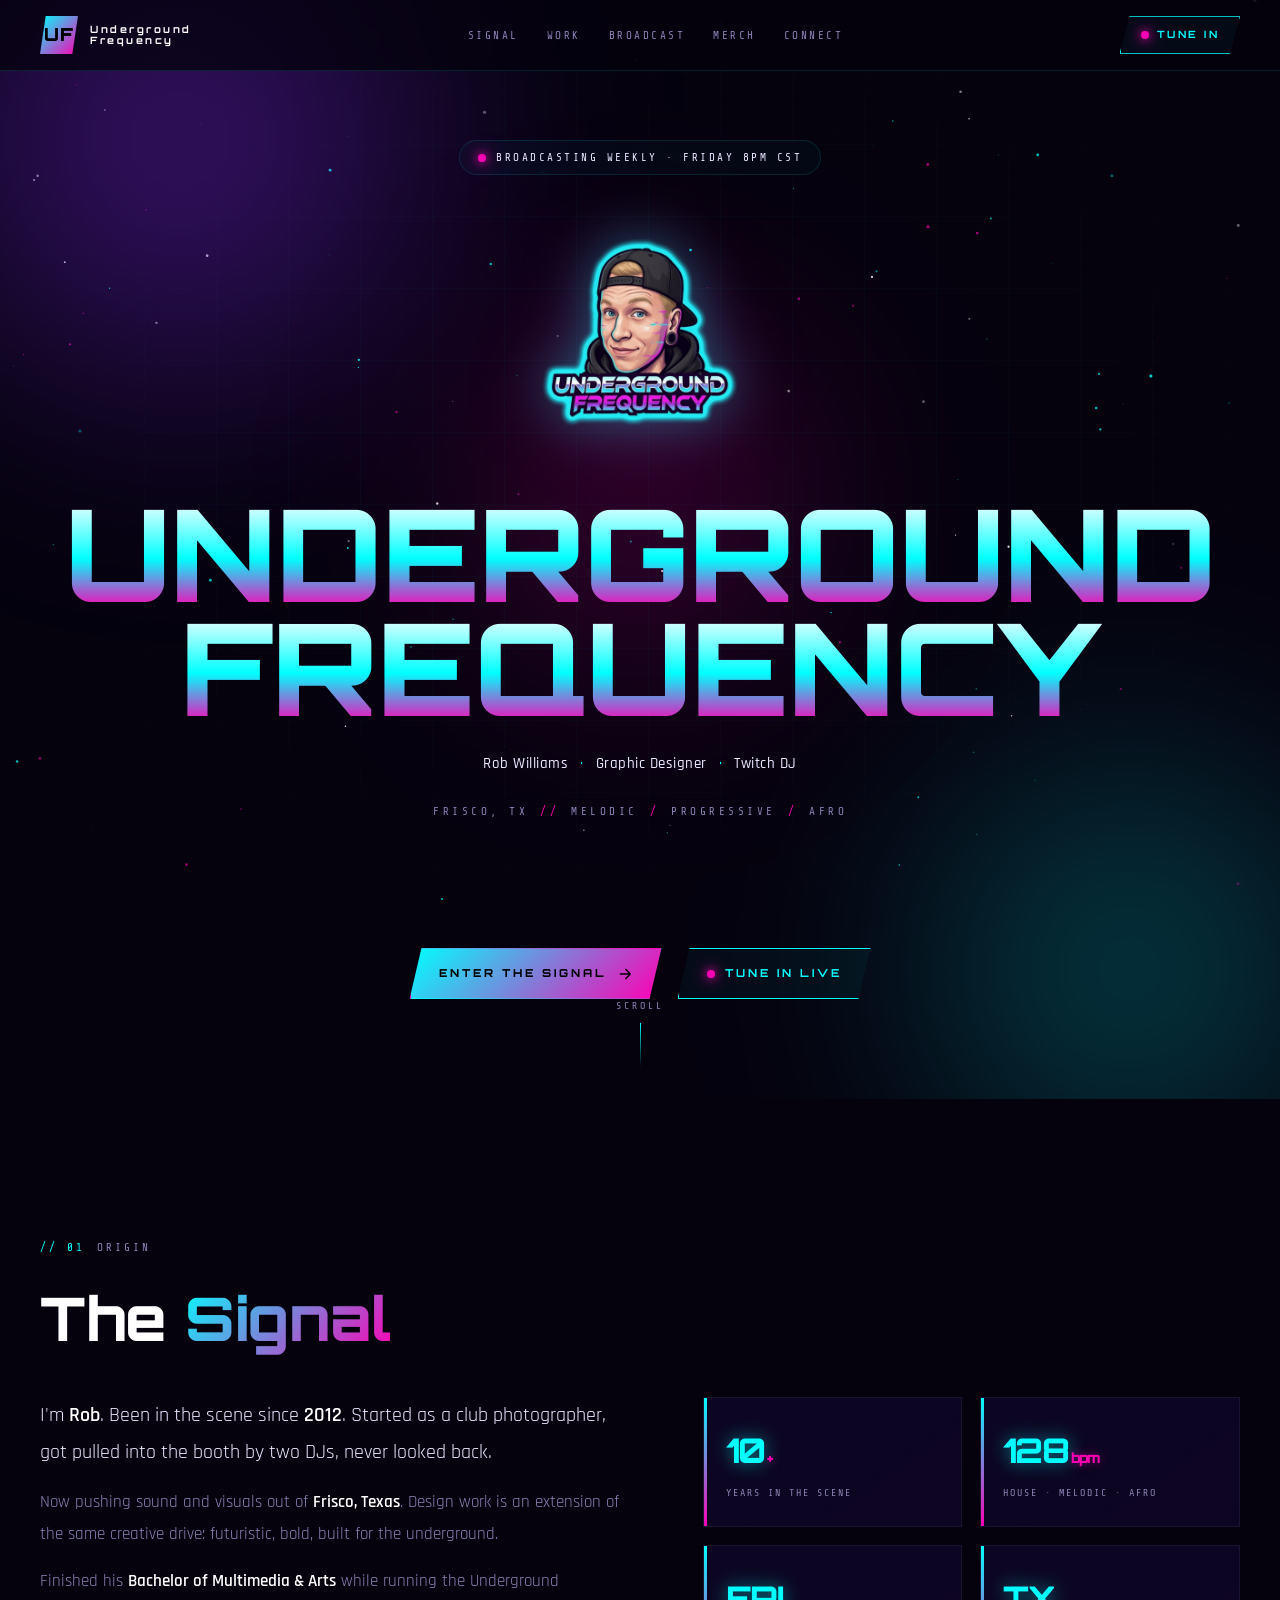
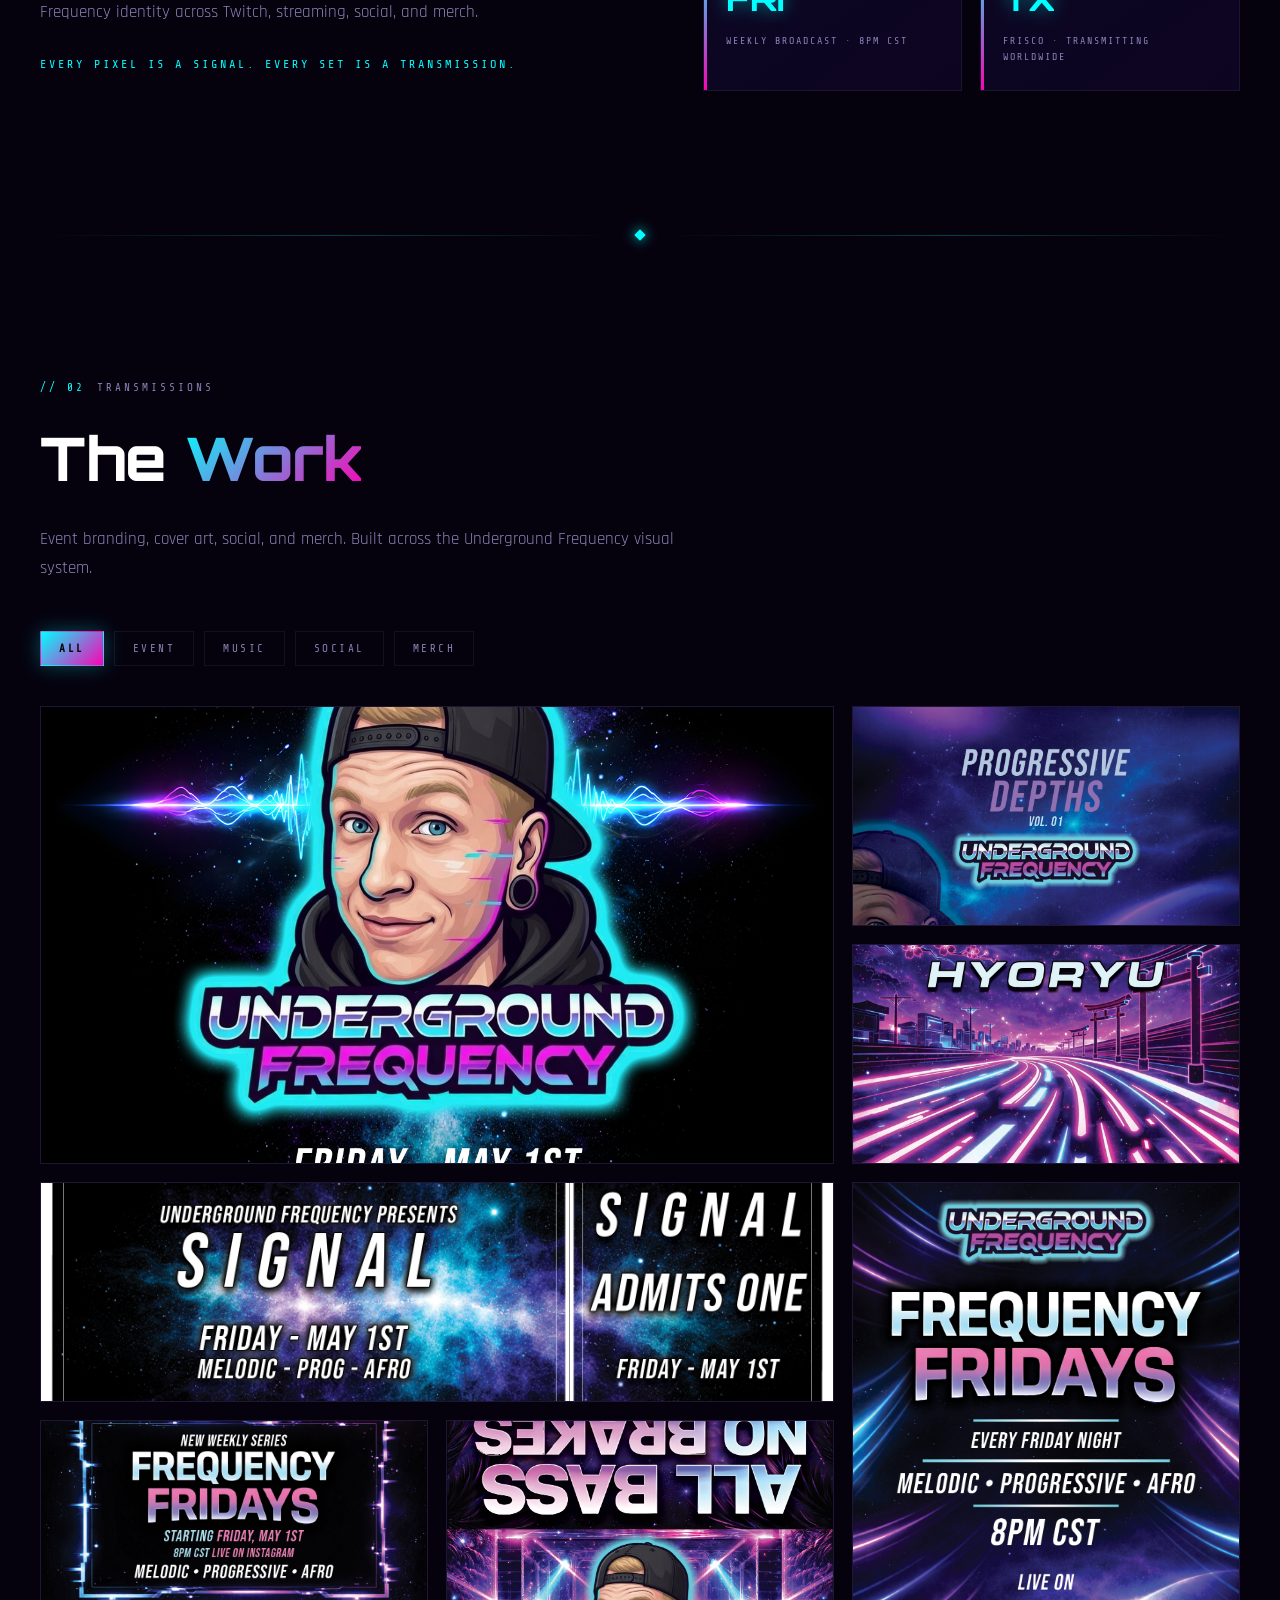
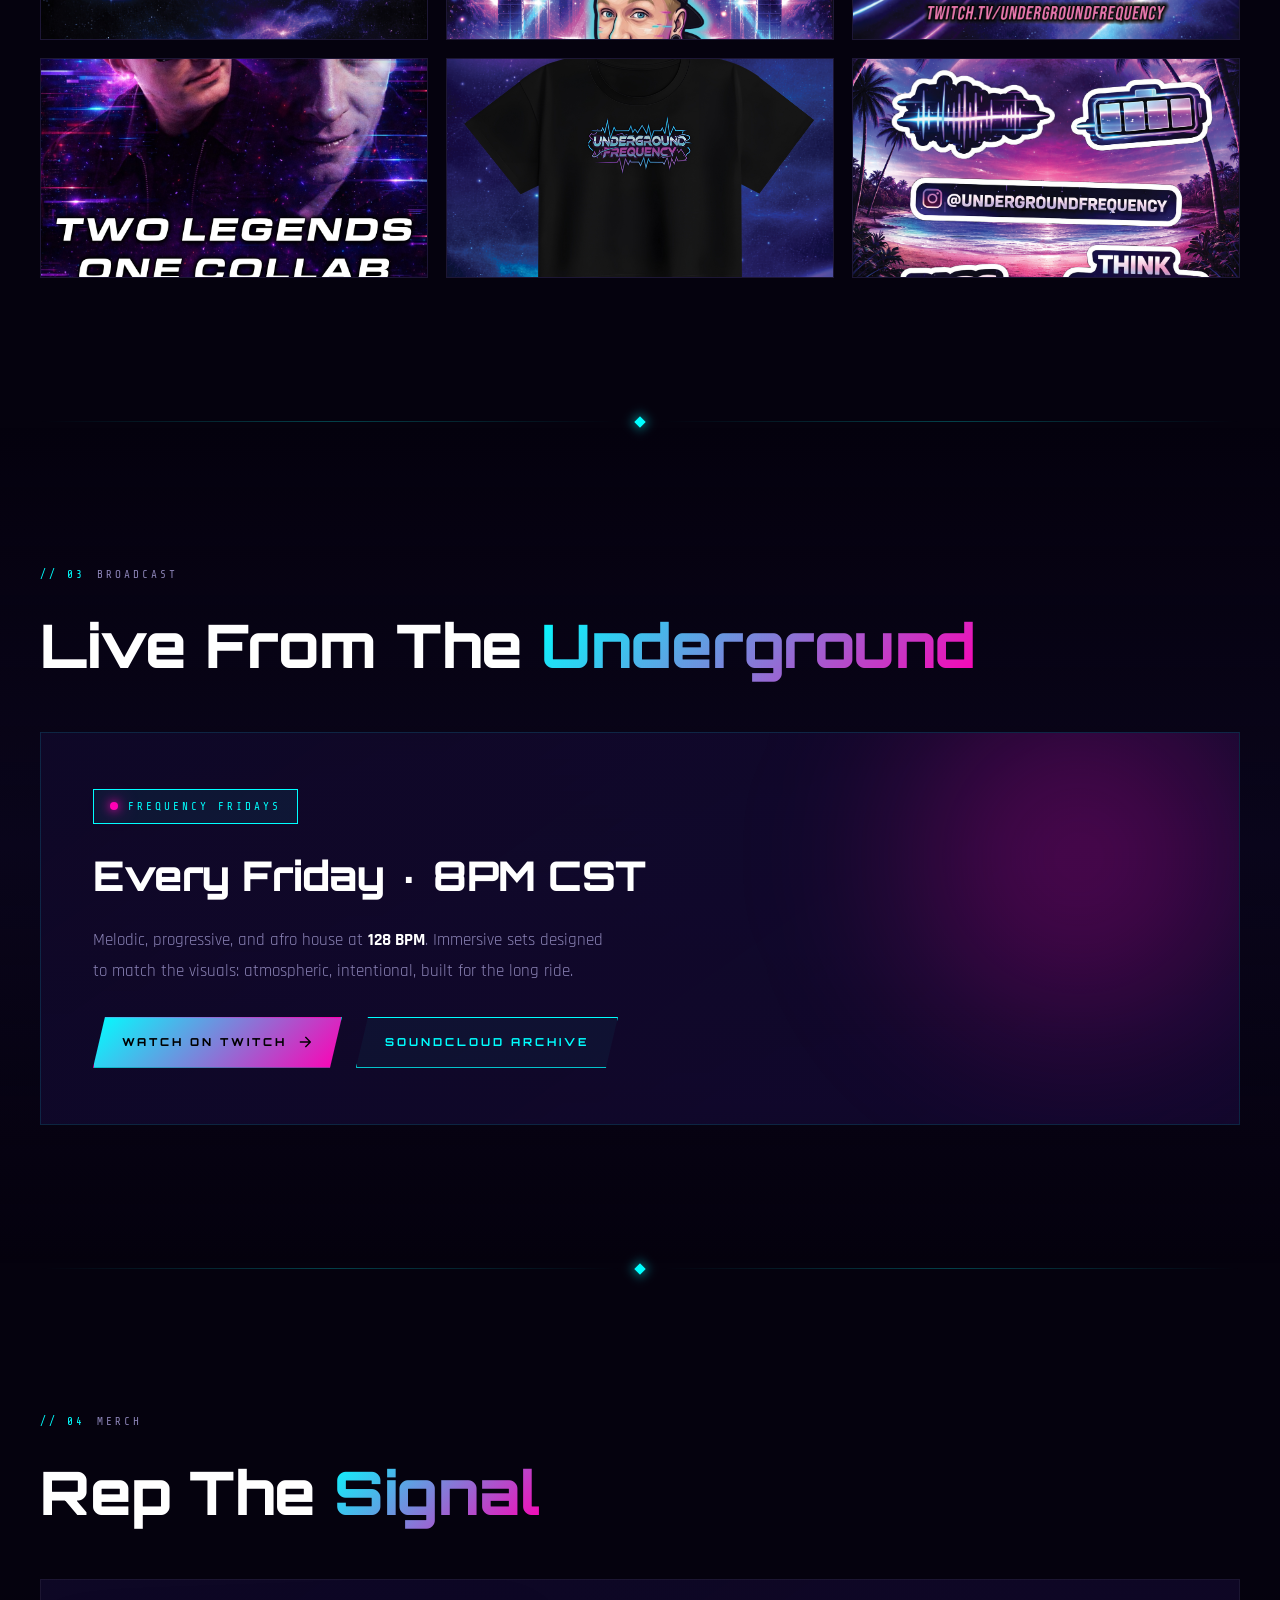
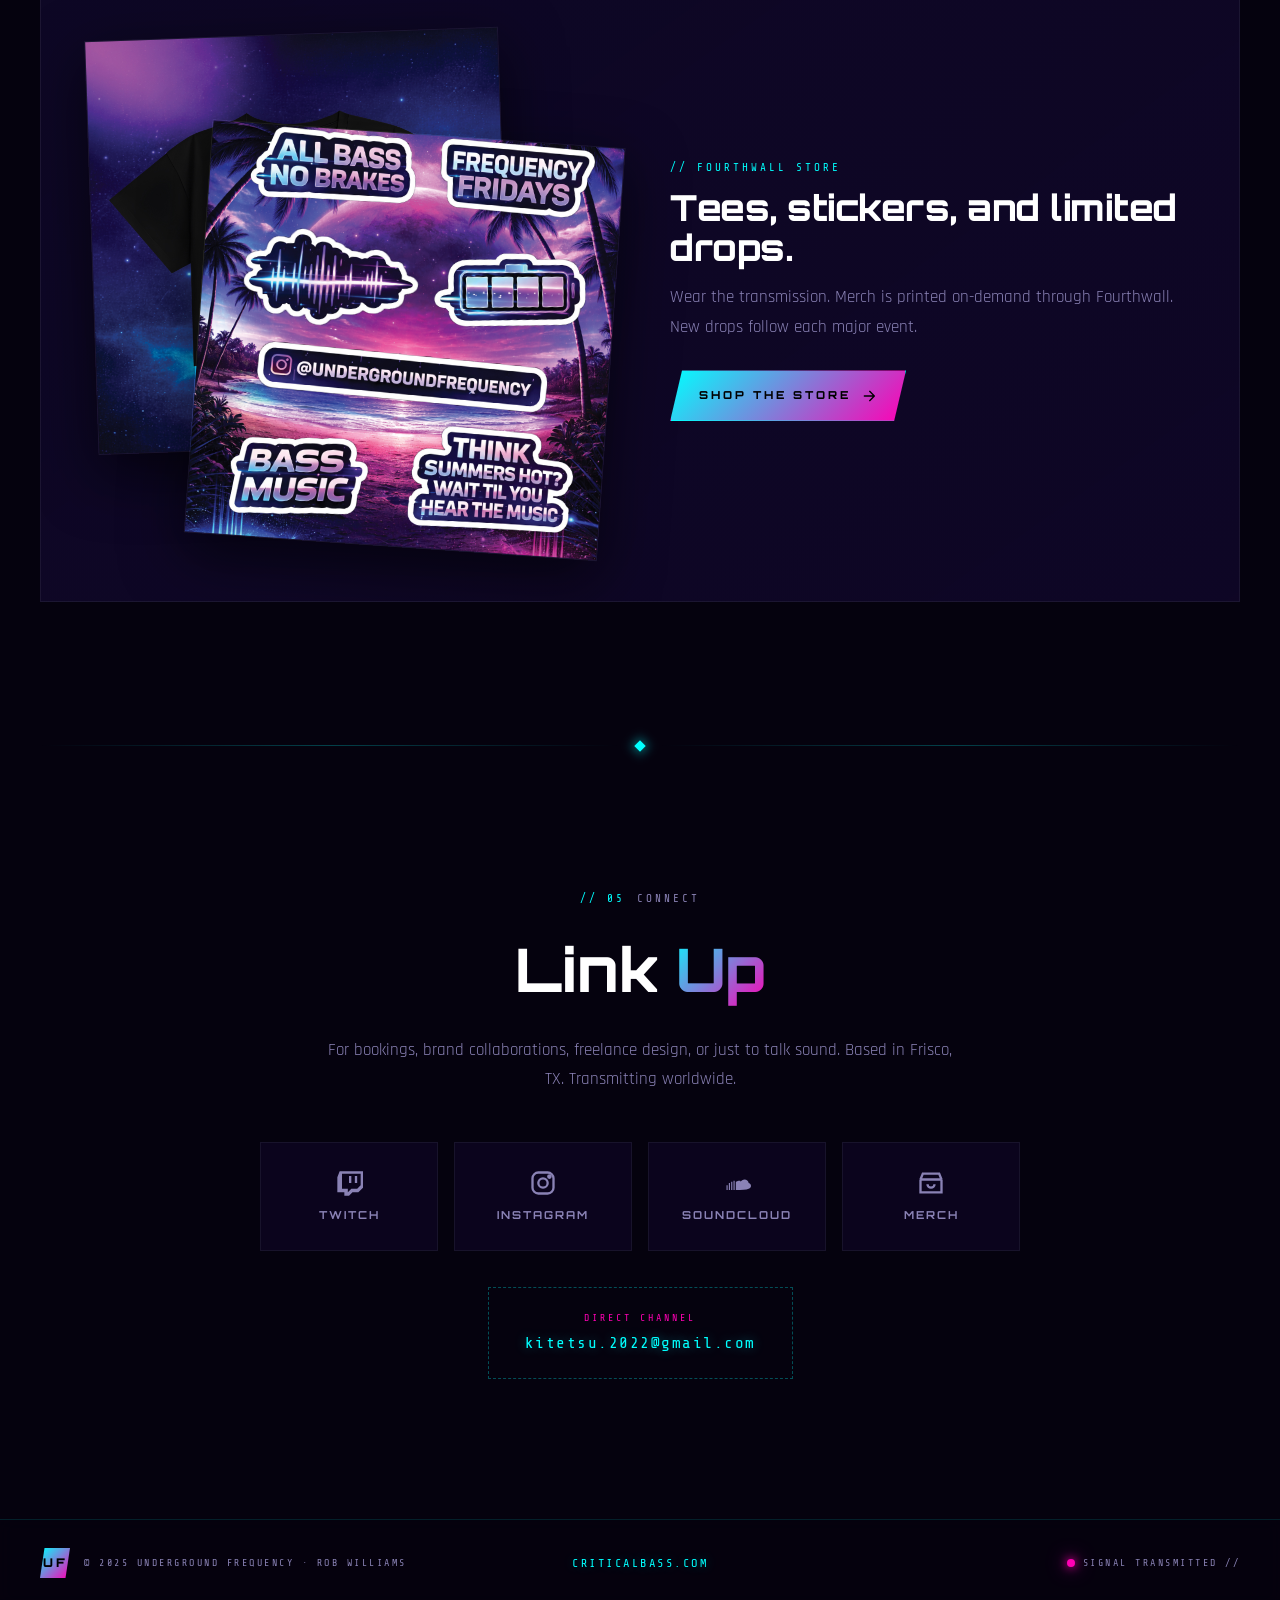
==== index.html @ 50546e19 "Initial Underground Frequency Landing Page" ====
<!DOCTYPE html>
<html lang="en">
<head>
<meta charset="UTF-8">
<meta name="viewport" content="width=device-width,initial-scale=1.0">
<meta name="theme-color" content="#05020e">
<title>Underground Frequency · Rob Williams · Graphic Designer · Twitch DJ</title>
<meta name="description" content="Underground Frequency. Graphic design and Twitch DJ sets from Rob Williams. Melodic, progressive, and afro house out of Frisco, TX. Tune in live, shop merch, see the work.">
<meta property="og:title" content="Underground Frequency · Rob Williams">
<meta property="og:description" content="Graphic designer and Twitch DJ. Melodic · Progressive · Afro. Frisco, TX.">
<meta property="og:type" content="website">
<meta property="og:url" content="https://criticalbass.com">
<meta property="og:image" content="event_flyer.jpg">
<meta name="twitter:card" content="summary_large_image">
<link rel="icon" type="image/png" href="cyber_logo.png">
<link rel="preconnect" href="https://fonts.googleapis.com">
<link rel="preconnect" href="https://fonts.gstatic.com" crossorigin>
<link href="https://fonts.googleapis.com/css2?family=Orbitron:wght@500;700;800;900&family=Rajdhani:wght@300;400;500;600;700&family=Share+Tech+Mono&display=swap" rel="stylesheet">
<link rel="stylesheet" href="styles.css">
</head>
<body>

<canvas id="starfield" aria-hidden="true"></canvas>
<div class="grid-overlay" aria-hidden="true"></div>
<div class="scanlines" aria-hidden="true"></div>
<div class="scroll-progress" id="scroll-progress" aria-hidden="true"></div>

<nav id="nav">
  <a href="#top" class="nav-brand">
    <span class="nav-logo-mark">UF</span>
    <span class="nav-logo-text">Underground<br>Frequency</span>
  </a>
  <ul class="nav-links">
    <li><a href="#signal">Signal</a></li>
    <li><a href="#work">Work</a></li>
    <li><a href="#broadcast">Broadcast</a></li>
    <li><a href="#merch">Merch</a></li>
    <li><a href="#connect">Connect</a></li>
  </ul>
  <a href="https://twitch.tv/undergroundfrequency" target="_blank" rel="noopener" class="nav-cta">
    <span class="live-dot"></span>Tune In
  </a>
</nav>

<header class="hero" id="top">
  <div class="nebula nebula-1" aria-hidden="true"></div>
  <div class="nebula nebula-2" aria-hidden="true"></div>
  <div class="nebula nebula-3" aria-hidden="true"></div>

  <div class="hero-inner">
    <div class="status-pill" data-reveal>
      <span class="live-dot"></span>
      <span>Broadcasting weekly · Friday 8PM CST</span>
    </div>

    <img src="cyber_logo.png" alt="Underground Frequency logo" class="hero-logo" data-reveal>

    <h1 class="hero-title" data-reveal>
      <span class="glitch" data-text="UNDERGROUND">UNDERGROUND</span>
      <span class="glitch" data-text="FREQUENCY">FREQUENCY</span>
    </h1>

    <p class="hero-meta" data-reveal>
      <span>Rob Williams</span>
      <span class="dot">·</span>
      <span>Graphic Designer</span>
      <span class="dot">·</span>
      <span>Twitch DJ</span>
    </p>

    <p class="hero-tags" data-reveal>
      <span>FRISCO, TX</span>
      <span class="sep">//</span>
      <span>MELODIC</span>
      <span class="sep">/</span>
      <span>PROGRESSIVE</span>
      <span class="sep">/</span>
      <span>AFRO</span>
    </p>

    <div class="waveform" aria-hidden="true">
      <span></span><span></span><span></span><span></span><span></span>
      <span></span><span></span><span></span><span></span><span></span>
      <span></span><span></span><span></span><span></span><span></span>
      <span></span><span></span><span></span><span></span><span></span>
      <span></span><span></span><span></span><span></span><span></span>
    </div>

    <div class="hero-ctas" data-reveal>
      <a href="#work" class="btn btn-primary">
        <span>Enter the Signal</span>
        <svg viewBox="0 0 24 24" fill="none"><path d="M5 12h14M13 5l7 7-7 7" stroke="currentColor" stroke-width="2" stroke-linecap="round" stroke-linejoin="round"/></svg>
      </a>
      <a href="https://twitch.tv/undergroundfrequency" target="_blank" rel="noopener" class="btn btn-ghost">
        <span class="live-dot"></span>
        <span>Tune In Live</span>
      </a>
    </div>
  </div>

  <div class="scroll-hint" aria-hidden="true">
    <span>SCROLL</span>
    <div class="scroll-line"></div>
  </div>
</header>

<section class="section" id="signal">
  <div class="wrap">
    <div class="section-head" data-reveal>
      <span class="section-number">// 01</span>
      <span class="section-label">Origin</span>
    </div>
    <h2 class="section-title" data-reveal>The <span class="grad">Signal</span></h2>
    <div class="signal-grid">
      <div class="signal-copy" data-reveal>
        <p class="lead">I'm <strong>Rob</strong>. Been in the scene since <strong>2012</strong>. Started as a club photographer, got pulled into the booth by two DJs, never looked back.</p>
        <p>Now pushing sound and visuals out of <strong>Frisco, Texas</strong>. Design work is an extension of the same creative drive: futuristic, bold, built for the underground.</p>
        <p>Finished his <strong>Bachelor of Multimedia &amp; Arts</strong> while running the Underground Frequency identity across Twitch, streaming, social, and merch.</p>
        <p class="whisper">Every pixel is a signal. Every set is a transmission.</p>
      </div>
      <div class="stats" data-reveal>
        <div class="stat">
          <span class="stat-num">10<small>+</small></span>
          <span class="stat-lbl">Years in the scene</span>
        </div>
        <div class="stat">
          <span class="stat-num">128<small>bpm</small></span>
          <span class="stat-lbl">House · Melodic · Afro</span>
        </div>
        <div class="stat">
          <span class="stat-num">FRI</span>
          <span class="stat-lbl">Weekly broadcast · 8PM CST</span>
        </div>
        <div class="stat">
          <span class="stat-num">TX</span>
          <span class="stat-lbl">Frisco · transmitting worldwide</span>
        </div>
      </div>
    </div>
  </div>
</section>

<div class="divider" aria-hidden="true"><span></span><i></i><span></span></div>

<section class="section" id="work">
  <div class="wrap">
    <div class="section-head" data-reveal>
      <span class="section-number">// 02</span>
      <span class="section-label">Transmissions</span>
    </div>
    <h2 class="section-title" data-reveal>The <span class="grad">Work</span></h2>
    <p class="section-sub" data-reveal>Event branding, cover art, social, and merch. Built across the Underground Frequency visual system.</p>

    <div class="filters" data-reveal>
      <button class="filter active" data-filter="all">All</button>
      <button class="filter" data-filter="event">Event</button>
      <button class="filter" data-filter="music">Music</button>
      <button class="filter" data-filter="social">Social</button>
      <button class="filter" data-filter="merch">Merch</button>
    </div>

    <div class="gallery">
      <figure class="tile tile-lg" data-cat="event" data-reveal>
        <img src="event_flyer.jpg" alt="SIGNAL event flyer" loading="lazy">
        <figcaption>
          <span class="tile-cat">Event Branding</span>
          <span class="tile-title">SIGNAL · Flyer</span>
          <span class="tile-meta">Flagship event · Print / Digital</span>
        </figcaption>
      </figure>

      <figure class="tile" data-cat="music" data-reveal>
        <img src="mix_artwork.jpg" alt="Progressive Depths Vol. 01 mix artwork" loading="lazy">
        <figcaption>
          <span class="tile-cat">Music Artwork</span>
          <span class="tile-title">Progressive Depths Vol. 01</span>
          <span class="tile-meta">Mix series cover</span>
        </figcaption>
      </figure>

      <figure class="tile" data-cat="music" data-reveal>
        <img src="digital_release.jpg" alt="HYORYU digital release cover" loading="lazy">
        <figcaption>
          <span class="tile-cat">Music Artwork</span>
          <span class="tile-title">HYORYU</span>
          <span class="tile-meta">Digital release</span>
        </figcaption>
      </figure>

      <figure class="tile tile-wide" data-cat="event" data-reveal>
        <img src="event_ticket.jpg" alt="SIGNAL event ticket" loading="lazy">
        <figcaption>
          <span class="tile-cat">Event Branding</span>
          <span class="tile-title">SIGNAL · Ticket</span>
          <span class="tile-meta">Print collateral</span>
        </figcaption>
      </figure>

      <figure class="tile tile-tall" data-cat="event" data-reveal>
        <img src="set_poster.jpg" alt="Frequency Fridays set poster" loading="lazy">
        <figcaption>
          <span class="tile-cat">Event Branding</span>
          <span class="tile-title">Frequency Fridays</span>
          <span class="tile-meta">Recurring series poster</span>
        </figcaption>
      </figure>

      <figure class="tile" data-cat="social" data-reveal>
        <img src="instagram_template.jpg" alt="Instagram post template" loading="lazy">
        <figcaption>
          <span class="tile-cat">Social</span>
          <span class="tile-title">Instagram Template</span>
          <span class="tile-meta">Post system</span>
        </figcaption>
      </figure>

      <figure class="tile" data-cat="event" data-reveal>
        <img src="promotional_postcard.jpg" alt="All Bass No Brakes promotional postcard" loading="lazy">
        <figcaption>
          <span class="tile-cat">Event Branding</span>
          <span class="tile-title">All Bass No Brakes</span>
          <span class="tile-meta">Promotional postcard</span>
        </figcaption>
      </figure>

      <figure class="tile" data-cat="event" data-reveal>
        <img src="guest_collab.jpg" alt="Infiltrate808 x Underground Frequency collab poster" loading="lazy">
        <figcaption>
          <span class="tile-cat">Event Branding</span>
          <span class="tile-title">Infiltrate808 × UF</span>
          <span class="tile-meta">Collab poster</span>
        </figcaption>
      </figure>

      <figure class="tile" data-cat="merch" data-reveal>
        <img src="tshirt.jpg" alt="Underground Frequency crop tee" loading="lazy">
        <figcaption>
          <span class="tile-cat">Merch</span>
          <span class="tile-title">UF Crop Tee</span>
          <span class="tile-meta">Apparel</span>
        </figcaption>
      </figure>

      <figure class="tile" data-cat="merch" data-reveal>
        <img src="sticker_sheet.jpg" alt="Underground Frequency sticker sheet" loading="lazy">
        <figcaption>
          <span class="tile-cat">Merch</span>
          <span class="tile-title">Sticker Sheet</span>
          <span class="tile-meta">Branded merchandise</span>
        </figcaption>
      </figure>
    </div>
  </div>
</section>

<div class="divider" aria-hidden="true"><span></span><i></i><span></span></div>

<section class="section broadcast-section" id="broadcast">
  <div class="wrap">
    <div class="section-head" data-reveal>
      <span class="section-number">// 03</span>
      <span class="section-label">Broadcast</span>
    </div>
    <h2 class="section-title" data-reveal>Live From The <span class="grad">Underground</span></h2>

    <div class="broadcast-card" data-reveal>
      <div class="broadcast-glow" aria-hidden="true"></div>
      <div class="broadcast-content">
        <div class="broadcast-status">
          <span class="live-dot"></span>
          <span>FREQUENCY FRIDAYS</span>
        </div>
        <h3 class="broadcast-title">Every Friday · 8PM CST</h3>
        <p class="broadcast-copy">Melodic, progressive, and afro house at <strong>128 BPM</strong>. Immersive sets designed to match the visuals: atmospheric, intentional, built for the long ride.</p>
        <div class="broadcast-ctas">
          <a href="https://twitch.tv/undergroundfrequency" target="_blank" rel="noopener" class="btn btn-primary">
            <span>Watch on Twitch</span>
            <svg viewBox="0 0 24 24" fill="none"><path d="M5 12h14M13 5l7 7-7 7" stroke="currentColor" stroke-width="2" stroke-linecap="round" stroke-linejoin="round"/></svg>
          </a>
          <a href="https://soundcloud.com/undergroundfrequency" target="_blank" rel="noopener" class="btn btn-ghost">
            <span>SoundCloud Archive</span>
          </a>
        </div>
      </div>
      <div class="broadcast-eq" aria-hidden="true">
        <span></span><span></span><span></span><span></span><span></span>
        <span></span><span></span><span></span><span></span><span></span>
        <span></span><span></span><span></span><span></span><span></span>
        <span></span><span></span><span></span><span></span><span></span>
      </div>
    </div>
  </div>
</section>

<div class="divider" aria-hidden="true"><span></span><i></i><span></span></div>

<section class="section" id="merch">
  <div class="wrap">
    <div class="section-head" data-reveal>
      <span class="section-number">// 04</span>
      <span class="section-label">Merch</span>
    </div>
    <h2 class="section-title" data-reveal>Rep The <span class="grad">Signal</span></h2>

    <div class="merch-card" data-reveal>
      <div class="merch-visual">
        <img src="tshirt.jpg" alt="Underground Frequency merch" loading="lazy">
        <img src="sticker_sheet.jpg" alt="Underground Frequency stickers" loading="lazy" class="merch-visual-2">
      </div>
      <div class="merch-copy">
        <span class="section-label">// Fourthwall Store</span>
        <h3>Tees, stickers, and limited drops.</h3>
        <p>Wear the transmission. Merch is printed on-demand through Fourthwall. New drops follow each major event.</p>
        <a href="https://undergroundfrequency-shop.fourthwall.com" target="_blank" rel="noopener" class="btn btn-primary">
          <span>Shop The Store</span>
          <svg viewBox="0 0 24 24" fill="none"><path d="M5 12h14M13 5l7 7-7 7" stroke="currentColor" stroke-width="2" stroke-linecap="round" stroke-linejoin="round"/></svg>
        </a>
      </div>
    </div>
  </div>
</section>

<div class="divider" aria-hidden="true"><span></span><i></i><span></span></div>

<section class="section" id="connect">
  <div class="wrap connect-inner">
    <div class="section-head center" data-reveal>
      <span class="section-number">// 05</span>
      <span class="section-label">Connect</span>
    </div>
    <h2 class="section-title center" data-reveal>Link <span class="grad">Up</span></h2>
    <p class="section-sub center" data-reveal>For bookings, brand collaborations, freelance design, or just to talk sound. Based in Frisco, TX. Transmitting worldwide.</p>

    <div class="socials" data-reveal>
      <a href="https://twitch.tv/undergroundfrequency" target="_blank" rel="noopener" class="social" aria-label="Twitch">
        <svg viewBox="0 0 24 24" fill="currentColor" aria-hidden="true"><path d="M4 2l-2 5v13h6v3h4l3-3h5l4-4V2H4zm18 12l-3 3h-5l-3 3v-3H6V4h16v10zm-5-8h2v6h-2V6zm-5 0h2v6h-2V6z"/></svg>
        <span>Twitch</span>
      </a>
      <a href="https://instagram.com/undergroundfrequencyofficial" target="_blank" rel="noopener" class="social" aria-label="Instagram">
        <svg viewBox="0 0 24 24" fill="none" stroke="currentColor" stroke-width="2" aria-hidden="true"><rect x="3" y="3" width="18" height="18" rx="5"/><circle cx="12" cy="12" r="4"/><circle cx="17.5" cy="6.5" r="1" fill="currentColor"/></svg>
        <span>Instagram</span>
      </a>
      <a href="https://soundcloud.com/undergroundfrequency" target="_blank" rel="noopener" class="social" aria-label="SoundCloud">
        <svg viewBox="0 0 24 24" fill="currentColor" aria-hidden="true"><path d="M3 14v4h1v-4H3zm2-2v6h1v-6H5zm2-1v7h1v-7H7zm2-1v8h1v-8H9zm2 1v7c5 0 9 0 11-1 1.5-.6 2-1.6 2-2.5s-.5-1.9-2-2.5c-.2-1.9-1.8-3-3.5-3-1.5 0-2.8.8-3.5 2v-.5c0-.5-.4-.5-.9-.5-1 0-2 .5-3.1 1z"/></svg>
        <span>SoundCloud</span>
      </a>
      <a href="https://undergroundfrequency-shop.fourthwall.com" target="_blank" rel="noopener" class="social" aria-label="Merch">
        <svg viewBox="0 0 24 24" fill="none" stroke="currentColor" stroke-width="2" aria-hidden="true"><path d="M3 9l2-5h14l2 5M3 9v11h18V9M3 9h18M9 13a3 3 0 006 0"/></svg>
        <span>Merch</span>
      </a>
    </div>

    <a href="mailto:kitetsu.2022@gmail.com" class="email-link" data-reveal>
      <span class="email-label">DIRECT CHANNEL</span>
      <span class="email-addr">kitetsu.2022@gmail.com</span>
    </a>
  </div>
</section>

<footer>
  <div class="footer-inner">
    <div class="footer-left">
      <span class="footer-mark">UF</span>
      <span>© 2025 Underground Frequency · Rob Williams</span>
    </div>
    <div class="footer-center">criticalbass.com</div>
    <div class="footer-right">
      <span class="live-dot"></span>
      <span>SIGNAL TRANSMITTED //</span>
    </div>
  </div>
</footer>

<div class="lightbox" id="lightbox" role="dialog" aria-modal="true" aria-label="Image viewer">
  <button class="lightbox-close" id="lightbox-close" aria-label="Close">
    <svg viewBox="0 0 24 24" fill="none" stroke="currentColor" stroke-width="2"><path d="M6 6l12 12M18 6L6 18"/></svg>
  </button>
  <div class="lightbox-frame">
    <img id="lightbox-img" src="" alt="">
    <div class="lightbox-caption" id="lightbox-caption"></div>
  </div>
</div>

<script src="script.js"></script>
</body>
</html>
---- styles.css ----
/* =========================================================
   UNDERGROUND FREQUENCY · criticalbass.com
   Palette and type per brand style guide
   ========================================================= */

:root {
  --bg: #05020e;
  --bg-2: #0b0620;
  --surface: #0f0828;
  --surface-2: #150a35;
  --cyan: #00ffff;
  --magenta: #ff00b4;
  --purple: #8a2bff;
  --violet: #a98bff;
  --white: #ffffff;
  --text: #e9e6ff;
  --muted: #8a82b5;
  --dim: #5b5480;
  --border: rgba(0, 255, 255, 0.12);
  --border-soft: rgba(255, 255, 255, 0.06);
  --grad: linear-gradient(135deg, var(--cyan) 0%, var(--magenta) 100%);
  --grad-soft: linear-gradient(135deg, rgba(0, 255, 255, 0.35), rgba(255, 0, 180, 0.35));
  --glow-cyan: 0 0 24px rgba(0, 255, 255, 0.45);
  --glow-magenta: 0 0 24px rgba(255, 0, 180, 0.45);
  --shadow-lift: 0 20px 60px rgba(0, 0, 0, 0.6), 0 0 30px rgba(0, 255, 255, 0.08);
  --ease: cubic-bezier(0.22, 1, 0.36, 1);
}

* { margin: 0; padding: 0; box-sizing: border-box; }
html { scroll-behavior: smooth; }
body {
  background: var(--bg);
  color: var(--text);
  font-family: 'Rajdhani', system-ui, sans-serif;
  font-weight: 400;
  overflow-x: hidden;
  line-height: 1.55;
  -webkit-font-smoothing: antialiased;
}
a { color: inherit; text-decoration: none; }
img { display: block; max-width: 100%; }
button { font-family: inherit; cursor: pointer; }

/* ---------- Background FX ---------- */

#starfield {
  position: fixed; inset: 0;
  width: 100%; height: 100%;
  z-index: 0;
  pointer-events: none;
}
.grid-overlay {
  position: fixed; inset: 0;
  pointer-events: none; z-index: 1;
  background-image:
    linear-gradient(rgba(0, 255, 255, 0.035) 1px, transparent 1px),
    linear-gradient(90deg, rgba(0, 255, 255, 0.035) 1px, transparent 1px);
  background-size: 72px 72px;
  mask-image: radial-gradient(ellipse at center, rgba(0,0,0,0.9) 30%, transparent 85%);
  -webkit-mask-image: radial-gradient(ellipse at center, rgba(0,0,0,0.9) 30%, transparent 85%);
}
.scanlines {
  position: fixed; inset: 0;
  pointer-events: none; z-index: 2;
  background-image: repeating-linear-gradient(
    0deg,
    rgba(255, 255, 255, 0.012) 0 1px,
    transparent 1px 3px
  );
  mix-blend-mode: overlay;
  opacity: 0.6;
}
.scroll-progress {
  position: fixed; top: 0; left: 0;
  width: 0%; height: 2px;
  background: var(--grad);
  box-shadow: var(--glow-cyan);
  z-index: 200;
  transition: width 0.1s linear;
}

/* ---------- Nav ---------- */

nav {
  position: fixed; top: 0; left: 0; right: 0;
  z-index: 100;
  display: flex; justify-content: space-between; align-items: center;
  padding: 16px 40px;
  background: rgba(5, 2, 14, 0.75);
  backdrop-filter: blur(16px);
  -webkit-backdrop-filter: blur(16px);
  border-bottom: 1px solid var(--border);
  transition: background 0.3s, border-color 0.3s, padding 0.3s;
}
nav.scrolled {
  padding: 10px 40px;
  background: rgba(5, 2, 14, 0.92);
  border-bottom-color: rgba(0, 255, 255, 0.2);
}
.nav-brand {
  display: flex; align-items: center; gap: 12px;
}
.nav-logo-mark {
  font-family: 'Orbitron', monospace;
  font-size: 18px;
  font-weight: 900;
  letter-spacing: 1px;
  width: 38px; height: 38px;
  display: grid; place-items: center;
  background: var(--grad);
  color: #000;
  clip-path: polygon(15% 0, 100% 0, 85% 100%, 0 100%);
}
.nav-logo-text {
  font-family: 'Orbitron', monospace;
  font-size: 10px;
  font-weight: 700;
  letter-spacing: 2.5px;
  line-height: 1.15;
  color: var(--white);
}
.nav-links {
  display: flex; gap: 28px; list-style: none;
}
.nav-links a {
  font-family: 'Share Tech Mono', monospace;
  font-size: 11px;
  letter-spacing: 2.5px;
  color: var(--muted);
  text-transform: uppercase;
  position: relative;
  padding: 4px 0;
  transition: color 0.25s var(--ease);
}
.nav-links a::after {
  content: '';
  position: absolute; left: 0; bottom: -2px;
  width: 0; height: 1px;
  background: var(--grad);
  transition: width 0.3s var(--ease);
}
.nav-links a:hover { color: var(--cyan); }
.nav-links a:hover::after { width: 100%; }

.nav-cta {
  display: inline-flex; align-items: center; gap: 8px;
  font-family: 'Orbitron', monospace;
  font-size: 10px;
  font-weight: 700;
  letter-spacing: 2.5px;
  text-transform: uppercase;
  color: var(--cyan);
  padding: 10px 20px;
  border: 1px solid var(--cyan);
  background: rgba(0, 255, 255, 0.04);
  clip-path: polygon(10px 0, 100% 0, calc(100% - 10px) 100%, 0 100%);
  transition: background 0.25s, box-shadow 0.25s, transform 0.25s;
}
.nav-cta:hover {
  background: rgba(0, 255, 255, 0.14);
  box-shadow: var(--glow-cyan);
  transform: translateY(-1px);
}

.live-dot {
  width: 8px; height: 8px; border-radius: 50%;
  background: var(--magenta);
  box-shadow: 0 0 10px var(--magenta), 0 0 20px var(--magenta);
  animation: livePulse 1.6s ease-in-out infinite;
  display: inline-block;
  flex-shrink: 0;
}
@keyframes livePulse {
  0%, 100% { opacity: 1; transform: scale(1); }
  50% { opacity: 0.45; transform: scale(0.85); }
}

/* ---------- Hero ---------- */

.hero {
  min-height: 100vh;
  position: relative;
  z-index: 3;
  display: flex; align-items: center; justify-content: center;
  padding: 140px 40px 100px;
  overflow: hidden;
}
.nebula {
  position: absolute;
  border-radius: 50%;
  filter: blur(100px);
  pointer-events: none;
  z-index: -1;
}
.nebula-1 {
  width: 720px; height: 720px;
  background: radial-gradient(circle, rgba(138, 43, 255, 0.45), transparent 70%);
  top: -220px; left: -180px;
  animation: drift 14s ease-in-out infinite;
}
.nebula-2 {
  width: 620px; height: 620px;
  background: radial-gradient(circle, rgba(0, 255, 255, 0.28), transparent 70%);
  bottom: -180px; right: -160px;
  animation: drift 18s ease-in-out infinite reverse;
}
.nebula-3 {
  width: 500px; height: 500px;
  background: radial-gradient(circle, rgba(255, 0, 180, 0.28), transparent 70%);
  top: 45%; left: 50%;
  transform: translate(-50%, -50%);
  animation: pulse 10s ease-in-out infinite;
}
@keyframes drift {
  0%, 100% { transform: translate(0, 0) scale(1); }
  50% { transform: translate(40px, -30px) scale(1.08); }
}
@keyframes pulse {
  0%, 100% { opacity: 0.6; transform: translate(-50%, -50%) scale(1); }
  50% { opacity: 1; transform: translate(-50%, -50%) scale(1.15); }
}

.hero-inner {
  max-width: 960px; margin: 0 auto;
  text-align: center;
  position: relative;
  display: flex; flex-direction: column; align-items: center;
  gap: 28px;
}
.status-pill {
  display: inline-flex; align-items: center; gap: 10px;
  font-family: 'Share Tech Mono', monospace;
  font-size: 11px;
  letter-spacing: 2.5px;
  text-transform: uppercase;
  color: var(--text);
  padding: 8px 18px;
  border: 1px solid var(--border);
  background: rgba(0, 255, 255, 0.03);
  border-radius: 100px;
  backdrop-filter: blur(8px);
}
.hero-logo {
  width: clamp(140px, 18vw, 200px);
  height: auto;
  filter: drop-shadow(0 0 28px rgba(0, 255, 255, 0.35)) drop-shadow(0 0 40px rgba(255, 0, 180, 0.18));
  animation: floatY 6s ease-in-out infinite;
}
@keyframes floatY {
  0%, 100% { transform: translateY(0); }
  50% { transform: translateY(-10px); }
}

.hero-title {
  font-family: 'Orbitron', monospace;
  font-weight: 900;
  font-size: clamp(44px, 10vw, 130px);
  line-height: 0.88;
  letter-spacing: -1px;
  display: flex; flex-direction: column; gap: 2px;
}
.hero-title .glitch {
  background: linear-gradient(180deg, #ffffff 0%, var(--cyan) 55%, var(--magenta) 100%);
  -webkit-background-clip: text;
  background-clip: text;
  -webkit-text-fill-color: transparent;
  color: transparent;
  position: relative;
  display: inline-block;
}
.hero-title .glitch::before,
.hero-title .glitch::after {
  content: attr(data-text);
  position: absolute;
  inset: 0;
  background: inherit;
  -webkit-background-clip: text;
  background-clip: text;
  -webkit-text-fill-color: transparent;
  color: transparent;
  pointer-events: none;
  opacity: 0;
}
.hero-title .glitch:hover::before {
  opacity: 0.6;
  transform: translate(-3px, 0);
  filter: hue-rotate(30deg);
  animation: glitchA 0.7s steps(3) infinite;
}
.hero-title .glitch:hover::after {
  opacity: 0.6;
  transform: translate(3px, 0);
  filter: hue-rotate(-30deg);
  animation: glitchB 0.7s steps(3) infinite;
}
@keyframes glitchA {
  0%, 100% { clip-path: inset(0 0 80% 0); }
  50% { clip-path: inset(40% 0 20% 0); }
}
@keyframes glitchB {
  0%, 100% { clip-path: inset(80% 0 0 0); }
  50% { clip-path: inset(20% 0 40% 0); }
}

.hero-meta {
  display: flex; flex-wrap: wrap; justify-content: center;
  gap: 12px;
  font-size: 15px;
  color: var(--text);
  font-weight: 500;
  letter-spacing: 0.5px;
}
.hero-meta .dot { color: var(--cyan); }

.hero-tags {
  display: flex; flex-wrap: wrap; justify-content: center;
  gap: 12px;
  font-family: 'Share Tech Mono', monospace;
  font-size: 11px;
  letter-spacing: 3.5px;
  color: var(--muted);
}
.hero-tags .sep { color: var(--magenta); }

.waveform {
  display: flex; gap: 4px; align-items: center;
  height: 52px;
  margin: 6px 0;
}
.waveform span {
  display: block;
  width: 3px;
  background: var(--grad);
  border-radius: 2px;
  box-shadow: 0 0 8px rgba(0, 255, 255, 0.5);
  animation: wave 1.2s ease-in-out infinite;
}
.waveform span:nth-child(1)  { animation-delay: 0.00s; }
.waveform span:nth-child(2)  { animation-delay: 0.08s; }
.waveform span:nth-child(3)  { animation-delay: 0.16s; }
.waveform span:nth-child(4)  { animation-delay: 0.24s; }
.waveform span:nth-child(5)  { animation-delay: 0.32s; }
.waveform span:nth-child(6)  { animation-delay: 0.40s; }
.waveform span:nth-child(7)  { animation-delay: 0.48s; }
.waveform span:nth-child(8)  { animation-delay: 0.56s; }
.waveform span:nth-child(9)  { animation-delay: 0.64s; }
.waveform span:nth-child(10) { animation-delay: 0.72s; }
.waveform span:nth-child(11) { animation-delay: 0.80s; }
.waveform span:nth-child(12) { animation-delay: 0.88s; }
.waveform span:nth-child(13) { animation-delay: 0.96s; }
.waveform span:nth-child(14) { animation-delay: 1.04s; }
.waveform span:nth-child(15) { animation-delay: 1.12s; }
.waveform span:nth-child(16) { animation-delay: 1.20s; }
.waveform span:nth-child(17) { animation-delay: 1.28s; }
.waveform span:nth-child(18) { animation-delay: 1.36s; }
.waveform span:nth-child(19) { animation-delay: 1.44s; }
.waveform span:nth-child(20) { animation-delay: 1.52s; }
.waveform span:nth-child(21) { animation-delay: 1.60s; }
.waveform span:nth-child(22) { animation-delay: 1.68s; }
.waveform span:nth-child(23) { animation-delay: 1.76s; }
.waveform span:nth-child(24) { animation-delay: 1.84s; }
.waveform span:nth-child(25) { animation-delay: 1.92s; }
@keyframes wave {
  0%, 100% { height: 12%; }
  50% { height: 100%; }
}

.hero-ctas {
  display: flex; gap: 16px; flex-wrap: wrap; justify-content: center;
  margin-top: 8px;
}
.btn {
  display: inline-flex; align-items: center; gap: 10px;
  font-family: 'Orbitron', monospace;
  font-size: 11px;
  font-weight: 700;
  letter-spacing: 3px;
  text-transform: uppercase;
  padding: 16px 28px;
  border: 1px solid transparent;
  transition: transform 0.25s var(--ease), box-shadow 0.25s var(--ease), background 0.25s, color 0.25s;
  position: relative;
  clip-path: polygon(12px 0, 100% 0, calc(100% - 12px) 100%, 0 100%);
}
.btn svg { width: 16px; height: 16px; }
.btn-primary {
  background: var(--grad);
  color: #000;
  font-weight: 800;
}
.btn-primary:hover {
  transform: translateY(-3px);
  box-shadow: 0 16px 42px rgba(0, 255, 255, 0.35), 0 0 0 1px rgba(255, 0, 180, 0.3);
}
.btn-ghost {
  background: rgba(0, 255, 255, 0.04);
  border-color: var(--cyan);
  color: var(--cyan);
}
.btn-ghost:hover {
  background: rgba(0, 255, 255, 0.12);
  transform: translateY(-3px);
  box-shadow: var(--glow-cyan);
}

.scroll-hint {
  position: absolute; bottom: 32px; left: 50%;
  transform: translateX(-50%);
  display: flex; flex-direction: column; align-items: center; gap: 10px;
}
.scroll-hint span {
  font-family: 'Share Tech Mono', monospace;
  font-size: 10px;
  letter-spacing: 3px;
  color: var(--muted);
}
.scroll-hint .scroll-line {
  width: 1px; height: 44px;
  background: linear-gradient(180deg, var(--cyan), transparent);
  animation: pulseLine 2s ease-in-out infinite;
}
@keyframes pulseLine {
  0%, 100% { opacity: 0.3; }
  50% { opacity: 1; }
}

/* ---------- Section primitives ---------- */

.section {
  position: relative;
  z-index: 3;
  padding: 140px 40px;
}
.wrap {
  max-width: 1280px;
  margin: 0 auto;
  width: 100%;
}
.section-head {
  display: flex; align-items: center; gap: 12px;
  margin-bottom: 16px;
}
.section-head.center { justify-content: center; }
.section-number, .section-label {
  font-family: 'Share Tech Mono', monospace;
  font-size: 11px;
  letter-spacing: 3px;
  text-transform: uppercase;
}
.section-number { color: var(--cyan); }
.section-label { color: var(--muted); }
.section-title {
  font-family: 'Orbitron', monospace;
  font-size: clamp(32px, 5vw, 60px);
  font-weight: 800;
  color: var(--white);
  margin-bottom: 20px;
  letter-spacing: -0.5px;
}
.section-title.center { text-align: center; }
.section-title .grad {
  background: var(--grad);
  -webkit-background-clip: text;
  background-clip: text;
  -webkit-text-fill-color: transparent;
}
.section-sub {
  font-size: 17px;
  color: var(--muted);
  max-width: 640px;
  margin-bottom: 48px;
  line-height: 1.7;
}
.section-sub.center { margin-left: auto; margin-right: auto; text-align: center; }

.divider {
  position: relative;
  z-index: 3;
  display: flex; align-items: center; gap: 16px;
  max-width: 1280px;
  margin: 0 auto;
  padding: 0 40px;
}
.divider span {
  flex: 1; height: 1px;
  background: linear-gradient(90deg, transparent, rgba(0, 255, 255, 0.25), transparent);
}
.divider i {
  display: block; width: 8px; height: 8px;
  background: var(--cyan);
  transform: rotate(45deg);
  box-shadow: 0 0 12px var(--cyan);
}

/* ---------- Signal (About) ---------- */

.signal-grid {
  display: grid; grid-template-columns: 1.1fr 1fr;
  gap: 72px; align-items: center;
  margin-top: 32px;
}
.signal-copy p {
  font-size: 17px; line-height: 1.85;
  color: var(--muted);
  margin-bottom: 16px;
}
.signal-copy p.lead {
  font-size: 20px;
  color: var(--text);
}
.signal-copy p strong { color: var(--white); font-weight: 600; }
.signal-copy .whisper {
  font-family: 'Share Tech Mono', monospace;
  font-size: 12px;
  letter-spacing: 3px;
  color: var(--cyan);
  text-transform: uppercase;
  margin-top: 24px;
}
.stats {
  display: grid; grid-template-columns: 1fr 1fr;
  gap: 18px;
}
.stat {
  background: linear-gradient(145deg, rgba(15, 8, 40, 0.8), rgba(21, 10, 53, 0.5));
  border: 1px solid var(--border-soft);
  padding: 26px 22px;
  position: relative;
  transition: transform 0.3s var(--ease), border-color 0.3s;
  overflow: hidden;
}
.stat::before {
  content: '';
  position: absolute; top: 0; left: 0;
  width: 3px; height: 100%;
  background: var(--grad);
}
.stat::after {
  content: '';
  position: absolute;
  top: -2px; right: -2px;
  width: 16px; height: 16px;
  border-top: 2px solid var(--cyan);
  border-right: 2px solid var(--cyan);
  opacity: 0;
  transition: opacity 0.3s;
}
.stat:hover {
  transform: translateY(-4px);
  border-color: rgba(0, 255, 255, 0.3);
}
.stat:hover::after { opacity: 1; }
.stat-num {
  display: block;
  font-family: 'Orbitron', monospace;
  font-size: 34px;
  font-weight: 800;
  color: var(--cyan);
  text-shadow: 0 0 18px rgba(0, 255, 255, 0.5);
  margin-bottom: 8px;
  letter-spacing: -1px;
}
.stat-num small {
  font-size: 14px;
  color: var(--magenta);
  text-shadow: 0 0 10px rgba(255, 0, 180, 0.5);
  margin-left: 2px;
}
.stat-lbl {
  display: block;
  font-family: 'Share Tech Mono', monospace;
  font-size: 10px;
  letter-spacing: 2px;
  color: var(--muted);
  text-transform: uppercase;
}

/* ---------- Work / Gallery ---------- */

.filters {
  display: flex; flex-wrap: wrap; gap: 10px;
  margin-bottom: 40px;
}
.filter {
  font-family: 'Share Tech Mono', monospace;
  font-size: 11px;
  letter-spacing: 2.5px;
  text-transform: uppercase;
  padding: 10px 18px;
  background: transparent;
  color: var(--muted);
  border: 1px solid var(--border-soft);
  transition: color 0.25s, border-color 0.25s, background 0.25s, box-shadow 0.25s;
}
.filter:hover { color: var(--cyan); border-color: var(--cyan); }
.filter.active {
  color: #000;
  background: var(--grad);
  border-color: transparent;
  box-shadow: 0 0 20px rgba(0, 255, 255, 0.3);
  font-weight: 700;
}

.gallery {
  display: grid;
  grid-template-columns: repeat(6, 1fr);
  grid-auto-rows: 220px;
  gap: 18px;
}
.tile {
  position: relative;
  overflow: hidden;
  grid-column: span 2;
  grid-row: span 1;
  background: var(--surface);
  border: 1px solid var(--border-soft);
  cursor: pointer;
  transition: transform 0.45s var(--ease), border-color 0.35s, box-shadow 0.35s, opacity 0.35s;
}
.tile img {
  width: 100%; height: 100%;
  object-fit: cover;
  transition: transform 0.6s var(--ease), filter 0.35s;
}
.tile::before, .tile::after {
  content: '';
  position: absolute;
  width: 22px; height: 22px;
  opacity: 0;
  transition: opacity 0.3s;
  z-index: 3;
}
.tile::before {
  top: 10px; right: 10px;
  border-top: 2px solid var(--cyan);
  border-right: 2px solid var(--cyan);
}
.tile::after {
  bottom: 10px; left: 10px;
  border-bottom: 2px solid var(--magenta);
  border-left: 2px solid var(--magenta);
}
.tile:hover {
  transform: translateY(-6px);
  border-color: rgba(0, 255, 255, 0.35);
  box-shadow: var(--shadow-lift);
}
.tile:hover::before, .tile:hover::after { opacity: 1; }
.tile:hover img { transform: scale(1.06); }
.tile figcaption {
  position: absolute; left: 0; right: 0; bottom: 0;
  padding: 22px 18px 16px;
  background: linear-gradient(0deg, rgba(5, 2, 14, 0.96) 10%, rgba(5, 2, 14, 0.4) 70%, transparent);
  transform: translateY(30%);
  opacity: 0;
  transition: transform 0.35s var(--ease), opacity 0.35s;
  z-index: 2;
}
.tile:hover figcaption { transform: translateY(0); opacity: 1; }
.tile-cat {
  display: block;
  font-family: 'Share Tech Mono', monospace;
  font-size: 9px;
  letter-spacing: 3px;
  color: var(--cyan);
  text-transform: uppercase;
  margin-bottom: 6px;
}
.tile-title {
  display: block;
  font-family: 'Orbitron', monospace;
  font-size: 14px;
  font-weight: 700;
  color: var(--white);
  letter-spacing: 0.5px;
  margin-bottom: 3px;
}
.tile-meta {
  display: block;
  font-size: 11px;
  color: var(--muted);
  letter-spacing: 0.5px;
}
.tile-lg  { grid-column: span 4; grid-row: span 2; }
.tile-tall { grid-row: span 2; }
.tile-wide { grid-column: span 4; }

.tile.hidden {
  opacity: 0; pointer-events: none;
  transform: scale(0.92);
  display: none;
}

/* ---------- Broadcast ---------- */

.broadcast-section { background: linear-gradient(180deg, transparent, rgba(15, 8, 40, 0.5), transparent); }
.broadcast-card {
  position: relative;
  margin-top: 40px;
  padding: 56px 52px;
  background: linear-gradient(145deg, rgba(15, 8, 40, 0.95), rgba(21, 10, 53, 0.75));
  border: 1px solid var(--border);
  overflow: hidden;
  display: grid;
  grid-template-columns: 1fr auto;
  gap: 60px;
  align-items: center;
}
.broadcast-glow {
  position: absolute;
  top: -40%; right: -10%;
  width: 560px; height: 560px;
  background: radial-gradient(circle, rgba(255, 0, 180, 0.3), transparent 65%);
  filter: blur(60px);
  pointer-events: none;
}
.broadcast-content { position: relative; z-index: 2; }
.broadcast-status {
  display: inline-flex; align-items: center; gap: 10px;
  font-family: 'Share Tech Mono', monospace;
  font-size: 11px;
  letter-spacing: 3px;
  color: var(--cyan);
  text-transform: uppercase;
  padding: 8px 16px;
  border: 1px solid var(--cyan);
  background: rgba(0, 255, 255, 0.06);
  margin-bottom: 20px;
}
.broadcast-title {
  font-family: 'Orbitron', monospace;
  font-size: clamp(28px, 3.2vw, 44px);
  font-weight: 800;
  color: var(--white);
  margin-bottom: 18px;
  letter-spacing: -0.5px;
}
.broadcast-copy {
  font-size: 17px;
  color: var(--muted);
  line-height: 1.8;
  max-width: 520px;
  margin-bottom: 30px;
}
.broadcast-copy strong { color: var(--white); }
.broadcast-ctas {
  display: flex; gap: 14px; flex-wrap: wrap;
}
.broadcast-eq {
  display: flex; gap: 5px; align-items: flex-end;
  height: 160px;
  position: relative; z-index: 2;
}
.broadcast-eq span {
  display: block;
  width: 6px;
  background: var(--grad);
  border-radius: 3px;
  box-shadow: 0 0 10px rgba(0, 255, 255, 0.45);
  animation: eq 1.4s ease-in-out infinite;
}
.broadcast-eq span:nth-child(1)  { animation-delay: 0.00s; }
.broadcast-eq span:nth-child(2)  { animation-delay: 0.07s; }
.broadcast-eq span:nth-child(3)  { animation-delay: 0.14s; }
.broadcast-eq span:nth-child(4)  { animation-delay: 0.21s; }
.broadcast-eq span:nth-child(5)  { animation-delay: 0.28s; }
.broadcast-eq span:nth-child(6)  { animation-delay: 0.35s; }
.broadcast-eq span:nth-child(7)  { animation-delay: 0.42s; }
.broadcast-eq span:nth-child(8)  { animation-delay: 0.49s; }
.broadcast-eq span:nth-child(9)  { animation-delay: 0.56s; }
.broadcast-eq span:nth-child(10) { animation-delay: 0.63s; }
.broadcast-eq span:nth-child(11) { animation-delay: 0.70s; }
.broadcast-eq span:nth-child(12) { animation-delay: 0.77s; }
.broadcast-eq span:nth-child(13) { animation-delay: 0.84s; }
.broadcast-eq span:nth-child(14) { animation-delay: 0.91s; }
.broadcast-eq span:nth-child(15) { animation-delay: 0.98s; }
.broadcast-eq span:nth-child(16) { animation-delay: 1.05s; }
.broadcast-eq span:nth-child(17) { animation-delay: 1.12s; }
.broadcast-eq span:nth-child(18) { animation-delay: 1.19s; }
.broadcast-eq span:nth-child(19) { animation-delay: 1.26s; }
.broadcast-eq span:nth-child(20) { animation-delay: 1.33s; }
@keyframes eq {
  0%, 100% { height: 15%; }
  50% { height: 100%; }
}

/* ---------- Merch ---------- */

.merch-card {
  margin-top: 40px;
  display: grid; grid-template-columns: 1fr 1fr;
  gap: 60px; align-items: center;
  padding: 52px;
  background: linear-gradient(145deg, rgba(15, 8, 40, 0.9), rgba(21, 10, 53, 0.6));
  border: 1px solid var(--border-soft);
  position: relative; overflow: hidden;
}
.merch-visual {
  position: relative;
  aspect-ratio: 1/1;
  transform: rotate(-2deg);
}
.merch-visual img {
  position: absolute;
  width: 80%; height: 80%;
  object-fit: cover;
  top: 0; left: 0;
  border: 1px solid var(--border-soft);
  box-shadow: 0 20px 60px rgba(0, 0, 0, 0.6);
  transition: transform 0.4s var(--ease);
}
.merch-visual-2 {
  top: auto !important; left: auto !important;
  bottom: 0; right: 0;
  transform: rotate(6deg);
  z-index: 2;
}
.merch-card:hover .merch-visual img { transform: translate(-6px, -6px); }
.merch-card:hover .merch-visual-2 { transform: rotate(6deg) translate(6px, 6px) !important; }
.merch-copy .section-label { display: block; margin-bottom: 12px; color: var(--cyan); }
.merch-copy h3 {
  font-family: 'Orbitron', monospace;
  font-size: clamp(24px, 2.8vw, 36px);
  font-weight: 800;
  color: var(--white);
  line-height: 1.1;
  margin-bottom: 16px;
  letter-spacing: -0.5px;
}
.merch-copy p {
  font-size: 17px; color: var(--muted); line-height: 1.75;
  margin-bottom: 28px;
}

/* ---------- Connect ---------- */

.connect-inner { max-width: 760px; text-align: center; }
.socials {
  display: grid; grid-template-columns: repeat(4, 1fr);
  gap: 16px;
  margin: 44px 0 36px;
}
.social {
  display: flex; flex-direction: column; align-items: center; gap: 10px;
  padding: 26px 16px;
  background: rgba(15, 8, 40, 0.6);
  border: 1px solid var(--border-soft);
  transition: transform 0.3s var(--ease), border-color 0.3s, background 0.3s, box-shadow 0.3s;
  position: relative;
  overflow: hidden;
}
.social::before {
  content: '';
  position: absolute; top: 0; left: 0; right: 0;
  height: 2px;
  background: var(--grad);
  transform: scaleX(0);
  transition: transform 0.35s var(--ease);
}
.social svg {
  width: 28px; height: 28px;
  color: var(--muted);
  transition: color 0.3s, filter 0.3s;
}
.social span {
  font-family: 'Orbitron', monospace;
  font-size: 11px;
  font-weight: 700;
  letter-spacing: 2px;
  text-transform: uppercase;
  color: var(--muted);
  transition: color 0.3s;
}
.social:hover {
  transform: translateY(-4px);
  border-color: rgba(0, 255, 255, 0.35);
  background: rgba(0, 255, 255, 0.05);
  box-shadow: 0 12px 40px rgba(0, 0, 0, 0.4), 0 0 24px rgba(0, 255, 255, 0.15);
}
.social:hover::before { transform: scaleX(1); }
.social:hover svg { color: var(--cyan); filter: drop-shadow(0 0 8px rgba(0, 255, 255, 0.6)); }
.social:hover span { color: var(--white); }

.email-link {
  display: inline-flex; flex-direction: column; gap: 6px;
  padding: 22px 36px;
  border: 1px dashed rgba(0, 255, 255, 0.3);
  transition: border-color 0.3s, box-shadow 0.3s;
}
.email-link:hover {
  border-color: var(--cyan);
  box-shadow: 0 0 30px rgba(0, 255, 255, 0.18);
}
.email-label {
  font-family: 'Share Tech Mono', monospace;
  font-size: 10px;
  letter-spacing: 3px;
  color: var(--magenta);
  text-transform: uppercase;
}
.email-addr {
  font-family: 'Share Tech Mono', monospace;
  font-size: 16px;
  letter-spacing: 1.5px;
  color: var(--cyan);
  text-shadow: 0 0 12px rgba(0, 255, 255, 0.4);
}

/* ---------- Footer ---------- */

footer {
  position: relative;
  z-index: 3;
  border-top: 1px solid var(--border);
  padding: 28px 40px;
  background: rgba(5, 2, 14, 0.6);
  backdrop-filter: blur(8px);
}
.footer-inner {
  max-width: 1280px; margin: 0 auto;
  display: grid;
  grid-template-columns: 1fr auto 1fr;
  gap: 24px;
  align-items: center;
  font-family: 'Share Tech Mono', monospace;
  font-size: 10px;
  letter-spacing: 2.5px;
  color: var(--muted);
  text-transform: uppercase;
}
.footer-left { display: flex; align-items: center; gap: 14px; }
.footer-mark {
  width: 30px; height: 30px;
  display: grid; place-items: center;
  font-family: 'Orbitron', monospace;
  font-size: 12px; font-weight: 900;
  background: var(--grad);
  color: #000;
  clip-path: polygon(15% 0, 100% 0, 85% 100%, 0 100%);
}
.footer-center {
  color: var(--cyan);
  text-shadow: 0 0 12px rgba(0, 255, 255, 0.3);
  font-size: 12px;
}
.footer-right { text-align: right; display: flex; justify-content: flex-end; align-items: center; gap: 8px; }

/* ---------- Lightbox ---------- */

.lightbox {
  position: fixed; inset: 0;
  background: rgba(5, 2, 14, 0.96);
  backdrop-filter: blur(18px);
  z-index: 500;
  display: none;
  justify-content: center; align-items: center;
  padding: 40px;
  animation: lbIn 0.3s var(--ease);
}
.lightbox.open { display: flex; }
@keyframes lbIn {
  from { opacity: 0; }
  to { opacity: 1; }
}
.lightbox-frame {
  position: relative;
  max-width: 90vw; max-height: 90vh;
  display: flex; flex-direction: column; gap: 16px;
  align-items: center;
}
.lightbox img {
  max-width: 100%; max-height: 80vh;
  object-fit: contain;
  border: 1px solid rgba(0, 255, 255, 0.3);
  box-shadow: 0 0 80px rgba(0, 255, 255, 0.15), 0 20px 60px rgba(0, 0, 0, 0.8);
}
.lightbox-caption {
  font-family: 'Share Tech Mono', monospace;
  font-size: 12px;
  letter-spacing: 2px;
  color: var(--cyan);
  text-transform: uppercase;
  text-align: center;
}
.lightbox-close {
  position: absolute; top: 24px; right: 32px;
  width: 44px; height: 44px;
  background: transparent;
  border: 1px solid var(--cyan);
  color: var(--cyan);
  display: grid; place-items: center;
  transition: background 0.25s, box-shadow 0.25s, transform 0.25s;
}
.lightbox-close svg { width: 18px; height: 18px; }
.lightbox-close:hover {
  background: rgba(0, 255, 255, 0.1);
  box-shadow: var(--glow-cyan);
  transform: rotate(90deg);
}

/* ---------- Scroll reveal ---------- */

[data-reveal] {
  opacity: 0;
  transform: translateY(32px);
  transition: opacity 0.9s var(--ease), transform 0.9s var(--ease);
  transition-delay: var(--reveal-delay, 0s);
}
[data-reveal].revealed {
  opacity: 1;
  transform: translateY(0);
}

/* ---------- Responsive ---------- */

@media (max-width: 1100px) {
  .gallery { grid-template-columns: repeat(4, 1fr); }
  .tile-lg { grid-column: span 4; grid-row: span 2; }
  .tile-wide { grid-column: span 4; }
  .tile, .tile-tall { grid-column: span 2; }
}
@media (max-width: 980px) {
  nav { padding: 14px 24px; }
  nav.scrolled { padding: 10px 24px; }
  .nav-links { display: none; }
  .section { padding: 100px 24px; }
  .divider { padding: 0 24px; }
  .signal-grid { grid-template-columns: 1fr; gap: 48px; }
  .broadcast-card { grid-template-columns: 1fr; gap: 40px; padding: 40px 32px; }
  .broadcast-eq { height: 100px; }
  .merch-card { grid-template-columns: 1fr; padding: 36px 28px; gap: 40px; }
  .footer-inner { grid-template-columns: 1fr; gap: 12px; text-align: center; }
  .footer-left, .footer-right { justify-content: center; }
}
@media (max-width: 680px) {
  .hero { padding: 120px 20px 80px; }
  .section { padding: 80px 20px; }
  .divider { padding: 0 20px; }
  .gallery { grid-template-columns: 1fr 1fr; grid-auto-rows: 180px; gap: 12px; }
  .tile, .tile-lg, .tile-tall, .tile-wide { grid-column: span 2; grid-row: span 1; }
  .tile-lg { grid-row: span 2; }
  .stats { grid-template-columns: 1fr 1fr; }
  .socials { grid-template-columns: 1fr 1fr; }
  .hero-ctas { flex-direction: column; align-items: stretch; width: 100%; max-width: 320px; }
  .btn { justify-content: center; }
}

/* ---------- Reduced motion ---------- */

@media (prefers-reduced-motion: reduce) {
  *, *::before, *::after {
    animation-duration: 0.01ms !important;
    animation-iteration-count: 1 !important;
    transition-duration: 0.01ms !important;
    scroll-behavior: auto !important;
  }
  [data-reveal] { opacity: 1; transform: none; }
}
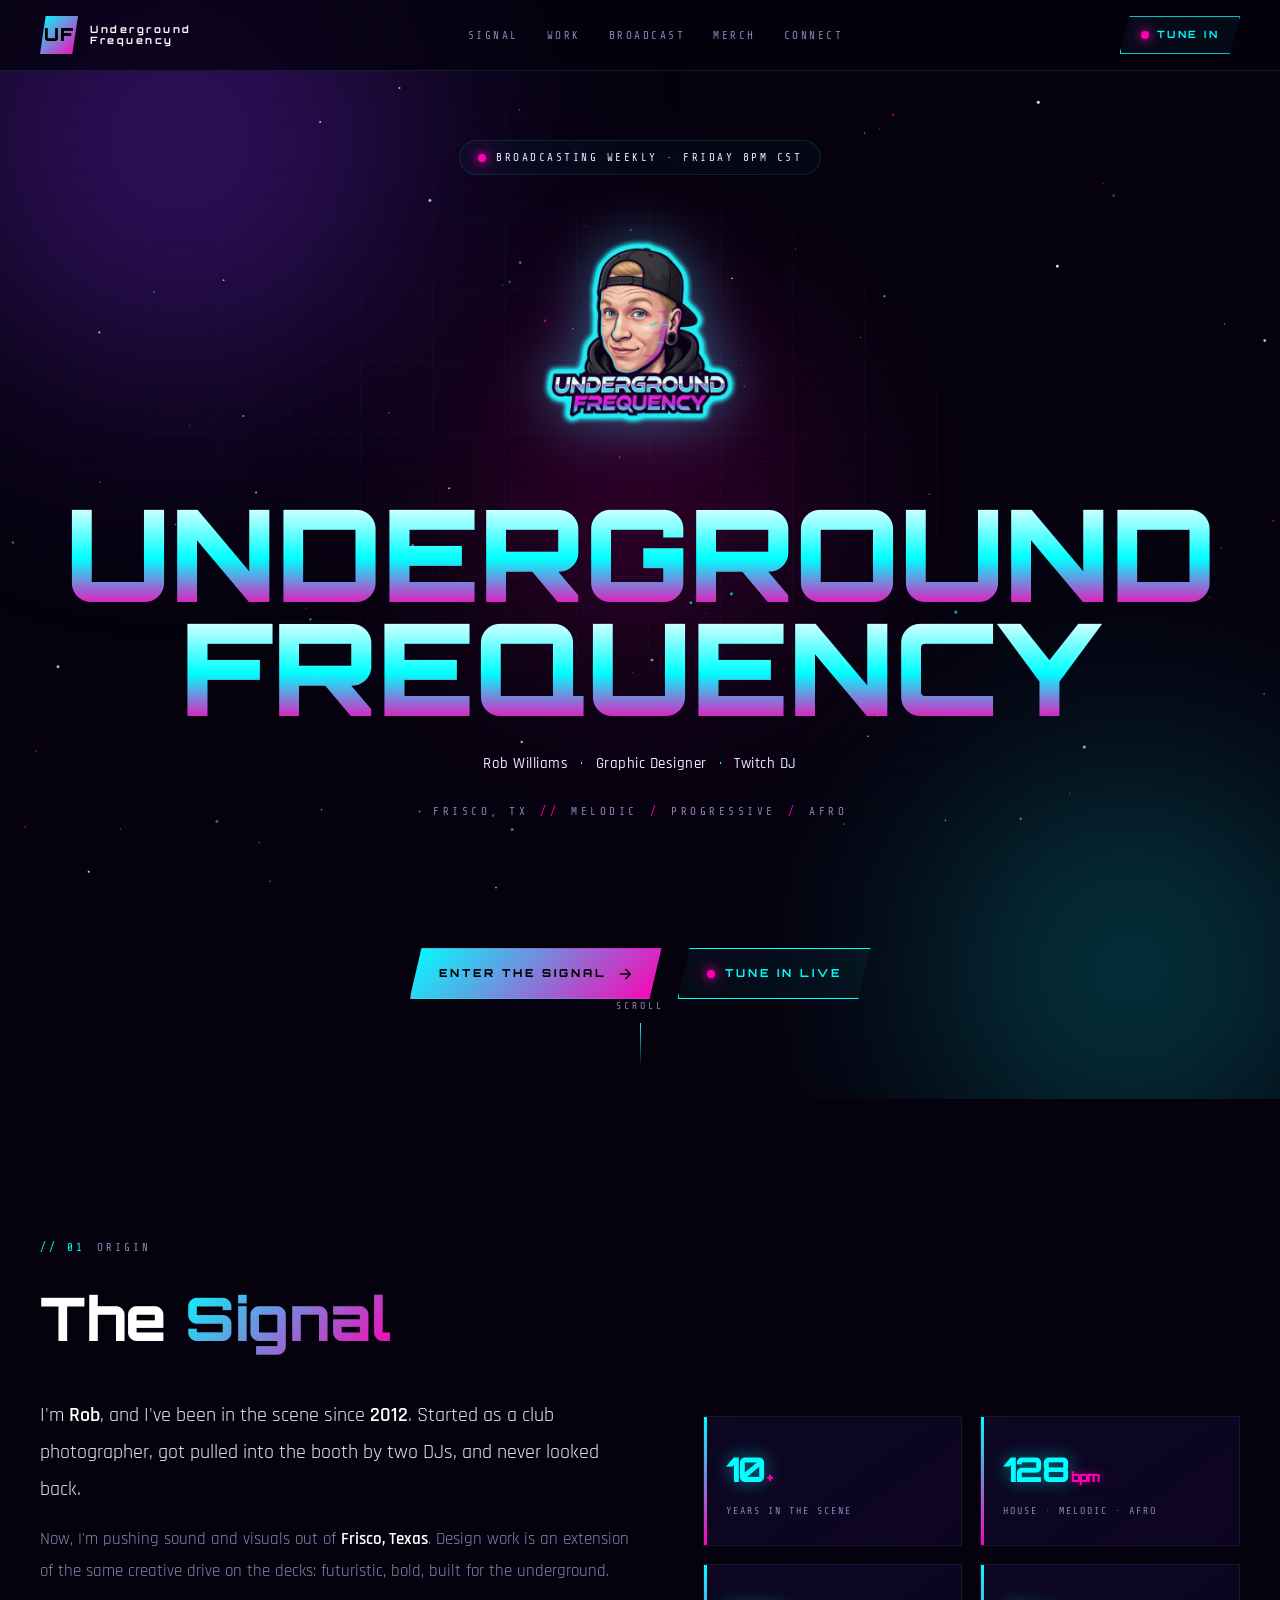
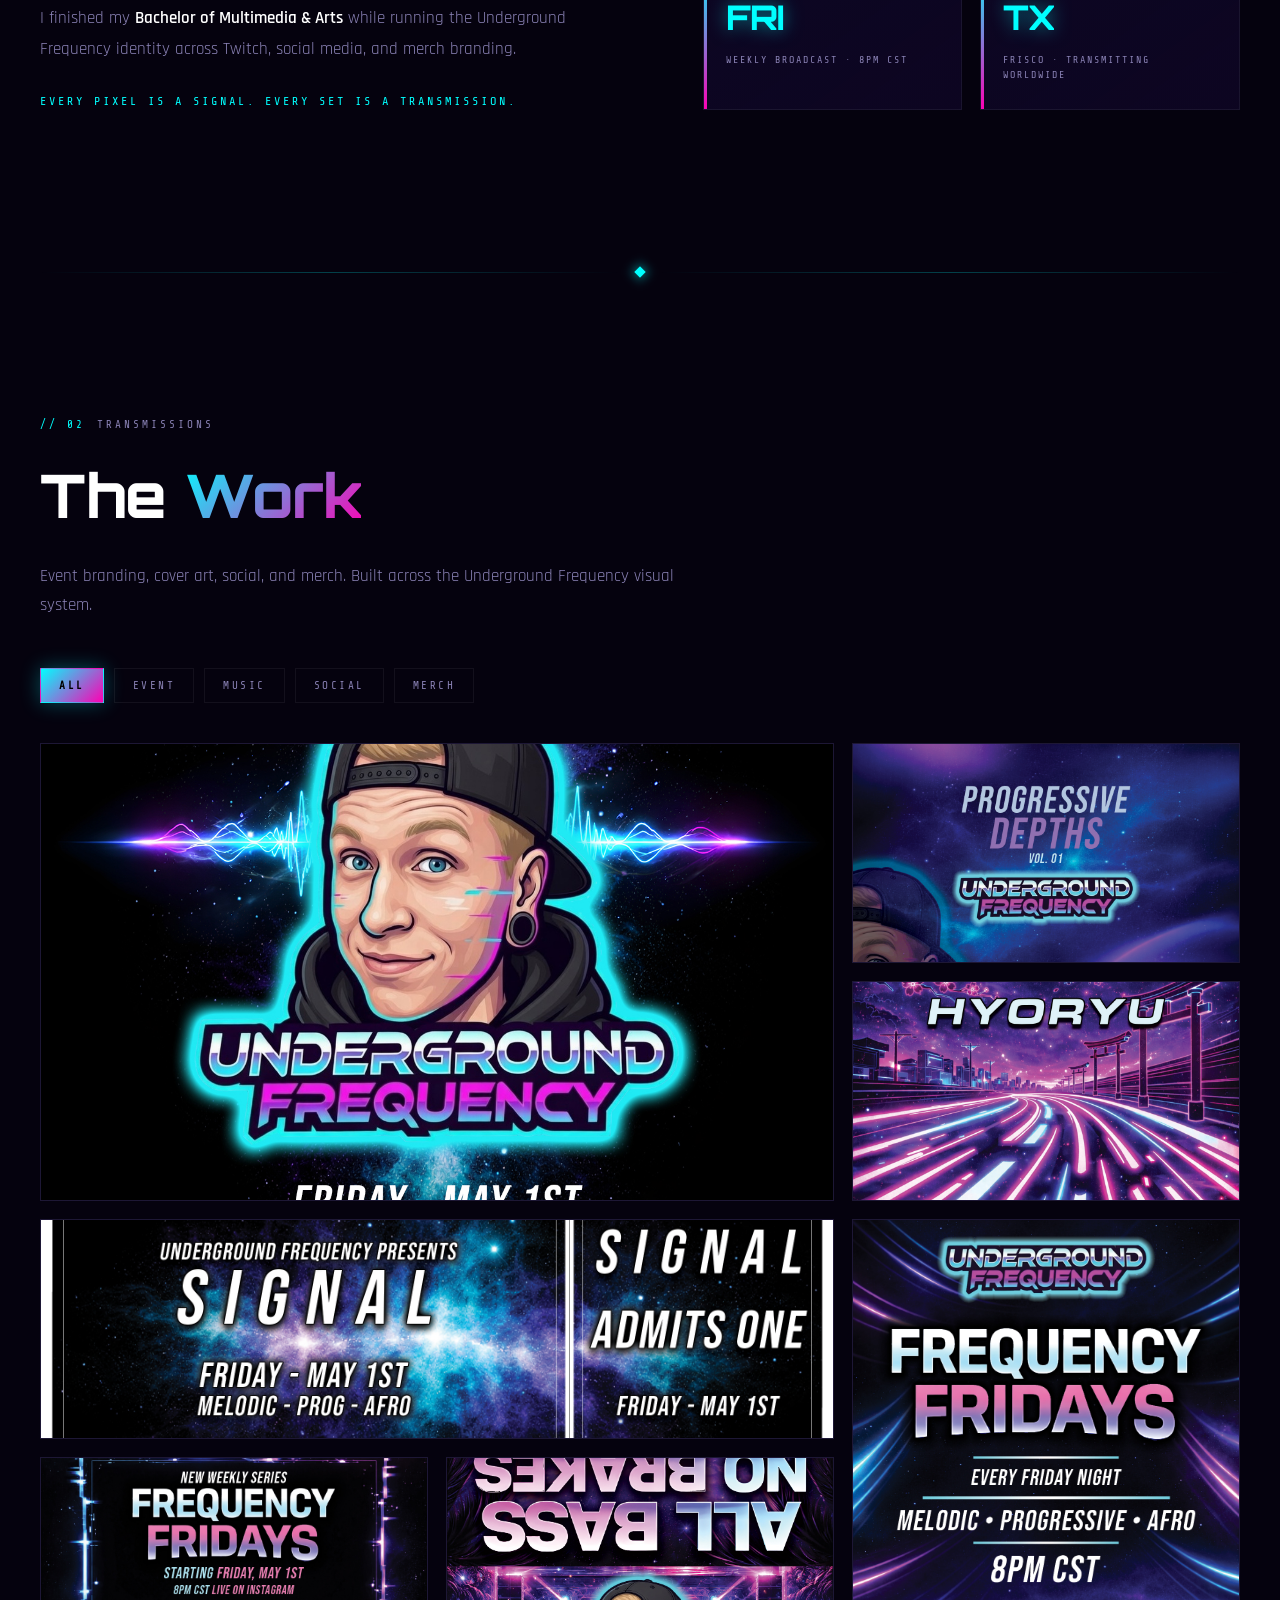
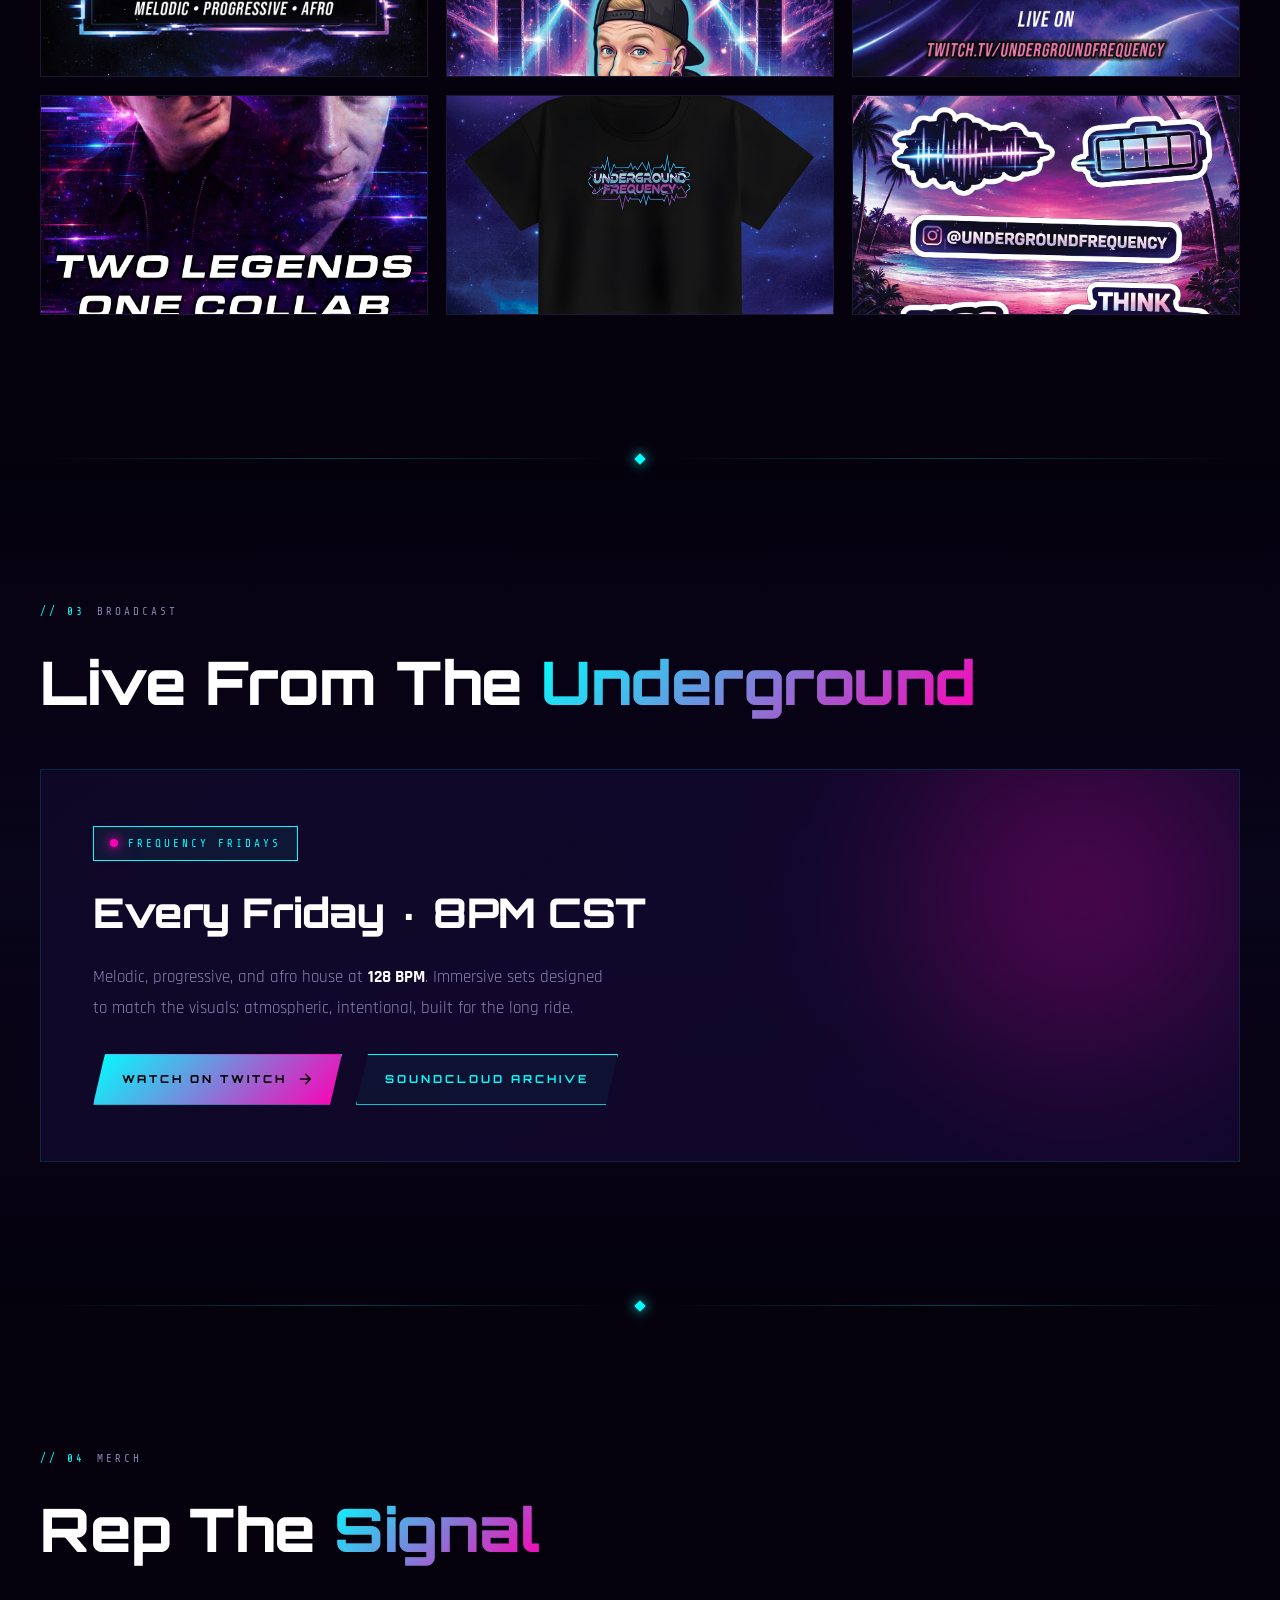
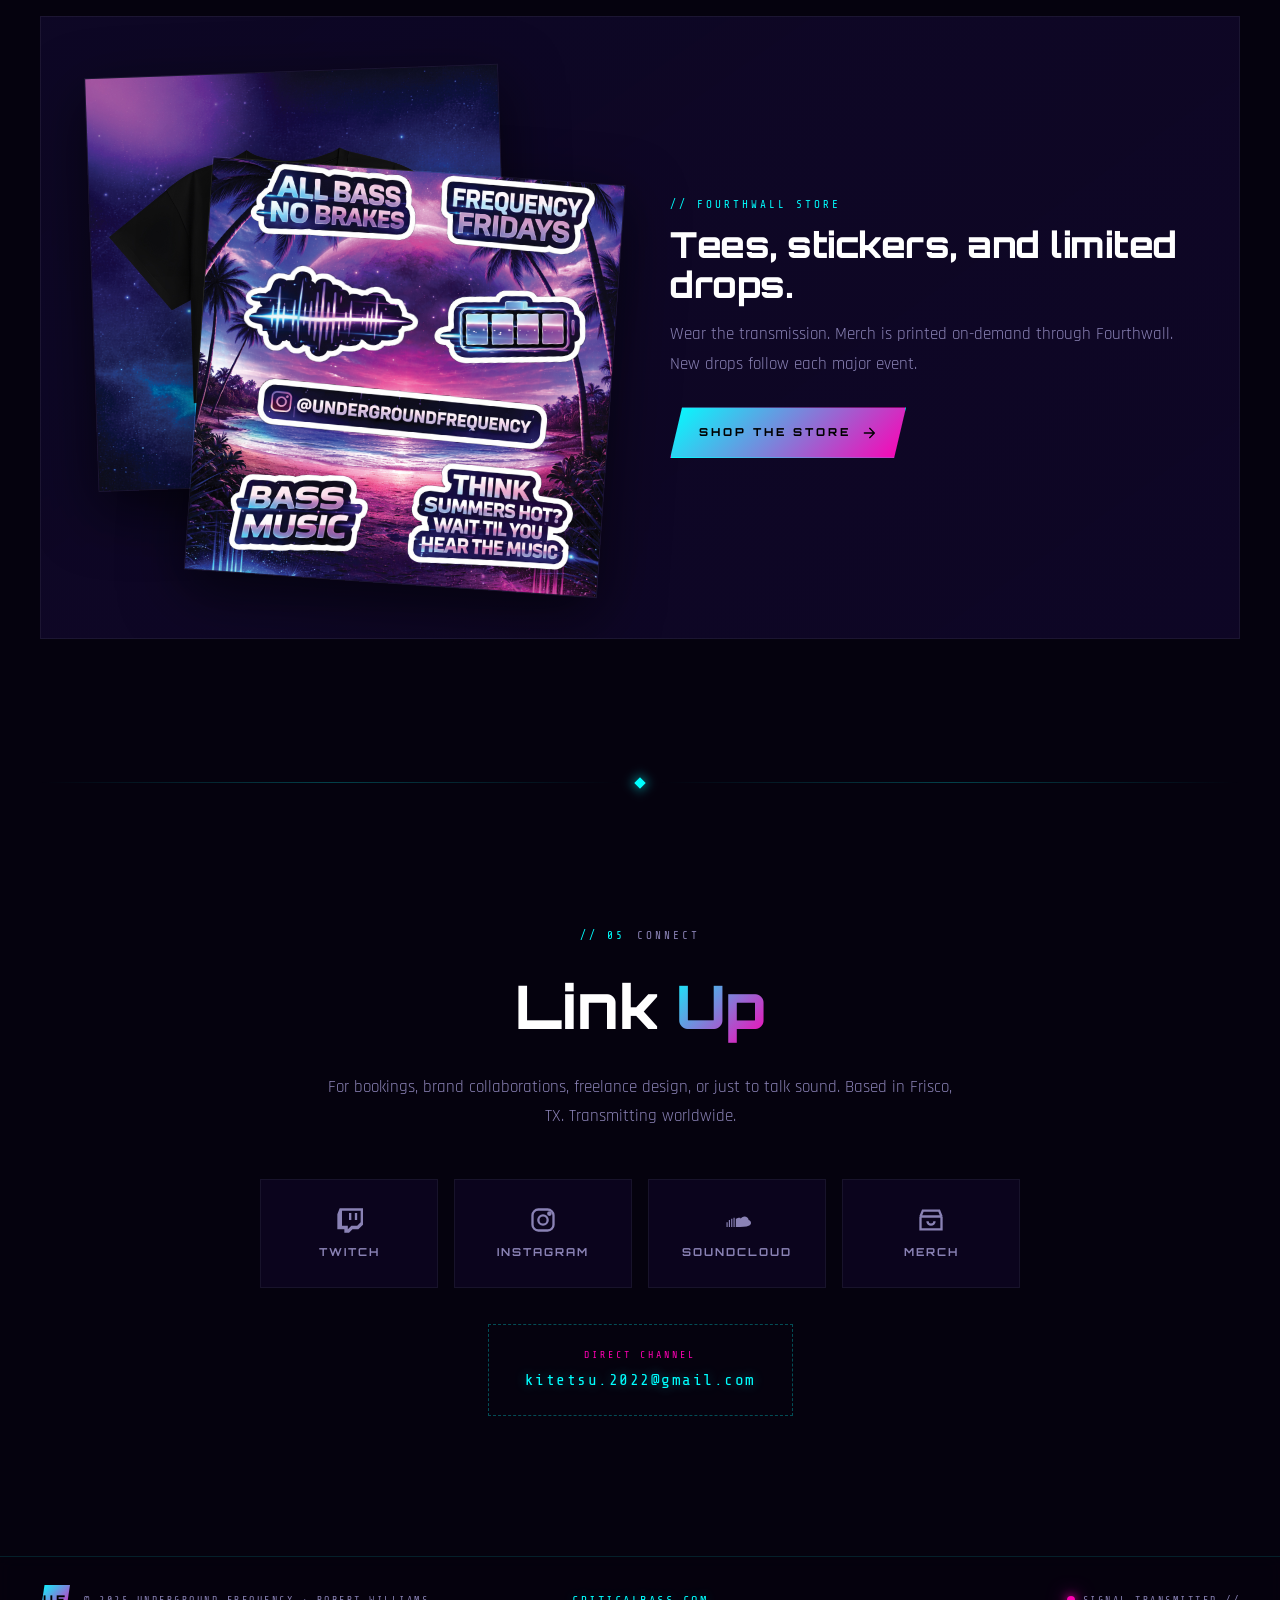
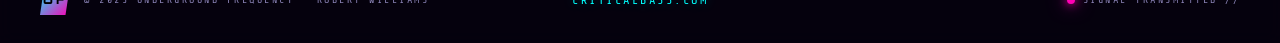
==== commit 1d72d27a: "Update about copy and footer name" ====
--- a/index.html
+++ b/index.html
@@ -113,9 +113,9 @@
     <h2 class="section-title" data-reveal>The <span class="grad">Signal</span></h2>
     <div class="signal-grid">
       <div class="signal-copy" data-reveal>
-        <p class="lead">I'm <strong>Rob</strong>. Been in the scene since <strong>2012</strong>. Started as a club photographer, got pulled into the booth by two DJs, never looked back.</p>
-        <p>Now pushing sound and visuals out of <strong>Frisco, Texas</strong>. Design work is an extension of the same creative drive: futuristic, bold, built for the underground.</p>
-        <p>Finished his <strong>Bachelor of Multimedia &amp; Arts</strong> while running the Underground Frequency identity across Twitch, streaming, social, and merch.</p>
+        <p class="lead">I'm <strong>Rob</strong>, and I've been in the scene since <strong>2012</strong>. Started as a club photographer, got pulled into the booth by two DJs, and never looked back.</p>
+        <p>Now, I'm pushing sound and visuals out of <strong>Frisco, Texas</strong>. Design work is an extension of the same creative drive on the decks: futuristic, bold, built for the underground.</p>
+        <p>I finished my <strong>Bachelor of Multimedia &amp; Arts</strong> while running the Underground Frequency identity across Twitch, social media, and merch branding.</p>
         <p class="whisper">Every pixel is a signal. Every set is a transmission.</p>
       </div>
       <div class="stats" data-reveal>
@@ -361,7 +361,7 @@
   <div class="footer-inner">
     <div class="footer-left">
       <span class="footer-mark">UF</span>
-      <span>© 2025 Underground Frequency · Rob Williams</span>
+      <span>© 2025 Underground Frequency · Robert Williams</span>
     </div>
     <div class="footer-center">criticalbass.com</div>
     <div class="footer-right">
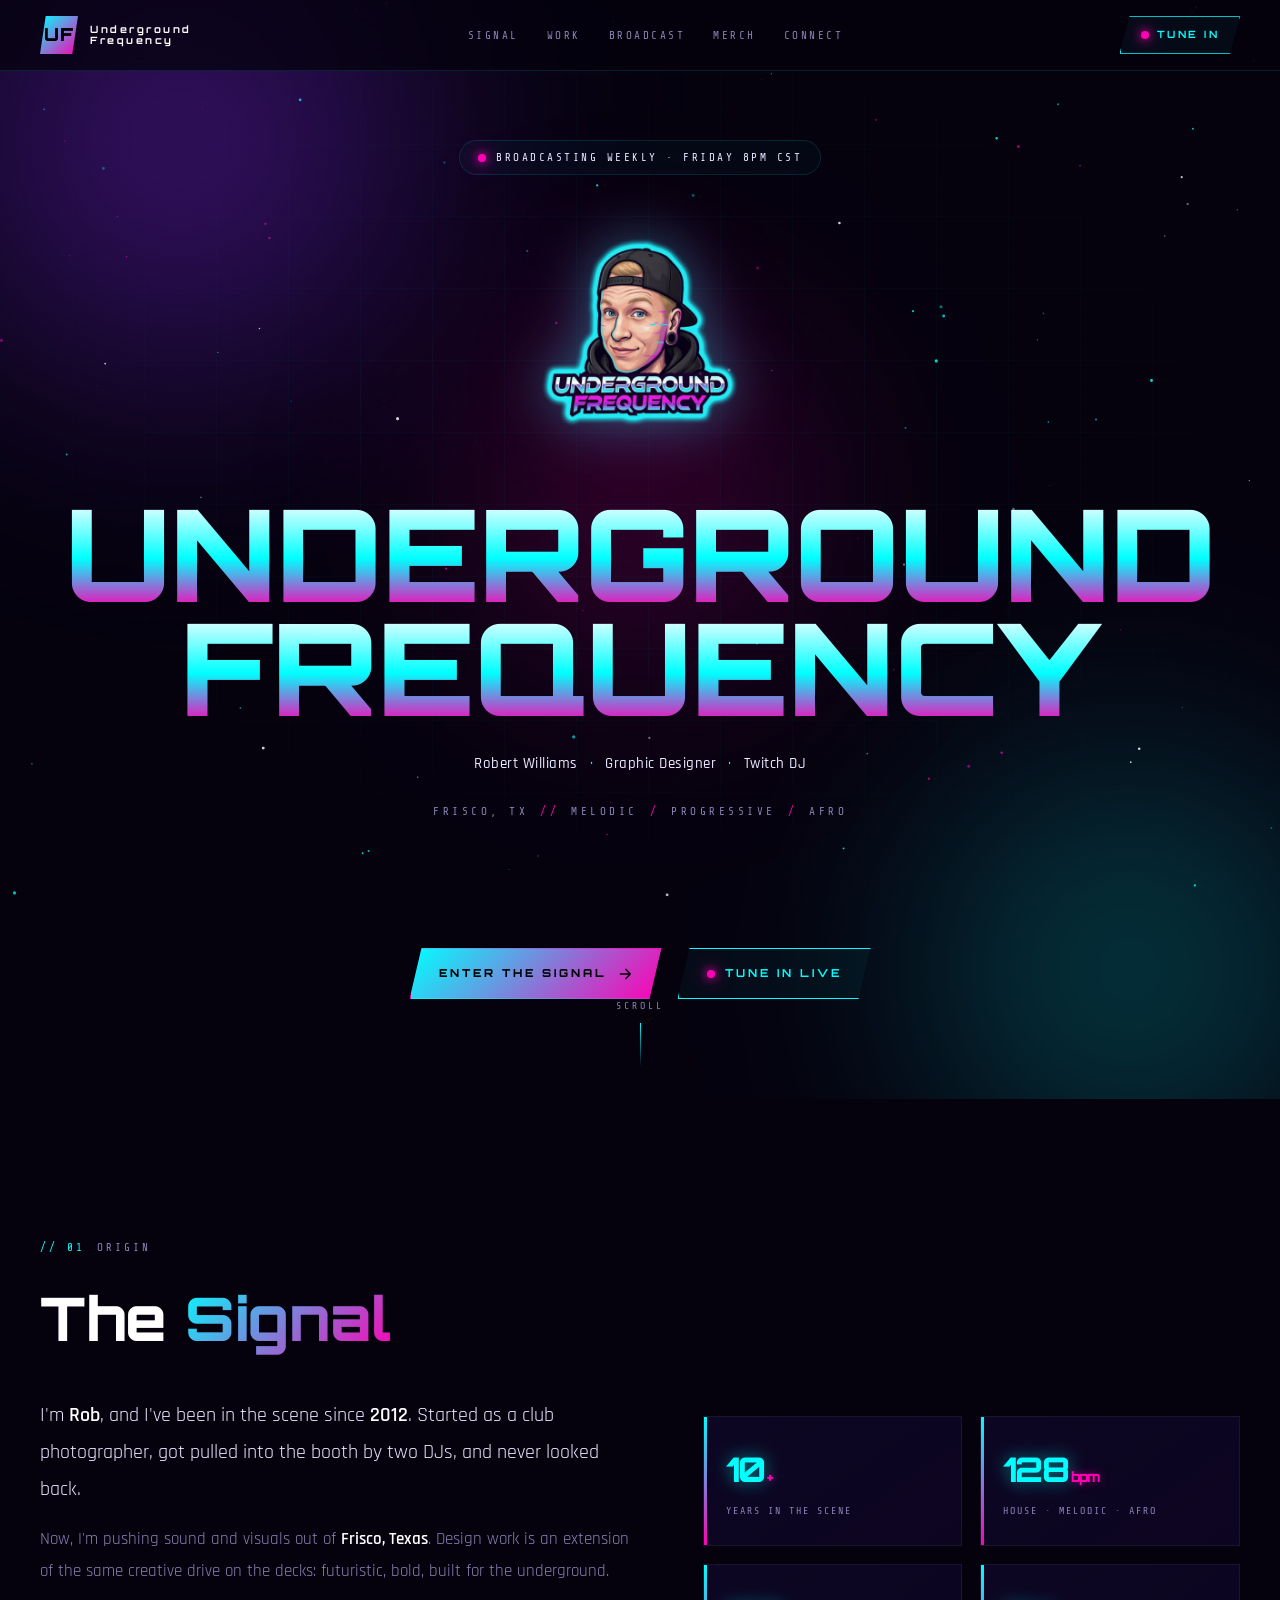
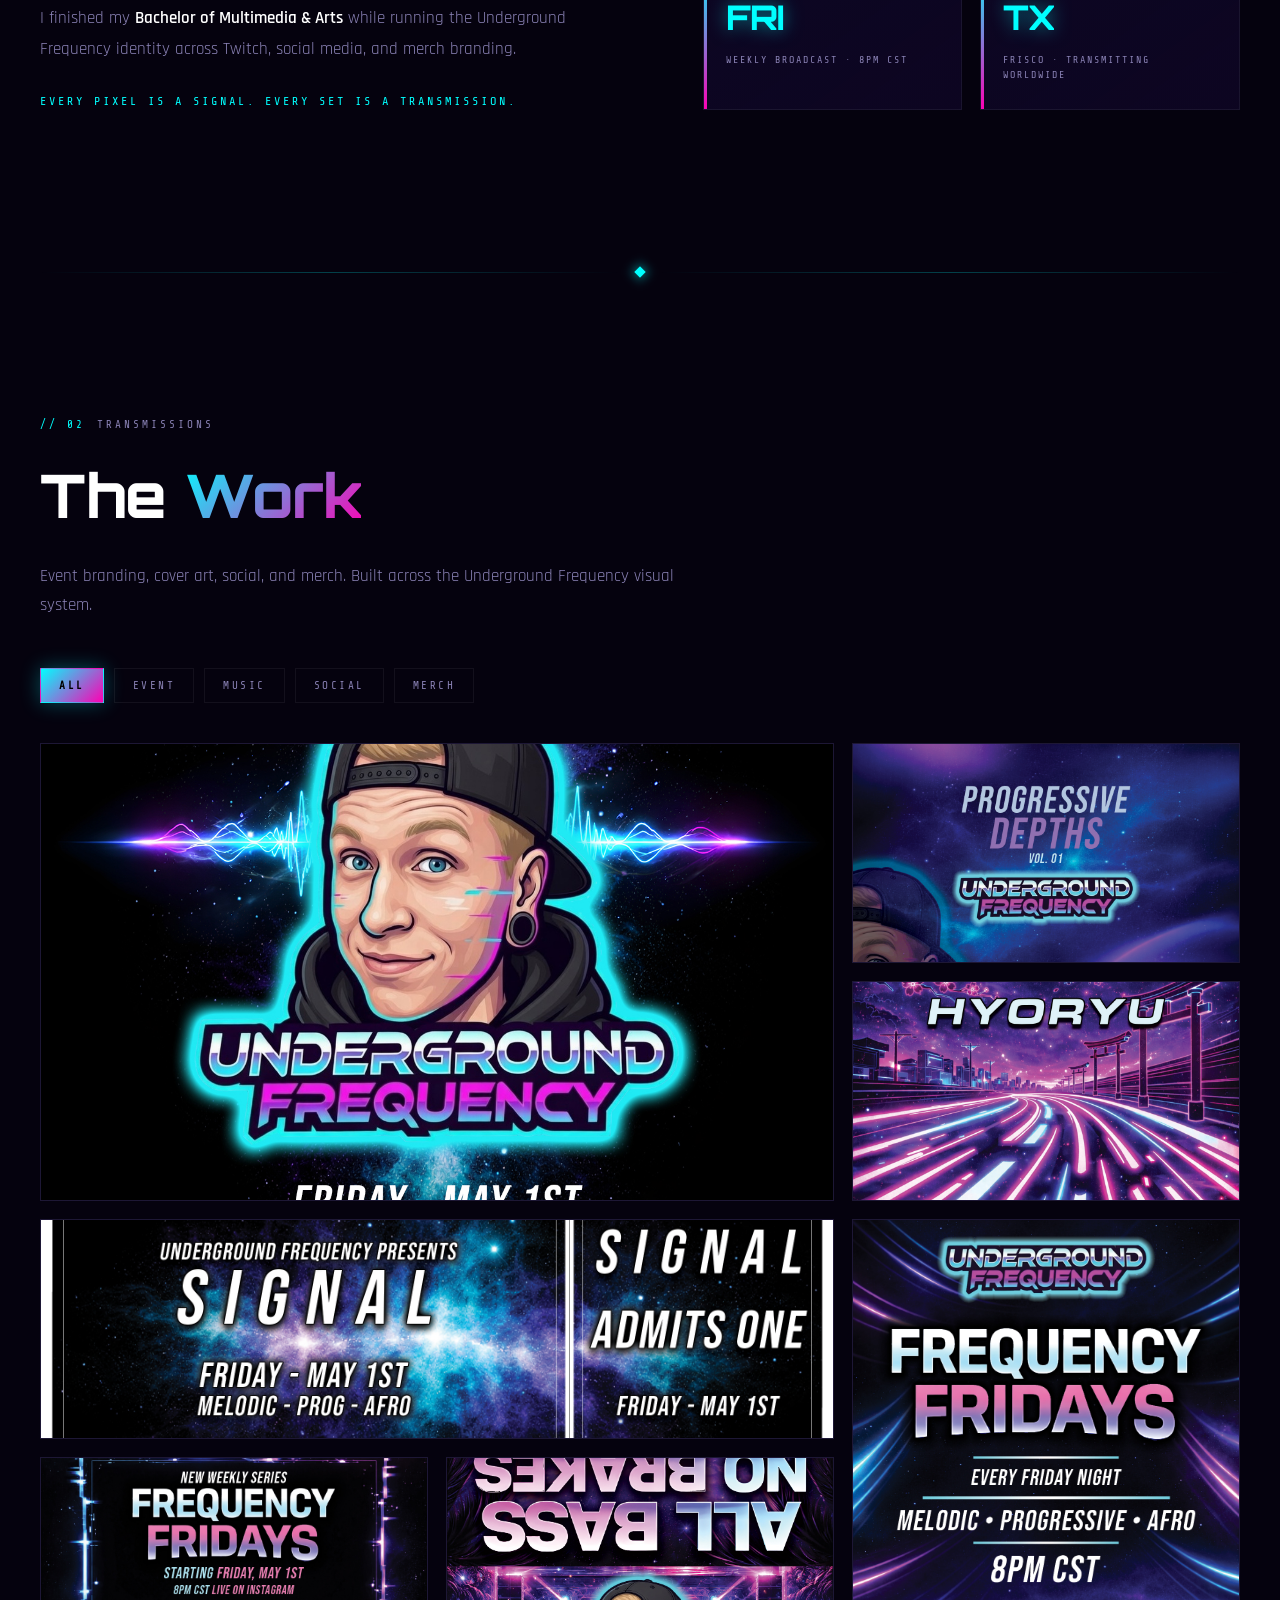
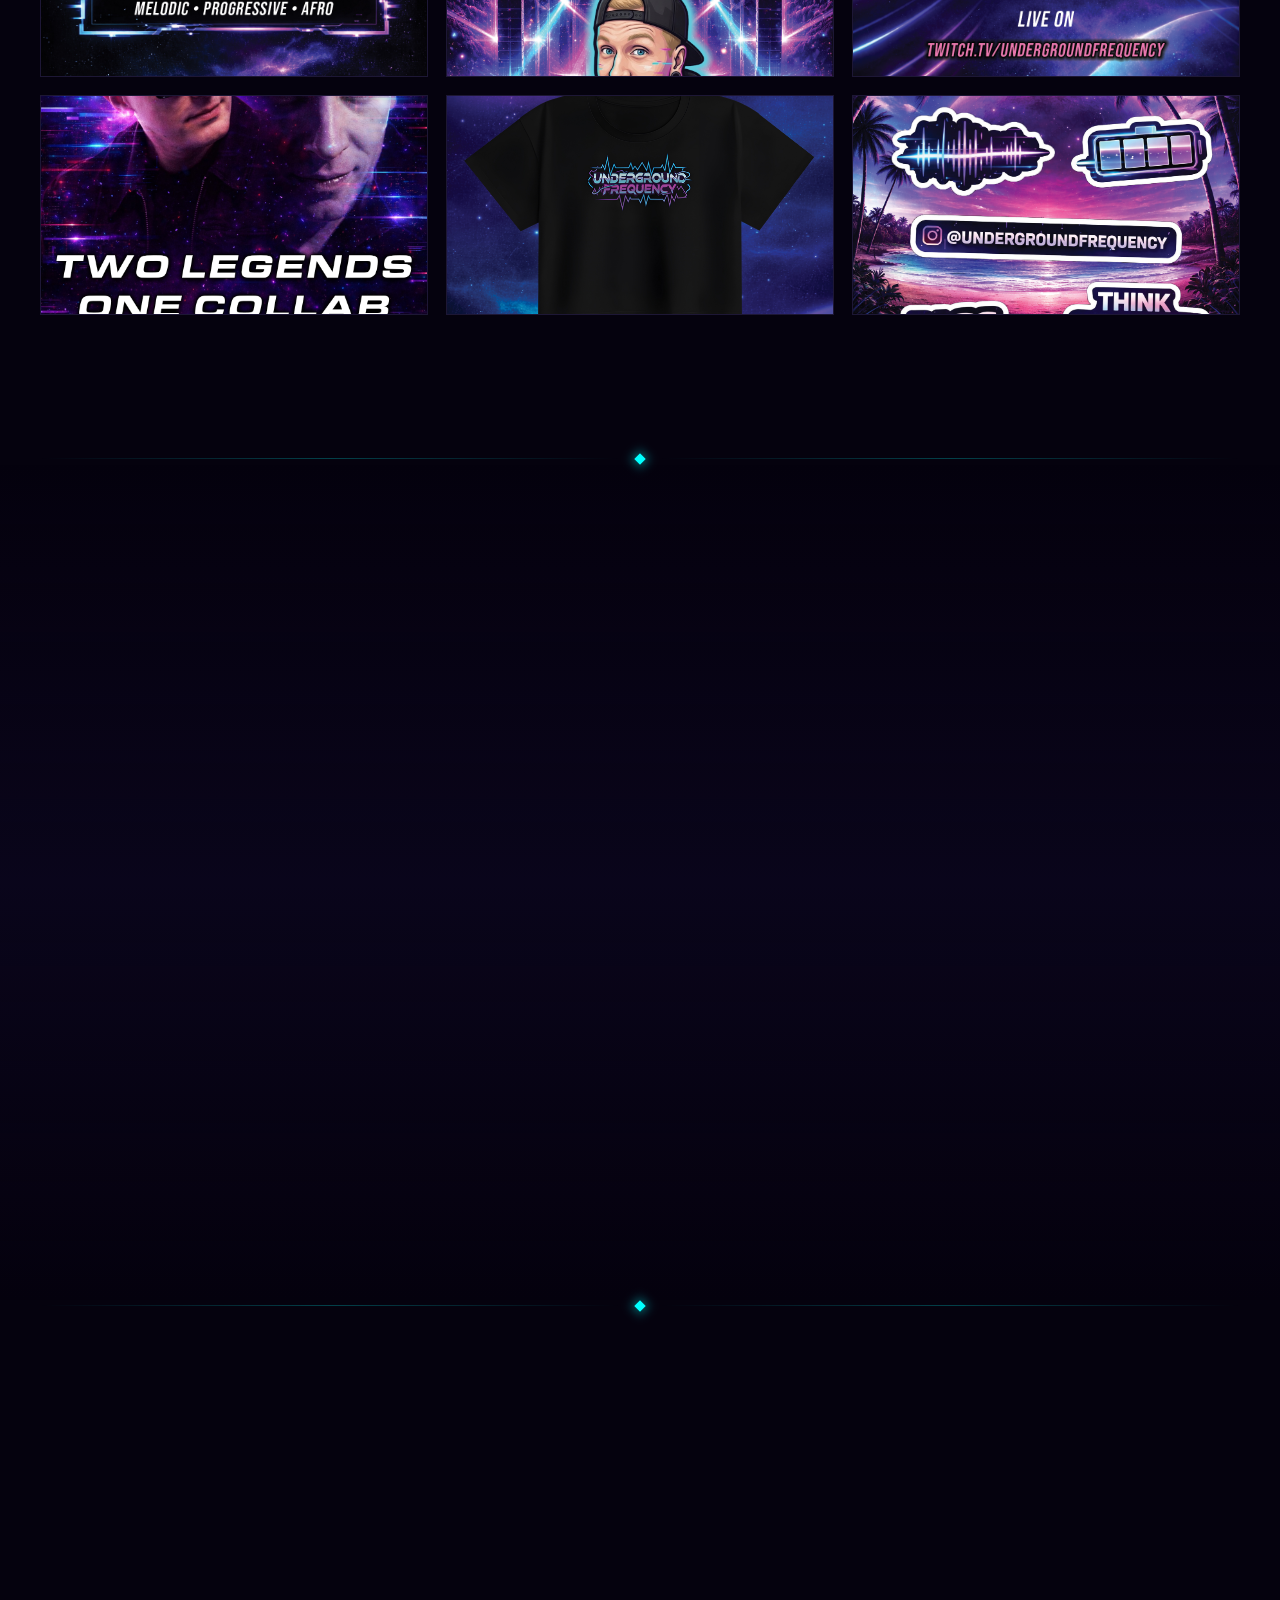
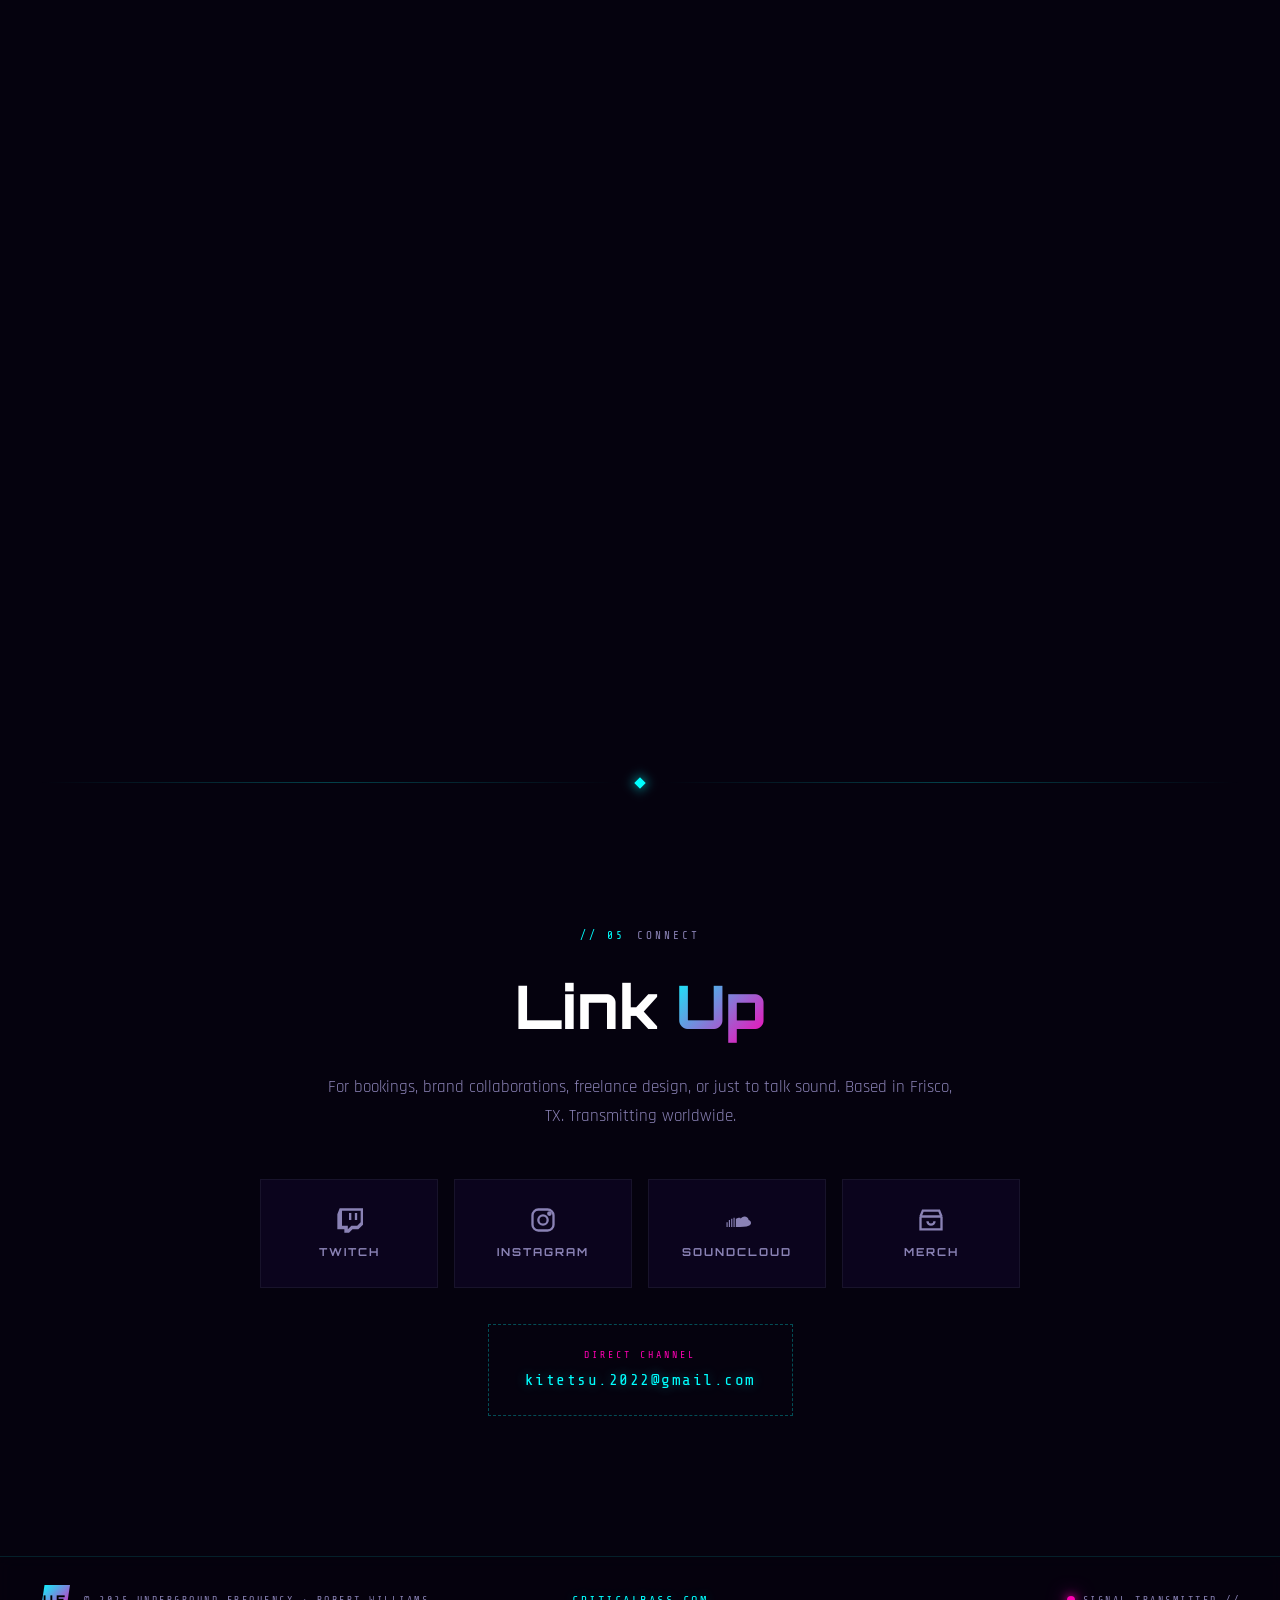
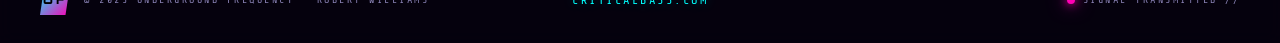
==== commit 346dc0d8: "Update name in hero" ====
--- a/index.html
+++ b/index.html
@@ -61,7 +61,7 @@
     </h1>
 
     <p class="hero-meta" data-reveal>
-      <span>Rob Williams</span>
+      <span>Robert Williams</span>
       <span class="dot">·</span>
       <span>Graphic Designer</span>
       <span class="dot">·</span>
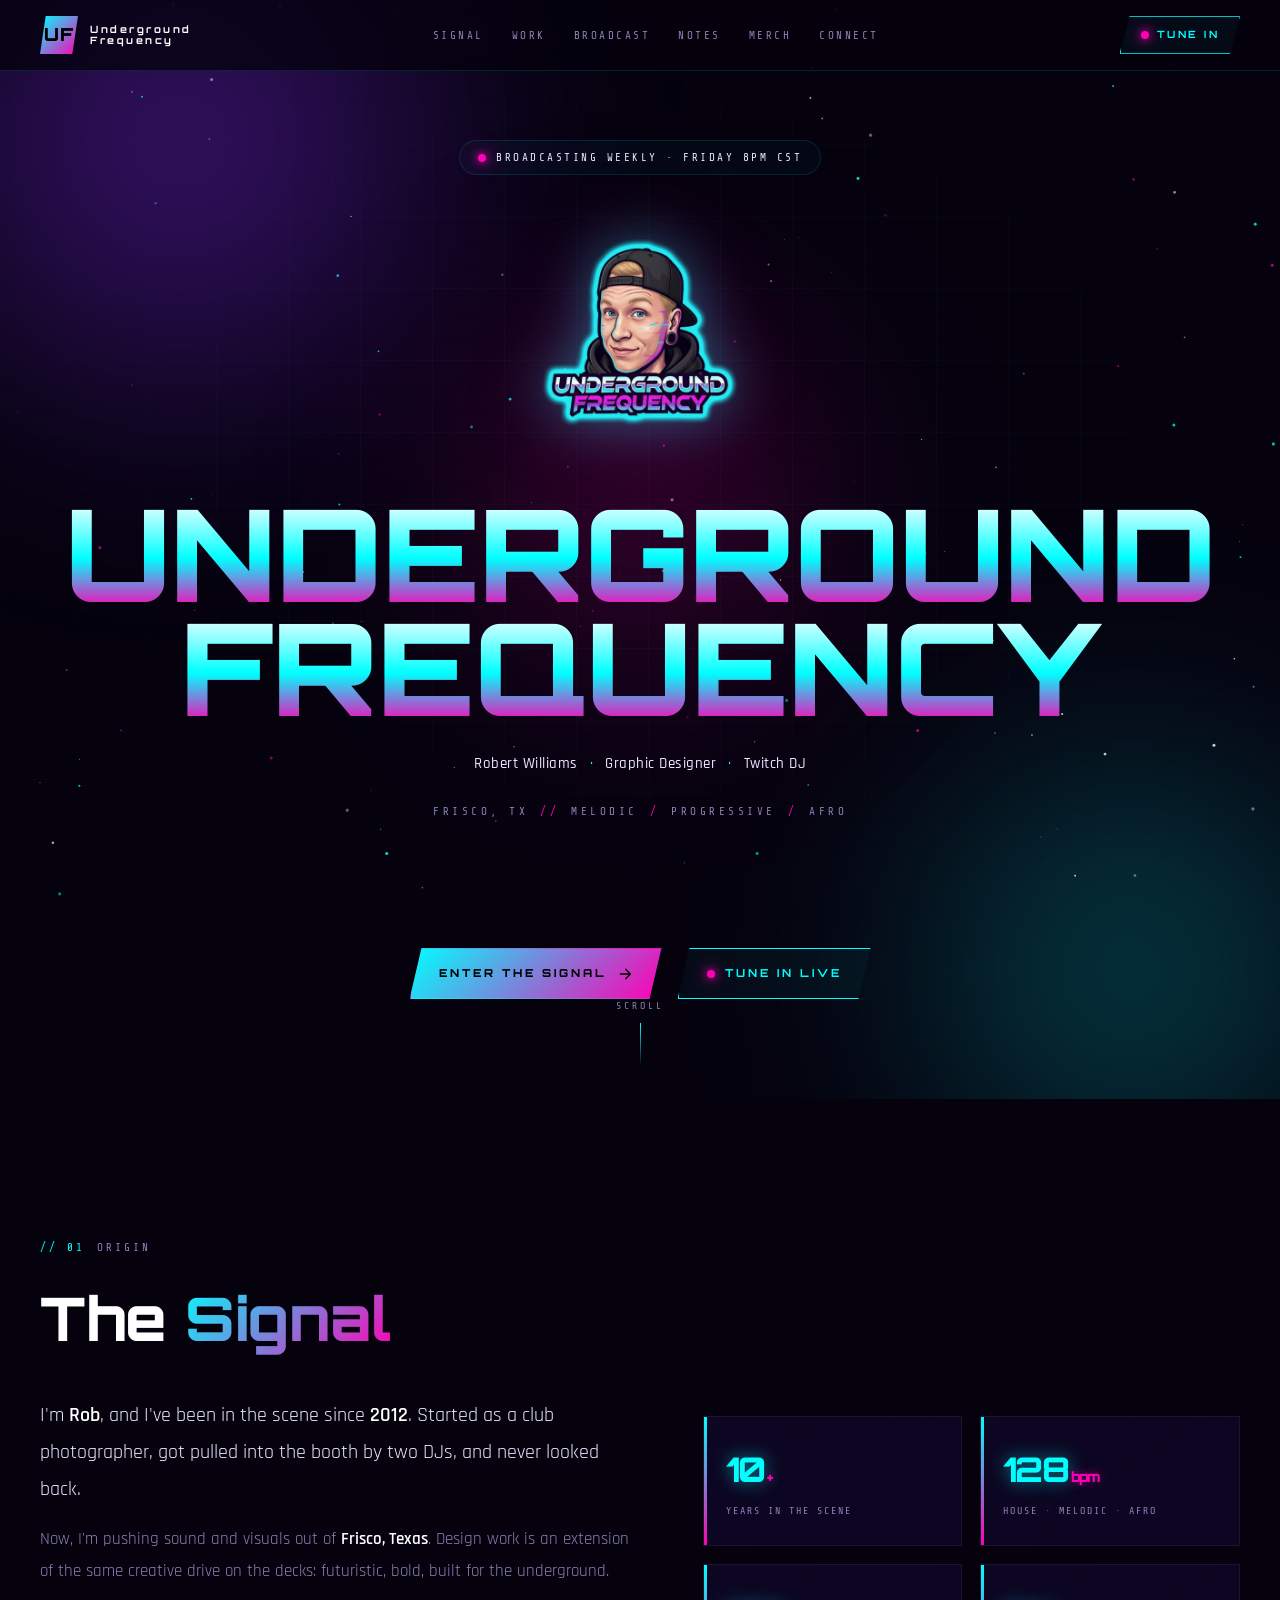
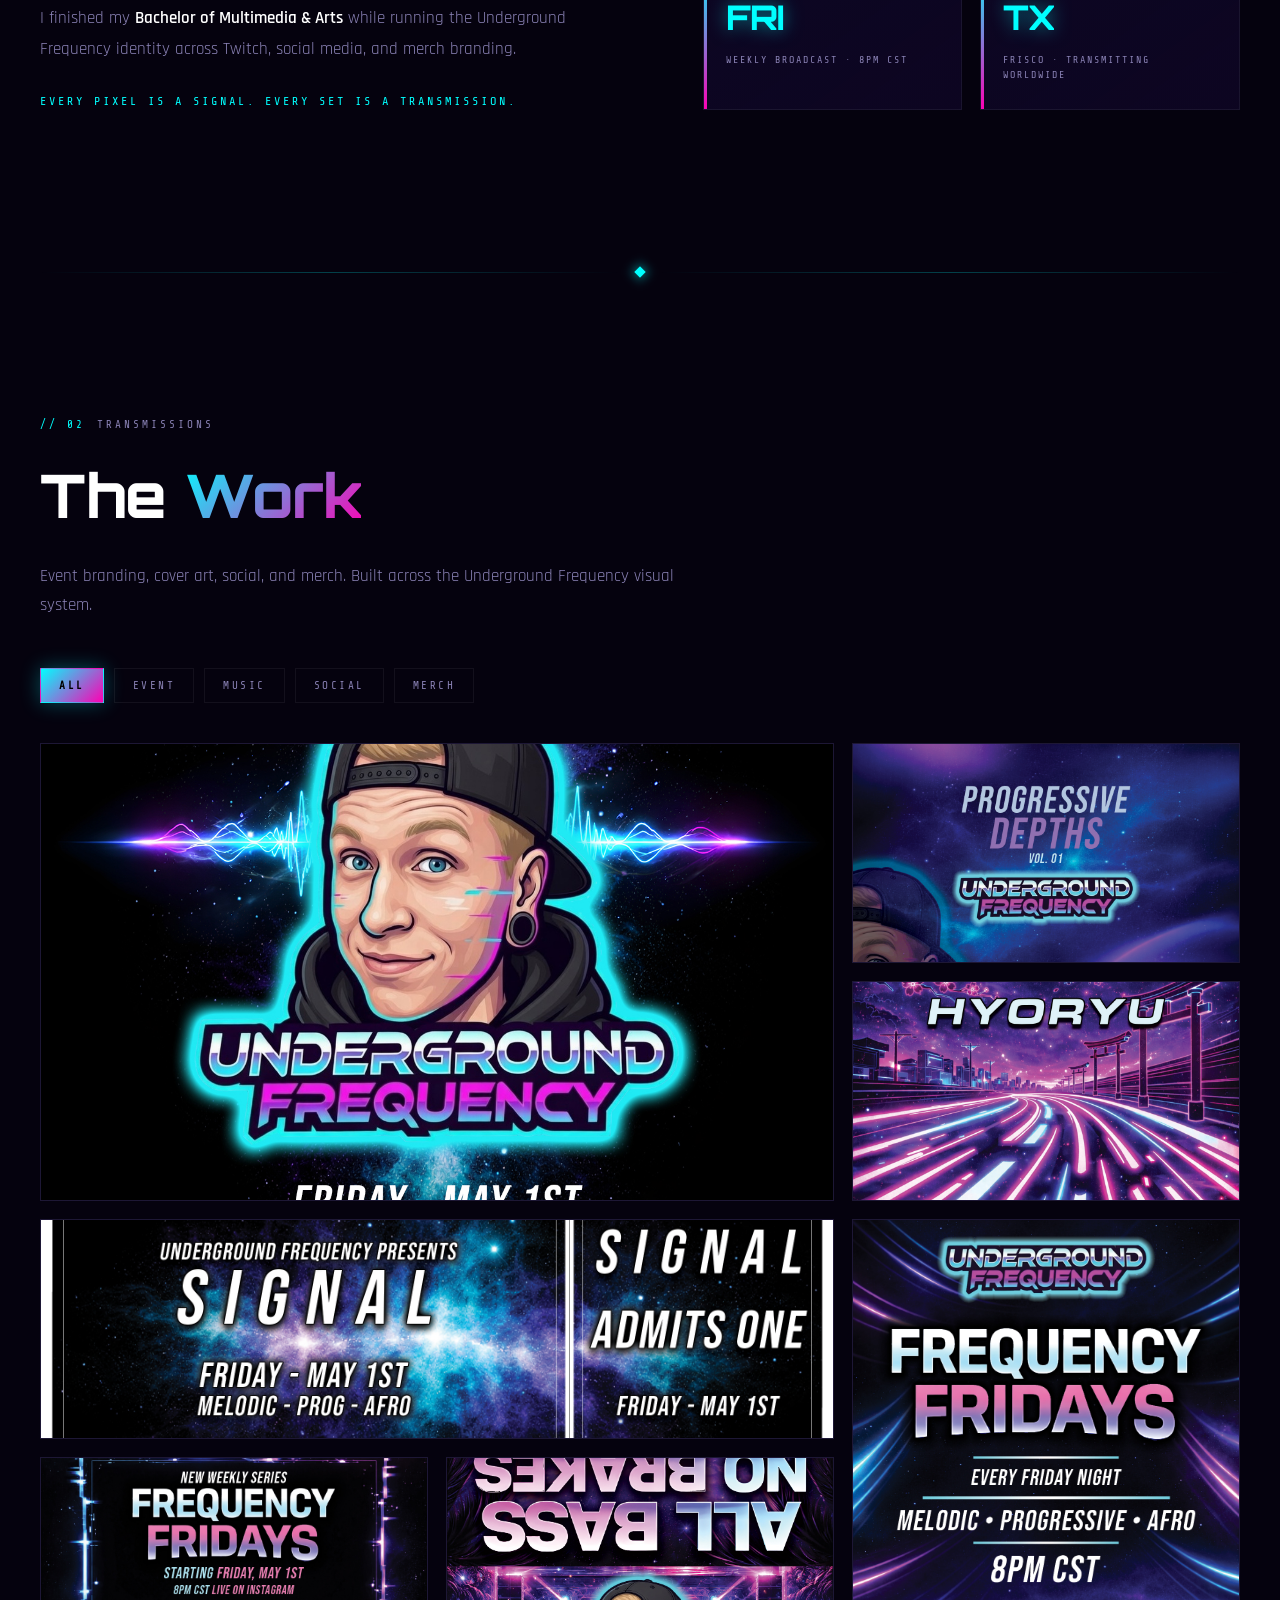
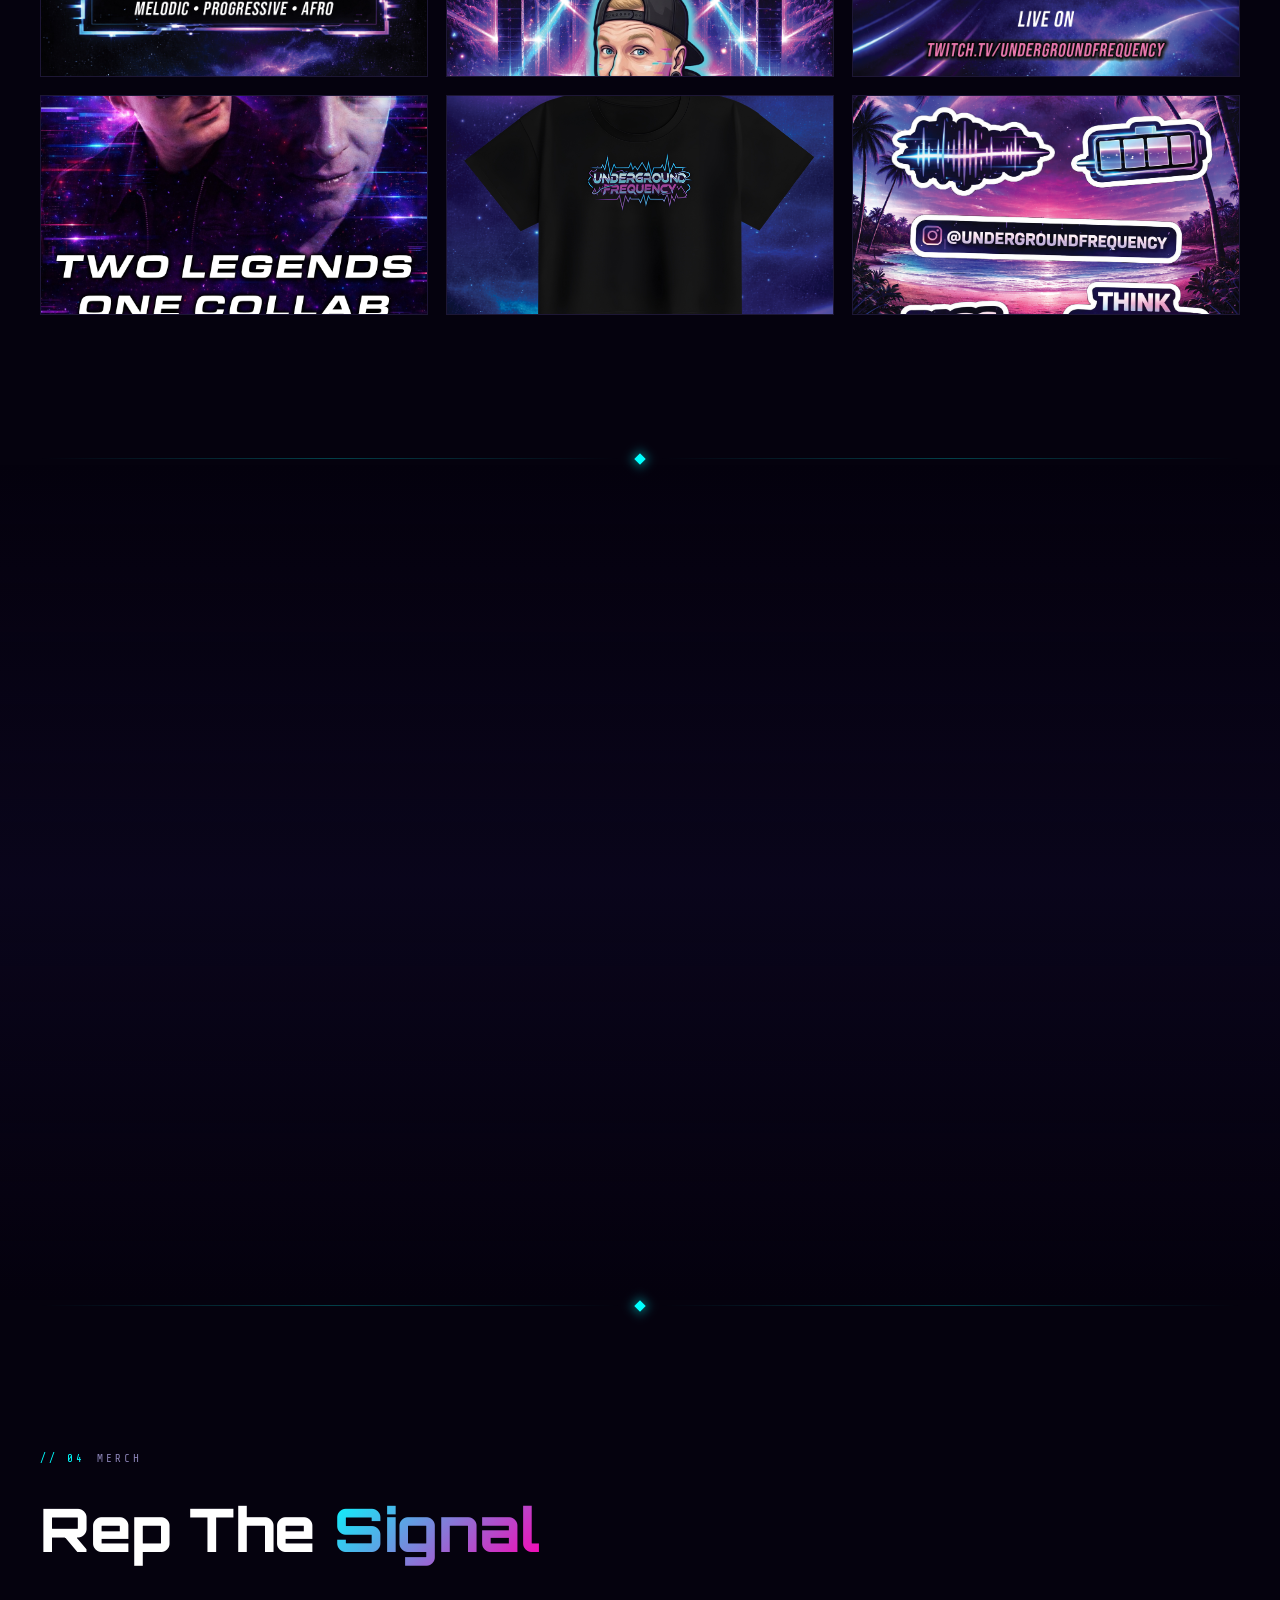
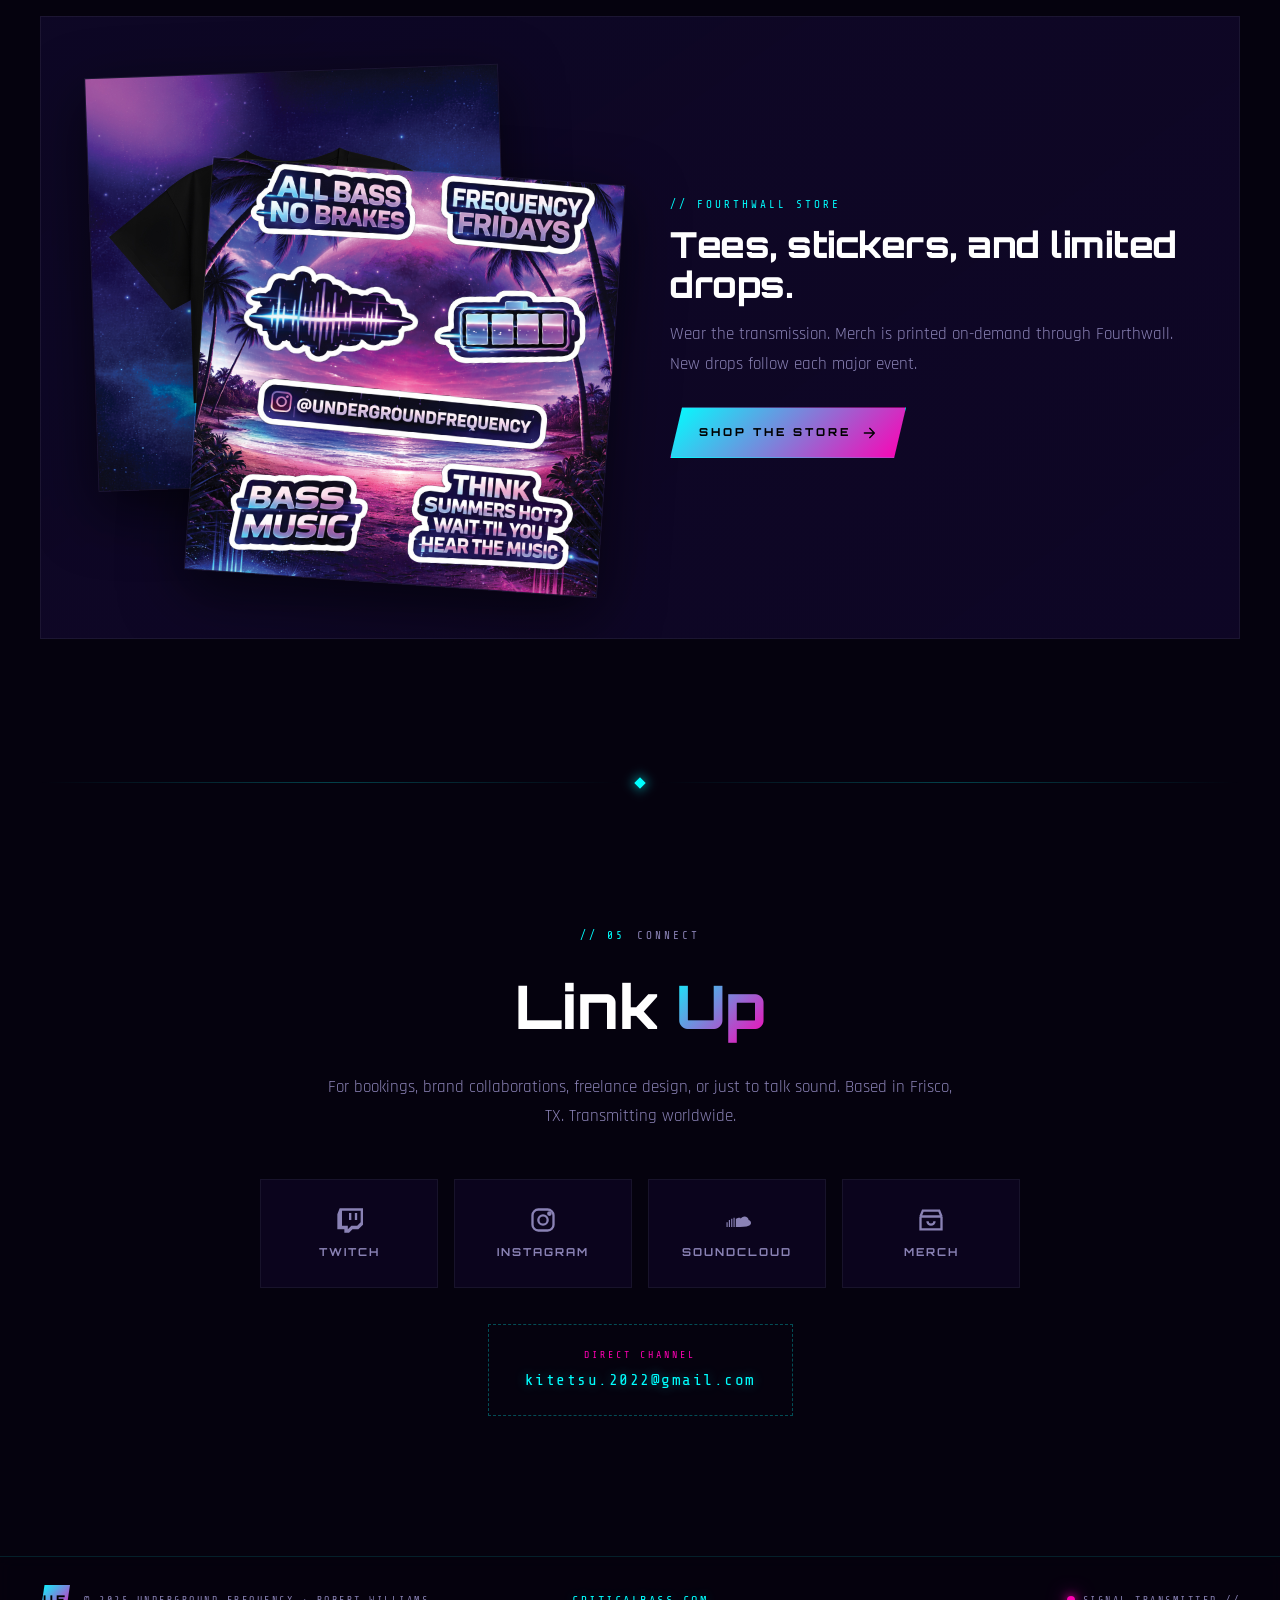
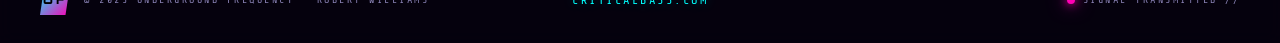
==== commit 5f172b1c: "Added a Notes section and two articles" ====
--- a/index.html
+++ b/index.html
@@ -34,6 +34,7 @@
     <li><a href="#signal">Signal</a></li>
     <li><a href="#work">Work</a></li>
     <li><a href="#broadcast">Broadcast</a></li>
+    <li><a href="notes/index.html">Notes</a></li>
     <li><a href="#merch">Merch</a></li>
     <li><a href="#connect">Connect</a></li>
   </ul>
--- a/styles.css
+++ b/styles.css
@@ -998,6 +998,509 @@
   transform: rotate(90deg);
 }
 
+/* ---------- Notes / long-form pages ---------- */
+
+.nav-links a.active {
+  color: var(--cyan);
+}
+.nav-links a.active::after {
+  width: 100%;
+}
+
+.page-hero {
+  position: relative;
+  z-index: 3;
+  padding: 180px 40px 80px;
+  overflow: hidden;
+}
+.page-hero-inner {
+  max-width: 860px;
+  margin: 0 auto;
+  text-align: center;
+  display: flex; flex-direction: column; align-items: center;
+  gap: 26px;
+}
+.page-eyebrow {
+  display: inline-flex; align-items: center; gap: 10px;
+  font-family: 'Share Tech Mono', monospace;
+  font-size: 11px;
+  letter-spacing: 2.5px;
+  text-transform: uppercase;
+  color: var(--text);
+  padding: 8px 18px;
+  border: 1px solid var(--border);
+  background: rgba(0, 255, 255, 0.03);
+  border-radius: 100px;
+  backdrop-filter: blur(8px);
+}
+.page-title {
+  font-family: 'Orbitron', monospace;
+  font-weight: 900;
+  font-size: clamp(56px, 11vw, 140px);
+  line-height: 0.9;
+  letter-spacing: -2px;
+}
+.page-title .glitch {
+  background: linear-gradient(180deg, #ffffff 0%, var(--cyan) 55%, var(--magenta) 100%);
+  -webkit-background-clip: text;
+  background-clip: text;
+  -webkit-text-fill-color: transparent;
+  color: transparent;
+  display: inline-block;
+  position: relative;
+}
+.page-lead {
+  font-size: 18px;
+  line-height: 1.75;
+  color: var(--muted);
+  max-width: 620px;
+}
+
+.notes-section {
+  padding-top: 60px;
+}
+.notes-grid {
+  display: grid;
+  grid-template-columns: repeat(3, 1fr);
+  gap: 22px;
+  margin-top: 40px;
+}
+.note-card {
+  display: flex; flex-direction: column;
+  background: linear-gradient(145deg, rgba(15, 8, 40, 0.85), rgba(21, 10, 53, 0.55));
+  border: 1px solid var(--border-soft);
+  padding: 28px 26px;
+  position: relative;
+  overflow: hidden;
+  transition: transform 0.35s var(--ease), border-color 0.35s, box-shadow 0.35s;
+  min-height: 240px;
+}
+.note-card::before {
+  content: '';
+  position: absolute; top: 0; left: 0;
+  width: 100%; height: 2px;
+  background: var(--grad);
+  transform: scaleX(0);
+  transform-origin: left;
+  transition: transform 0.4s var(--ease);
+}
+.note-card::after {
+  content: '';
+  position: absolute;
+  top: 12px; right: 12px;
+  width: 18px; height: 18px;
+  border-top: 2px solid var(--cyan);
+  border-right: 2px solid var(--cyan);
+  opacity: 0;
+  transition: opacity 0.3s;
+}
+.note-card:hover {
+  transform: translateY(-6px);
+  border-color: rgba(0, 255, 255, 0.35);
+  box-shadow: var(--shadow-lift);
+}
+.note-card:hover::before { transform: scaleX(1); }
+.note-card:hover::after { opacity: 1; }
+.note-card-body { display: flex; flex-direction: column; gap: 14px; flex: 1; }
+.note-meta {
+  display: flex; align-items: center; gap: 12px;
+  font-family: 'Share Tech Mono', monospace;
+  font-size: 10px;
+  letter-spacing: 2.5px;
+  text-transform: uppercase;
+}
+.note-cat {
+  color: var(--cyan);
+  padding: 4px 10px;
+  border: 1px solid var(--border);
+  background: rgba(0, 255, 255, 0.05);
+}
+.note-date { color: var(--dim); }
+.note-title {
+  font-family: 'Orbitron', monospace;
+  font-size: 20px;
+  font-weight: 700;
+  color: var(--white);
+  line-height: 1.2;
+  letter-spacing: -0.3px;
+}
+.note-excerpt {
+  font-size: 15px;
+  color: var(--muted);
+  line-height: 1.65;
+  flex: 1;
+}
+.note-read {
+  display: inline-flex; align-items: center; gap: 8px;
+  margin-top: auto;
+  font-family: 'Orbitron', monospace;
+  font-size: 11px;
+  font-weight: 700;
+  letter-spacing: 2.5px;
+  text-transform: uppercase;
+  color: var(--cyan);
+  transition: gap 0.3s, text-shadow 0.3s;
+}
+.note-read svg { width: 14px; height: 14px; }
+.note-card:hover .note-read {
+  gap: 14px;
+  text-shadow: 0 0 10px rgba(0, 255, 255, 0.5);
+}
+
+.notes-empty {
+  margin-top: 40px;
+  padding: 64px 48px;
+  background: linear-gradient(145deg, rgba(15, 8, 40, 0.6), rgba(21, 10, 53, 0.35));
+  border: 1px dashed rgba(0, 255, 255, 0.25);
+  text-align: center;
+  position: relative;
+  overflow: hidden;
+}
+.notes-empty-bars {
+  display: flex; gap: 4px; align-items: center; justify-content: center;
+  height: 64px;
+  margin-bottom: 28px;
+}
+.notes-empty-bars span {
+  display: block;
+  width: 3px;
+  background: var(--grad);
+  border-radius: 2px;
+  opacity: 0.6;
+  animation: wave 1.8s ease-in-out infinite;
+}
+.notes-empty-bars span:nth-child(1)  { animation-delay: 0.00s; }
+.notes-empty-bars span:nth-child(2)  { animation-delay: 0.10s; }
+.notes-empty-bars span:nth-child(3)  { animation-delay: 0.20s; }
+.notes-empty-bars span:nth-child(4)  { animation-delay: 0.30s; }
+.notes-empty-bars span:nth-child(5)  { animation-delay: 0.40s; }
+.notes-empty-bars span:nth-child(6)  { animation-delay: 0.50s; }
+.notes-empty-bars span:nth-child(7)  { animation-delay: 0.60s; }
+.notes-empty-bars span:nth-child(8)  { animation-delay: 0.70s; }
+.notes-empty-bars span:nth-child(9)  { animation-delay: 0.80s; }
+.notes-empty-bars span:nth-child(10) { animation-delay: 0.90s; }
+.notes-empty-bars span:nth-child(11) { animation-delay: 1.00s; }
+.notes-empty-bars span:nth-child(12) { animation-delay: 1.10s; }
+.notes-empty-bars span:nth-child(13) { animation-delay: 1.20s; }
+.notes-empty h3 {
+  font-family: 'Orbitron', monospace;
+  font-size: clamp(22px, 2.6vw, 32px);
+  font-weight: 800;
+  color: var(--white);
+  margin-bottom: 14px;
+  letter-spacing: -0.3px;
+}
+.notes-empty p {
+  font-size: 16px;
+  color: var(--muted);
+  max-width: 480px;
+  margin: 0 auto 32px;
+  line-height: 1.7;
+}
+.notes-empty-ctas {
+  display: flex; gap: 14px; flex-wrap: wrap; justify-content: center;
+}
+
+/* Featured latest-article card */
+.notes-featured {
+  margin-top: 40px;
+  max-width: 900px;
+}
+.notes-more-label {
+  margin: 72px 0 24px;
+  padding-top: 28px;
+  border-top: 1px solid var(--border-soft);
+}
+.notes-more-label span {
+  font-family: 'Share Tech Mono', monospace;
+  font-size: 11px;
+  letter-spacing: 3px;
+  color: var(--magenta);
+  text-transform: uppercase;
+}
+.note-card-featured {
+  padding: 40px 40px 36px;
+  min-height: 0;
+  background: linear-gradient(145deg, rgba(15, 8, 40, 0.92), rgba(21, 10, 53, 0.65));
+  border-color: var(--border);
+}
+.note-featured-flag {
+  display: inline-block;
+  font-family: 'Share Tech Mono', monospace;
+  font-size: 10px;
+  letter-spacing: 3px;
+  color: var(--magenta);
+  text-transform: uppercase;
+  margin-bottom: 16px;
+}
+.note-card-featured .note-title {
+  font-size: clamp(22px, 2.6vw, 30px);
+  line-height: 1.2;
+  margin: 6px 0 10px;
+}
+.note-card-featured .note-excerpt {
+  font-size: 16px;
+  margin-bottom: 20px;
+}
+.note-read-time {
+  color: var(--dim);
+}
+
+/* ---------- Article / long-form reading ---------- */
+
+.article {
+  position: relative;
+  z-index: 3;
+}
+.article-hero {
+  position: relative;
+  padding: 160px 40px 60px;
+  overflow: hidden;
+}
+.article-hero-inner {
+  max-width: 820px;
+  margin: 0 auto;
+}
+.article-back {
+  display: inline-flex; align-items: center; gap: 8px;
+  font-family: 'Share Tech Mono', monospace;
+  font-size: 11px;
+  letter-spacing: 2.5px;
+  text-transform: uppercase;
+  color: var(--muted);
+  padding: 8px 14px;
+  border: 1px solid var(--border-soft);
+  background: rgba(0, 255, 255, 0.03);
+  transition: color 0.25s, border-color 0.25s, background 0.25s;
+  margin-bottom: 28px;
+}
+.article-back svg { width: 14px; height: 14px; }
+.article-back:hover {
+  color: var(--cyan);
+  border-color: var(--cyan);
+  background: rgba(0, 255, 255, 0.08);
+}
+.article-meta {
+  display: flex; flex-wrap: wrap; align-items: center; gap: 14px;
+  margin-bottom: 24px;
+  font-family: 'Share Tech Mono', monospace;
+  font-size: 11px;
+  letter-spacing: 2.5px;
+  text-transform: uppercase;
+}
+.article-date { color: var(--muted); }
+.article-read { color: var(--dim); }
+.article-title {
+  font-family: 'Orbitron', monospace;
+  font-weight: 800;
+  font-size: clamp(30px, 4.2vw, 54px);
+  line-height: 1.08;
+  letter-spacing: -0.8px;
+  color: var(--white);
+  margin-bottom: 24px;
+}
+.article-title .grad {
+  background: var(--grad);
+  -webkit-background-clip: text;
+  background-clip: text;
+  -webkit-text-fill-color: transparent;
+}
+.article-byline {
+  font-family: 'Share Tech Mono', monospace;
+  font-size: 12px;
+  letter-spacing: 2.5px;
+  text-transform: uppercase;
+  color: var(--cyan);
+  text-shadow: 0 0 12px rgba(0, 255, 255, 0.35);
+  padding-bottom: 32px;
+  border-bottom: 1px solid var(--border-soft);
+}
+
+.article-body {
+  max-width: 720px;
+  padding: 60px 40px 80px;
+  font-family: 'Rajdhani', sans-serif;
+  font-size: 18px;
+  line-height: 1.85;
+  color: #cac5ea;
+}
+.article-body p {
+  margin-bottom: 24px;
+}
+.article-body p.article-lede {
+  font-size: 22px;
+  line-height: 1.65;
+  color: var(--text);
+  margin-bottom: 36px;
+  font-weight: 400;
+}
+.article-body h2 {
+  font-family: 'Orbitron', monospace;
+  font-weight: 700;
+  font-size: clamp(22px, 2.4vw, 28px);
+  line-height: 1.25;
+  letter-spacing: -0.3px;
+  color: var(--white);
+  margin: 56px 0 20px;
+  padding-top: 12px;
+  position: relative;
+}
+.article-body h2::before {
+  content: '';
+  position: absolute;
+  top: 0; left: 0;
+  width: 44px; height: 2px;
+  background: var(--grad);
+  box-shadow: 0 0 12px rgba(0, 255, 255, 0.35);
+}
+.article-body h3 {
+  font-family: 'Orbitron', monospace;
+  font-weight: 700;
+  font-size: 20px;
+  color: var(--white);
+  margin: 40px 0 14px;
+  letter-spacing: -0.2px;
+}
+.article-body strong {
+  color: var(--white);
+  font-weight: 600;
+}
+.article-body code {
+  font-family: 'Share Tech Mono', monospace;
+  font-size: 0.92em;
+  color: var(--cyan);
+  background: rgba(0, 255, 255, 0.06);
+  border: 1px solid rgba(0, 255, 255, 0.15);
+  padding: 1px 7px;
+  border-radius: 3px;
+}
+.article-body pre {
+  margin: 32px 0;
+  padding: 24px 26px;
+  background: linear-gradient(145deg, rgba(10, 5, 25, 0.95), rgba(21, 10, 53, 0.75));
+  border: 1px solid var(--border-soft);
+  border-left: 3px solid var(--cyan);
+  overflow-x: auto;
+  box-shadow: 0 12px 40px rgba(0, 0, 0, 0.4), inset 0 0 60px rgba(0, 255, 255, 0.03);
+  position: relative;
+}
+.article-body pre::before {
+  content: '// CODE';
+  position: absolute;
+  top: 10px; right: 14px;
+  font-family: 'Share Tech Mono', monospace;
+  font-size: 9px;
+  letter-spacing: 2.5px;
+  color: var(--dim);
+}
+.article-body pre code {
+  background: none;
+  border: none;
+  padding: 0;
+  color: #d3ceff;
+  font-size: 14px;
+  line-height: 1.75;
+  white-space: pre;
+  display: block;
+}
+.article-body a {
+  color: var(--cyan);
+  text-decoration: none;
+  border-bottom: 1px solid rgba(0, 255, 255, 0.3);
+  transition: border-color 0.25s, text-shadow 0.25s;
+}
+.article-body a:hover {
+  border-bottom-color: var(--cyan);
+  text-shadow: 0 0 10px rgba(0, 255, 255, 0.4);
+}
+.article-signoff {
+  font-family: 'Orbitron', monospace;
+  font-size: 18px;
+  font-weight: 700;
+  letter-spacing: 1px;
+  color: var(--cyan);
+  text-transform: uppercase;
+  text-shadow: 0 0 18px rgba(0, 255, 255, 0.4);
+  margin: 40px 0 48px !important;
+  text-align: center;
+}
+
+.article-author {
+  display: flex; gap: 20px; align-items: flex-start;
+  margin-top: 48px;
+  padding: 28px 28px;
+  background: linear-gradient(145deg, rgba(15, 8, 40, 0.75), rgba(21, 10, 53, 0.45));
+  border: 1px solid var(--border-soft);
+  border-left: 3px solid var(--magenta);
+}
+.article-author-mark {
+  width: 46px; height: 46px;
+  flex-shrink: 0;
+  display: grid; place-items: center;
+  font-family: 'Orbitron', monospace;
+  font-size: 14px; font-weight: 900;
+  background: var(--grad);
+  color: #000;
+  clip-path: polygon(15% 0, 100% 0, 85% 100%, 0 100%);
+}
+.article-author p {
+  font-size: 15px;
+  line-height: 1.65;
+  color: var(--muted);
+  margin: 0;
+}
+
+/* Article outro */
+
+.article-outro {
+  position: relative;
+  z-index: 3;
+  padding: 40px 40px 120px;
+}
+.outro-card {
+  max-width: 900px;
+  margin: 0 auto;
+  padding: 52px 48px;
+  background: linear-gradient(145deg, rgba(15, 8, 40, 0.92), rgba(21, 10, 53, 0.6));
+  border: 1px solid var(--border);
+  position: relative;
+  overflow: hidden;
+  text-align: center;
+}
+.outro-glow {
+  position: absolute;
+  top: -50%; left: 50%;
+  transform: translateX(-50%);
+  width: 600px; height: 500px;
+  background: radial-gradient(ellipse at center, rgba(255, 0, 180, 0.2), transparent 70%);
+  filter: blur(60px);
+  pointer-events: none;
+}
+.outro-card > * { position: relative; z-index: 2; }
+.outro-card .section-label {
+  display: block;
+  color: var(--cyan);
+  margin-bottom: 14px;
+}
+.outro-card h3 {
+  font-family: 'Orbitron', monospace;
+  font-size: clamp(26px, 3vw, 38px);
+  font-weight: 800;
+  color: var(--white);
+  letter-spacing: -0.3px;
+  margin-bottom: 16px;
+}
+.outro-card p {
+  font-size: 17px;
+  color: var(--muted);
+  line-height: 1.75;
+  max-width: 560px;
+  margin: 0 auto 32px;
+}
+.outro-ctas {
+  display: flex; gap: 14px; flex-wrap: wrap; justify-content: center;
+}
+
 /* ---------- Scroll reveal ---------- */
 
 [data-reveal] {
@@ -1018,6 +1521,7 @@
   .tile-lg { grid-column: span 4; grid-row: span 2; }
   .tile-wide { grid-column: span 4; }
   .tile, .tile-tall { grid-column: span 2; }
+  .notes-grid { grid-template-columns: repeat(2, 1fr); }
 }
 @media (max-width: 980px) {
   nav { padding: 14px 24px; }
@@ -1043,6 +1547,20 @@
   .socials { grid-template-columns: 1fr 1fr; }
   .hero-ctas { flex-direction: column; align-items: stretch; width: 100%; max-width: 320px; }
   .btn { justify-content: center; }
+  .page-hero { padding: 140px 20px 60px; }
+  .notes-grid { grid-template-columns: 1fr; }
+  .notes-empty { padding: 48px 24px; }
+  .notes-empty-ctas { flex-direction: column; align-items: stretch; }
+  .article-hero { padding: 120px 20px 40px; }
+  .note-card-featured { padding: 28px 24px; }
+  .article-body { padding: 40px 20px 60px; font-size: 17px; }
+  .article-body p.article-lede { font-size: 19px; }
+  .article-body pre { padding: 18px 16px; }
+  .article-body pre code { font-size: 12.5px; }
+  .article-author { flex-direction: column; padding: 22px; }
+  .article-outro { padding: 24px 20px 80px; }
+  .outro-card { padding: 36px 24px; }
+  .outro-ctas { flex-direction: column; align-items: stretch; }
 }
 
 /* ---------- Reduced motion ---------- */
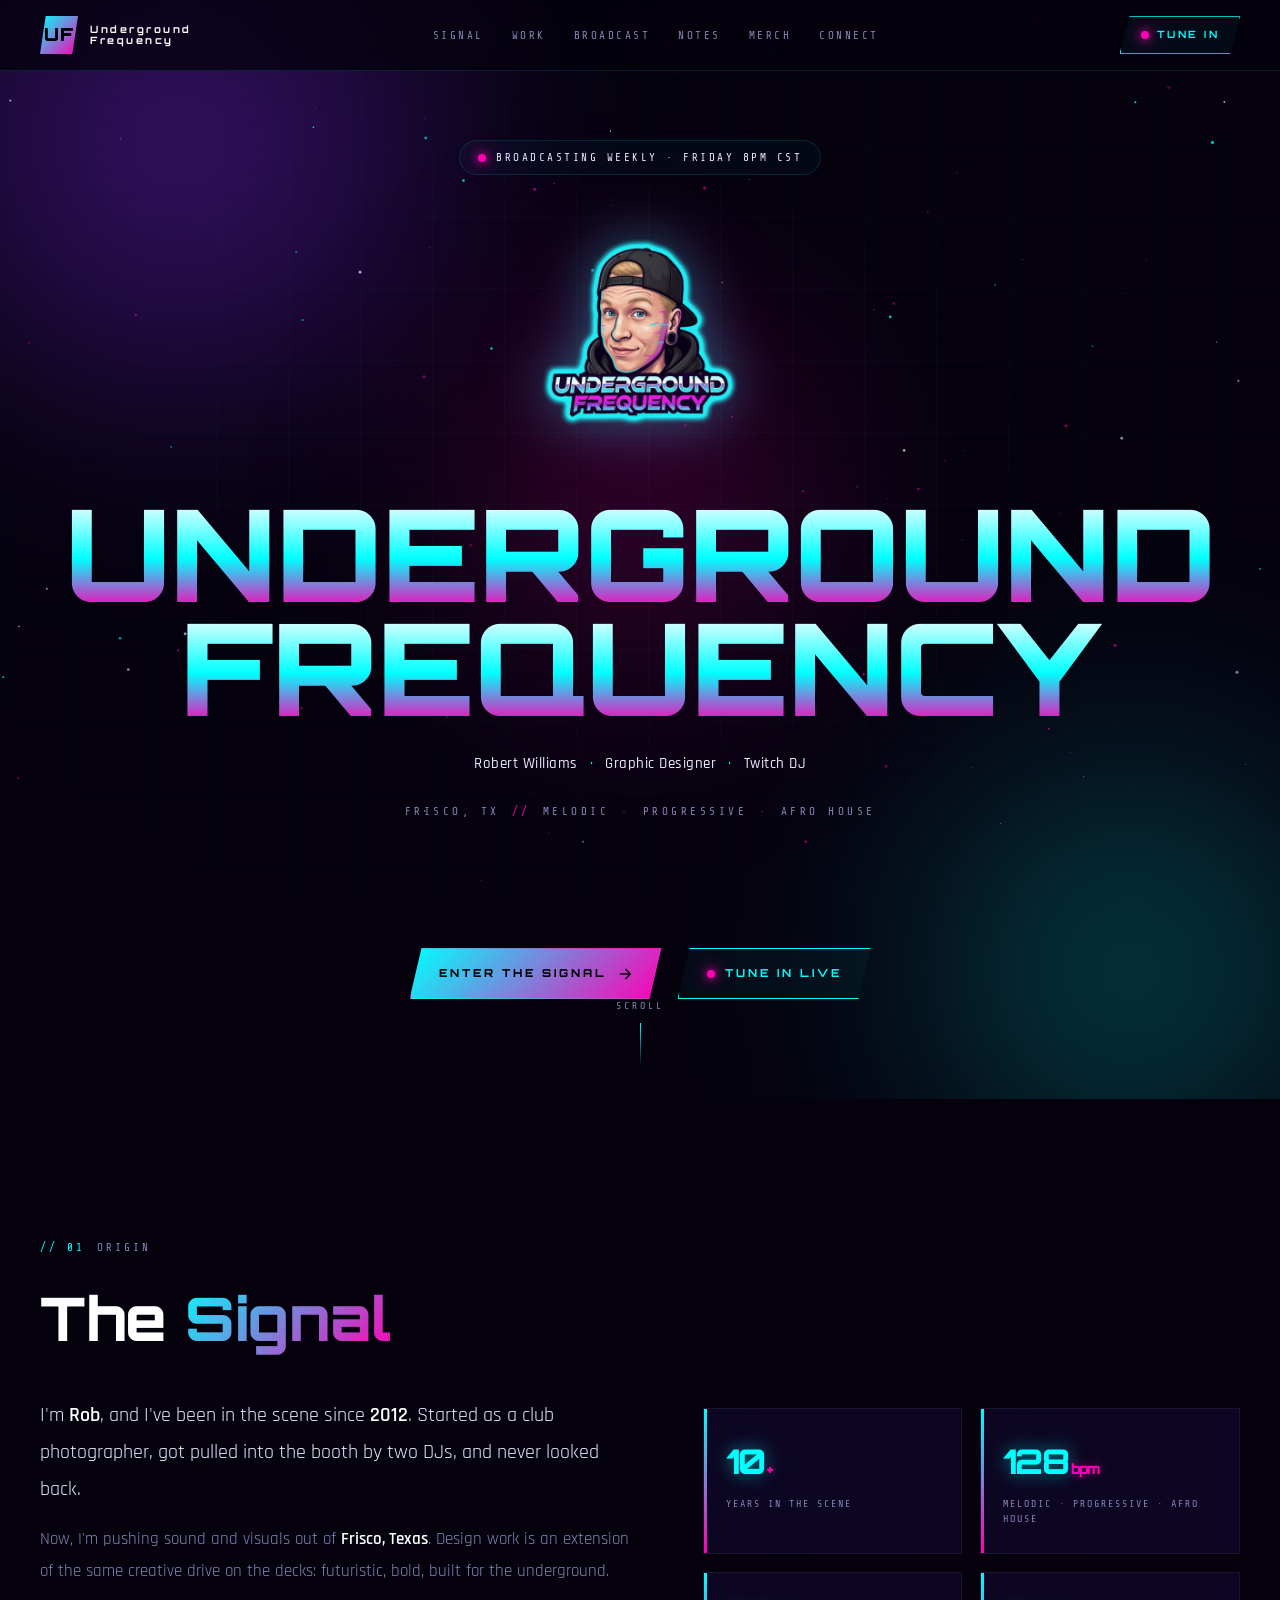
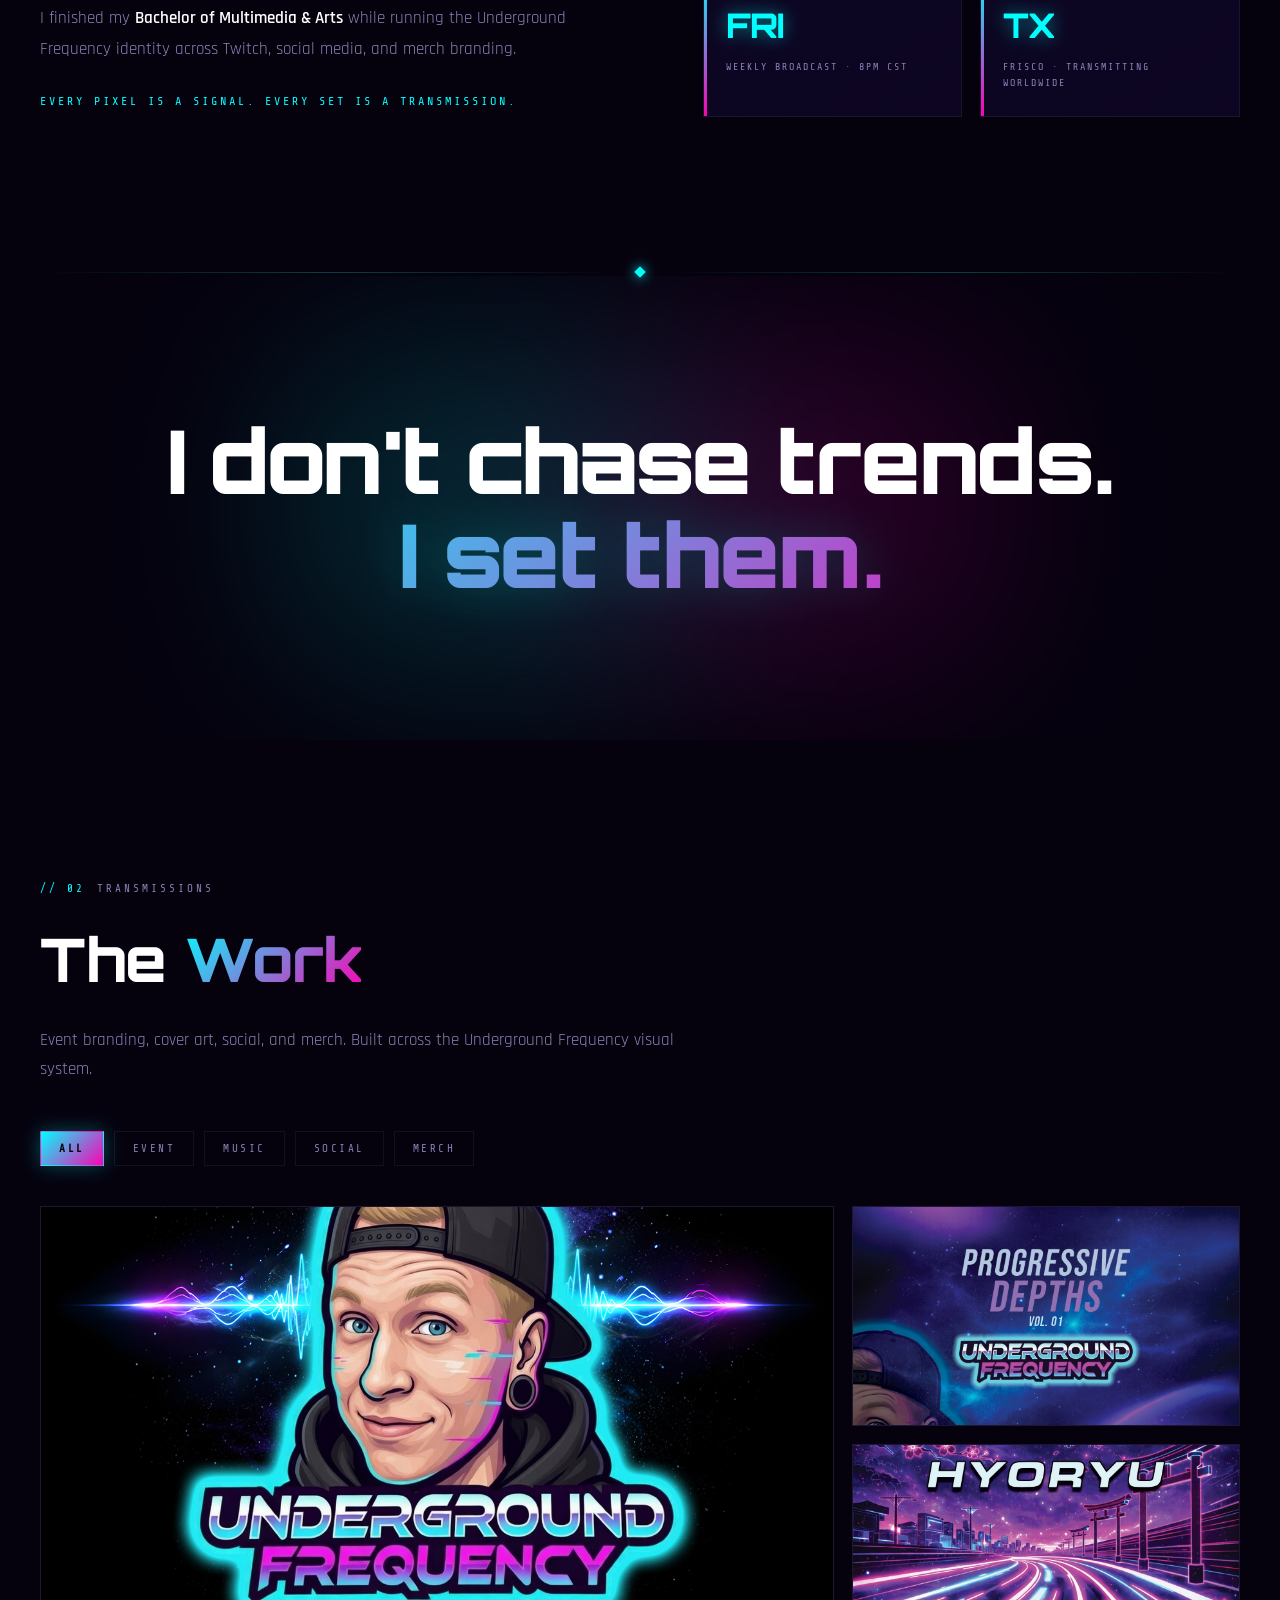
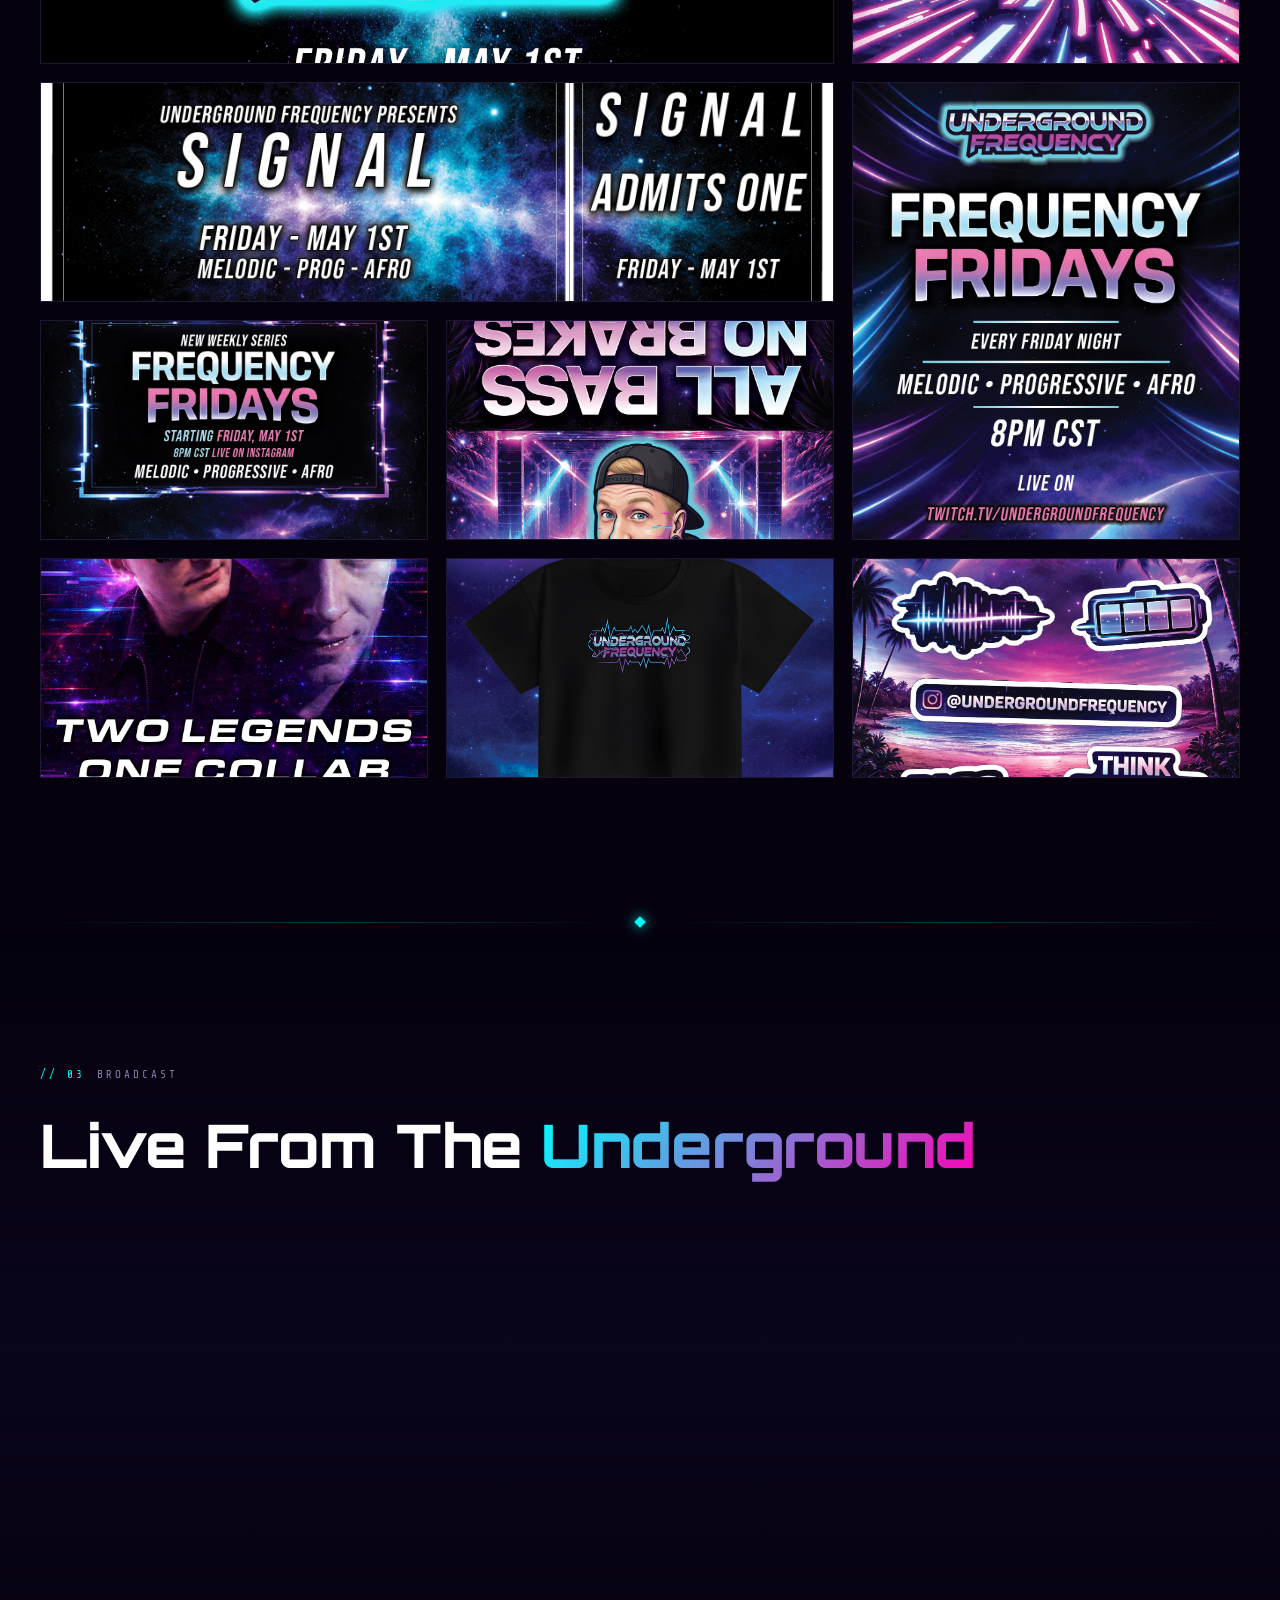
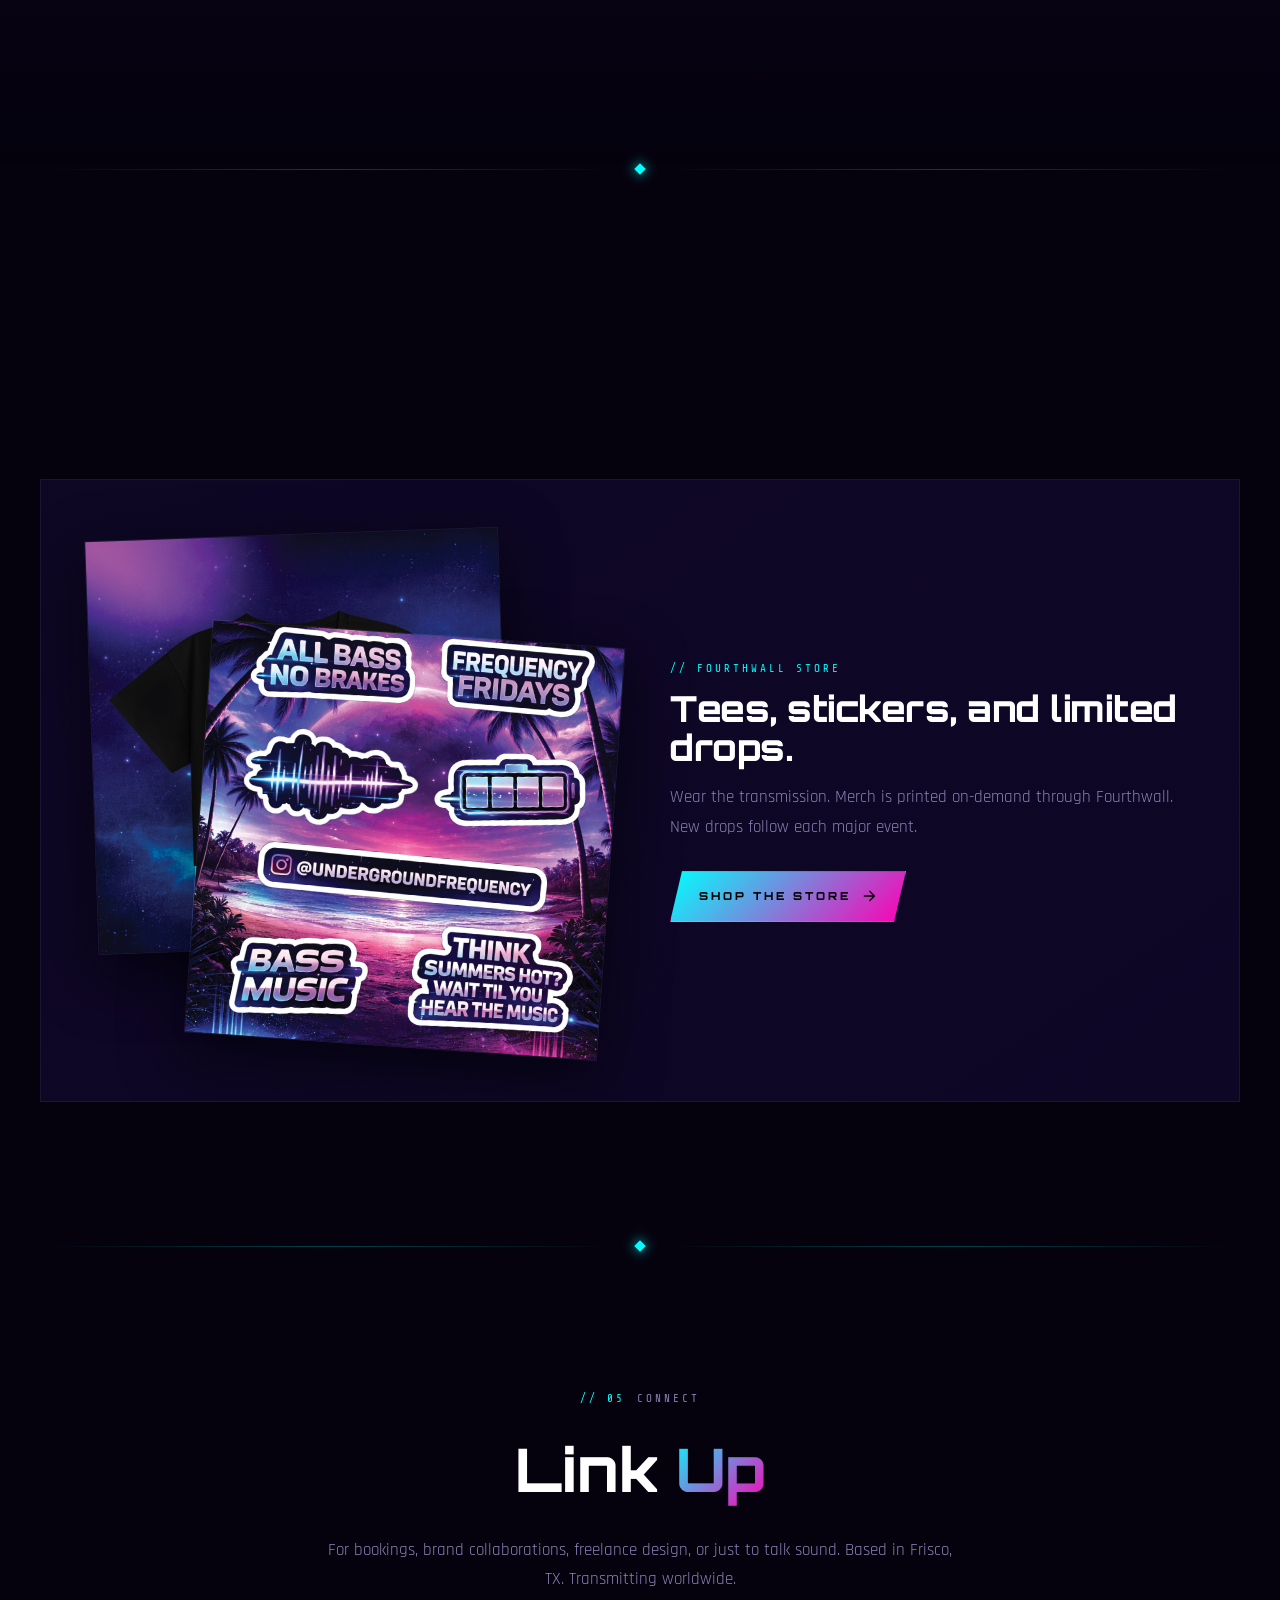
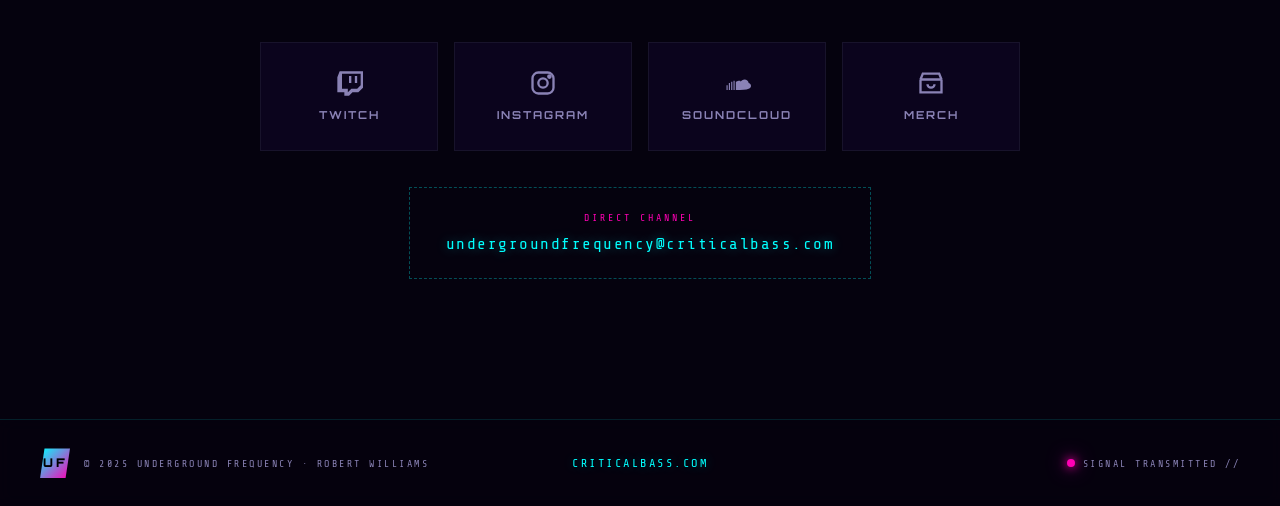
==== commit 1304cdc0: "Added OG Card and fixed email" ====
--- a/index.html
+++ b/index.html
@@ -5,13 +5,65 @@
 <meta name="viewport" content="width=device-width,initial-scale=1.0">
 <meta name="theme-color" content="#05020e">
 <title>Underground Frequency · Rob Williams · Graphic Designer · Twitch DJ</title>
-<meta name="description" content="Underground Frequency. Graphic design and Twitch DJ sets from Rob Williams. Melodic, progressive, and afro house out of Frisco, TX. Tune in live, shop merch, see the work.">
+<meta name="description" content="Twitch DJ and graphic designer for electronic music brands. Event branding, cover art, merch, stream overlays. Melodic · Progressive · Afro House. Frisco, TX.">
 <meta property="og:title" content="Underground Frequency · Rob Williams">
-<meta property="og:description" content="Graphic designer and Twitch DJ. Melodic · Progressive · Afro. Frisco, TX.">
+<meta property="og:description" content="Twitch DJ and graphic designer. Event branding, cover art, merch, stream overlays. Melodic · Progressive · Afro House. Frisco, TX.">
 <meta property="og:type" content="website">
 <meta property="og:url" content="https://criticalbass.com">
-<meta property="og:image" content="event_flyer.jpg">
+<meta property="og:image" content="og-card.png">
+<meta property="og:image:width" content="1200">
+<meta property="og:image:height" content="630">
 <meta name="twitter:card" content="summary_large_image">
+<script type="application/ld+json">
+{
+  "@context": "https://schema.org",
+  "@graph": [
+    {
+      "@type": "Person",
+      "@id": "https://criticalbass.com/#person",
+      "name": "Robert Williams",
+      "givenName": "Robert",
+      "familyName": "Williams",
+      "alternateName": "Rob Williams",
+      "jobTitle": "Graphic Designer and Twitch DJ",
+      "url": "https://criticalbass.com",
+      "image": "https://criticalbass.com/cyber_logo.png",
+      "description": "Graphic designer and Twitch DJ. Melodic, progressive, and afro house out of Frisco, TX.",
+      "address": {
+        "@type": "PostalAddress",
+        "addressLocality": "Frisco",
+        "addressRegion": "TX",
+        "addressCountry": "US"
+      },
+      "sameAs": [
+        "https://twitch.tv/undergroundfrequency",
+        "https://instagram.com/undergroundfrequencyofficial",
+        "https://soundcloud.com/undergroundfrequency"
+      ],
+      "performerIn": { "@id": "https://criticalbass.com/#group" }
+    },
+    {
+      "@type": "MusicGroup",
+      "@id": "https://criticalbass.com/#group",
+      "name": "Underground Frequency",
+      "alternateName": "UF",
+      "url": "https://criticalbass.com",
+      "logo": "https://criticalbass.com/cyber_logo.png",
+      "image": "https://criticalbass.com/cyber_logo.png",
+      "description": "Twitch DJ broadcasting melodic, progressive, and afro house from Frisco, TX.",
+      "genre": ["Melodic House", "Progressive House", "Afro House"],
+      "foundingLocation": { "@type": "Place", "name": "Frisco, TX" },
+      "member": { "@id": "https://criticalbass.com/#person" },
+      "sameAs": [
+        "https://twitch.tv/undergroundfrequency",
+        "https://instagram.com/undergroundfrequencyofficial",
+        "https://soundcloud.com/undergroundfrequency",
+        "https://undergroundfrequency-shop.fourthwall.com"
+      ]
+    }
+  ]
+}
+</script>
 <link rel="icon" type="image/png" href="cyber_logo.png">
 <link rel="preconnect" href="https://fonts.googleapis.com">
 <link rel="preconnect" href="https://fonts.gstatic.com" crossorigin>
@@ -73,10 +125,10 @@
       <span>FRISCO, TX</span>
       <span class="sep">//</span>
       <span>MELODIC</span>
-      <span class="sep">/</span>
+      <span class="sep">·</span>
       <span>PROGRESSIVE</span>
-      <span class="sep">/</span>
-      <span>AFRO</span>
+      <span class="sep">·</span>
+      <span>AFRO HOUSE</span>
     </p>
 
     <div class="waveform" aria-hidden="true">
@@ -126,7 +178,7 @@
         </div>
         <div class="stat">
           <span class="stat-num">128<small>bpm</small></span>
-          <span class="stat-lbl">House · Melodic · Afro</span>
+          <span class="stat-lbl">Melodic · Progressive · Afro House</span>
         </div>
         <div class="stat">
           <span class="stat-num">FRI</span>
@@ -142,6 +194,16 @@
 </section>
 
 <div class="divider" aria-hidden="true"><span></span><i></i><span></span></div>
+
+<section class="manifesto" aria-label="Brand manifesto">
+  <div class="manifesto-glow" aria-hidden="true"></div>
+  <div class="manifesto-inner">
+    <blockquote class="manifesto-quote" data-reveal>
+      <span class="manifesto-line">I don't chase trends.</span>
+      <span class="manifesto-line manifesto-line-accent">I set them.</span>
+    </blockquote>
+  </div>
+</section>
 
 <section class="section" id="work">
   <div class="wrap">
@@ -272,7 +334,7 @@
           <span>FREQUENCY FRIDAYS</span>
         </div>
         <h3 class="broadcast-title">Every Friday · 8PM CST</h3>
-        <p class="broadcast-copy">Melodic, progressive, and afro house at <strong>128 BPM</strong>. Immersive sets designed to match the visuals: atmospheric, intentional, built for the long ride.</p>
+        <p class="broadcast-copy">Melodic · Progressive · Afro House at <strong>128 BPM</strong>. Immersive sets designed to match the visuals: atmospheric, intentional, built for the long ride.</p>
         <div class="broadcast-ctas">
           <a href="https://twitch.tv/undergroundfrequency" target="_blank" rel="noopener" class="btn btn-primary">
             <span>Watch on Twitch</span>
@@ -351,9 +413,9 @@
       </a>
     </div>
 
-    <a href="mailto:kitetsu.2022@gmail.com" class="email-link" data-reveal>
+    <a href="mailto:undergroundfrequency@criticalbass.com" class="email-link" data-reveal>
       <span class="email-label">DIRECT CHANNEL</span>
-      <span class="email-addr">kitetsu.2022@gmail.com</span>
+      <span class="email-addr">undergroundfrequency@criticalbass.com</span>
     </a>
   </div>
 </section>
--- a/styles.css
+++ b/styles.css
@@ -998,6 +998,56 @@
   transform: rotate(90deg);
 }
 
+/* ---------- Manifesto section breaker ---------- */
+
+.manifesto {
+  position: relative;
+  z-index: 3;
+  padding: 140px 40px;
+  overflow: hidden;
+  text-align: center;
+}
+.manifesto-glow {
+  position: absolute;
+  top: 50%; left: 50%;
+  transform: translate(-50%, -50%);
+  width: 820px; height: 500px;
+  max-width: 90vw;
+  background:
+    radial-gradient(ellipse 60% 80% at 30% 50%, rgba(0, 255, 255, 0.18), transparent 70%),
+    radial-gradient(ellipse 60% 80% at 70% 50%, rgba(255, 0, 180, 0.18), transparent 70%);
+  filter: blur(70px);
+  pointer-events: none;
+  z-index: 0;
+}
+.manifesto-inner {
+  position: relative;
+  z-index: 1;
+  max-width: 1080px;
+  margin: 0 auto;
+}
+.manifesto-quote {
+  font-family: 'Orbitron', monospace;
+  font-weight: 900;
+  font-size: clamp(34px, 7vw, 88px);
+  line-height: 1.02;
+  letter-spacing: -2px;
+  display: flex;
+  flex-direction: column;
+  gap: 4px;
+}
+.manifesto-line {
+  color: var(--white);
+  display: block;
+}
+.manifesto-line-accent {
+  background: var(--grad);
+  -webkit-background-clip: text;
+  background-clip: text;
+  -webkit-text-fill-color: transparent;
+  filter: drop-shadow(0 0 24px rgba(0, 255, 255, 0.2));
+}
+
 /* ---------- Notes / long-form pages ---------- */
 
 .nav-links a.active {
@@ -1547,6 +1597,7 @@
   .socials { grid-template-columns: 1fr 1fr; }
   .hero-ctas { flex-direction: column; align-items: stretch; width: 100%; max-width: 320px; }
   .btn { justify-content: center; }
+  .manifesto { padding: 80px 20px; }
   .page-hero { padding: 140px 20px 60px; }
   .notes-grid { grid-template-columns: 1fr; }
   .notes-empty { padding: 48px 24px; }
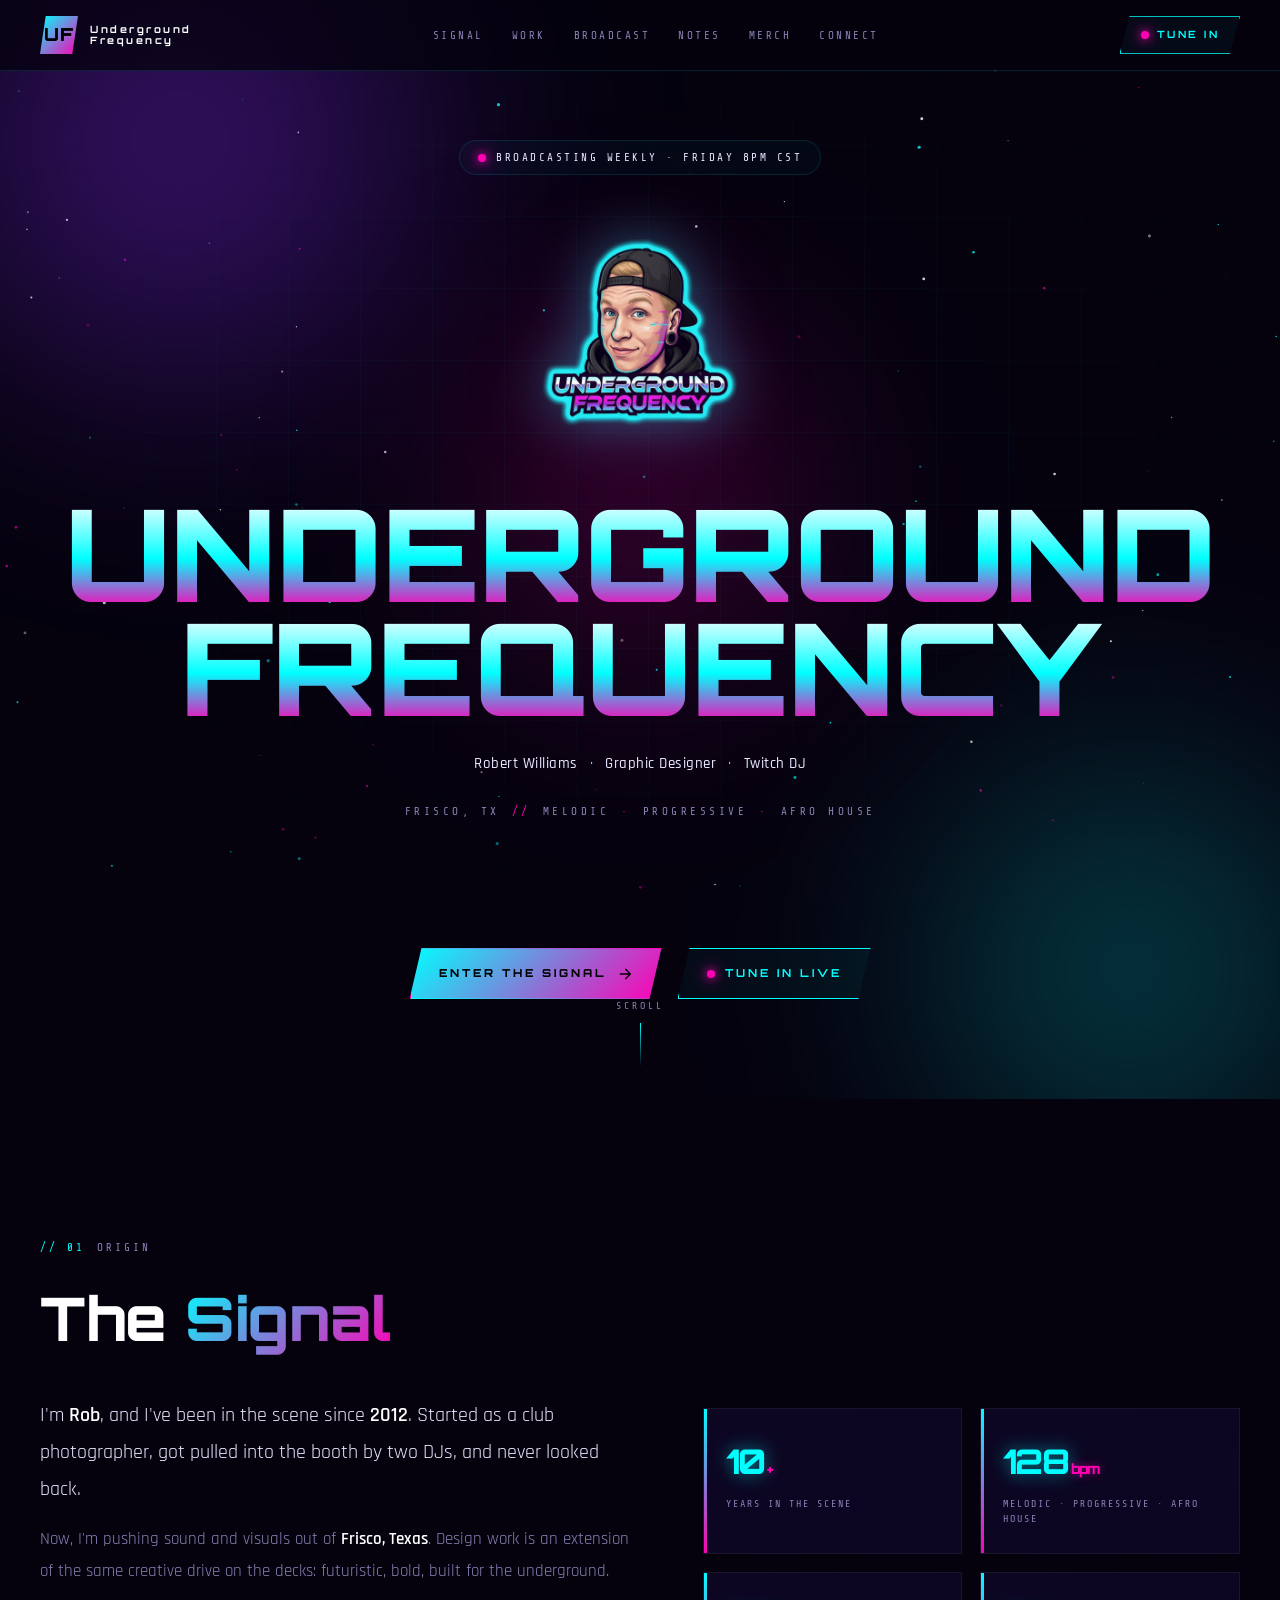
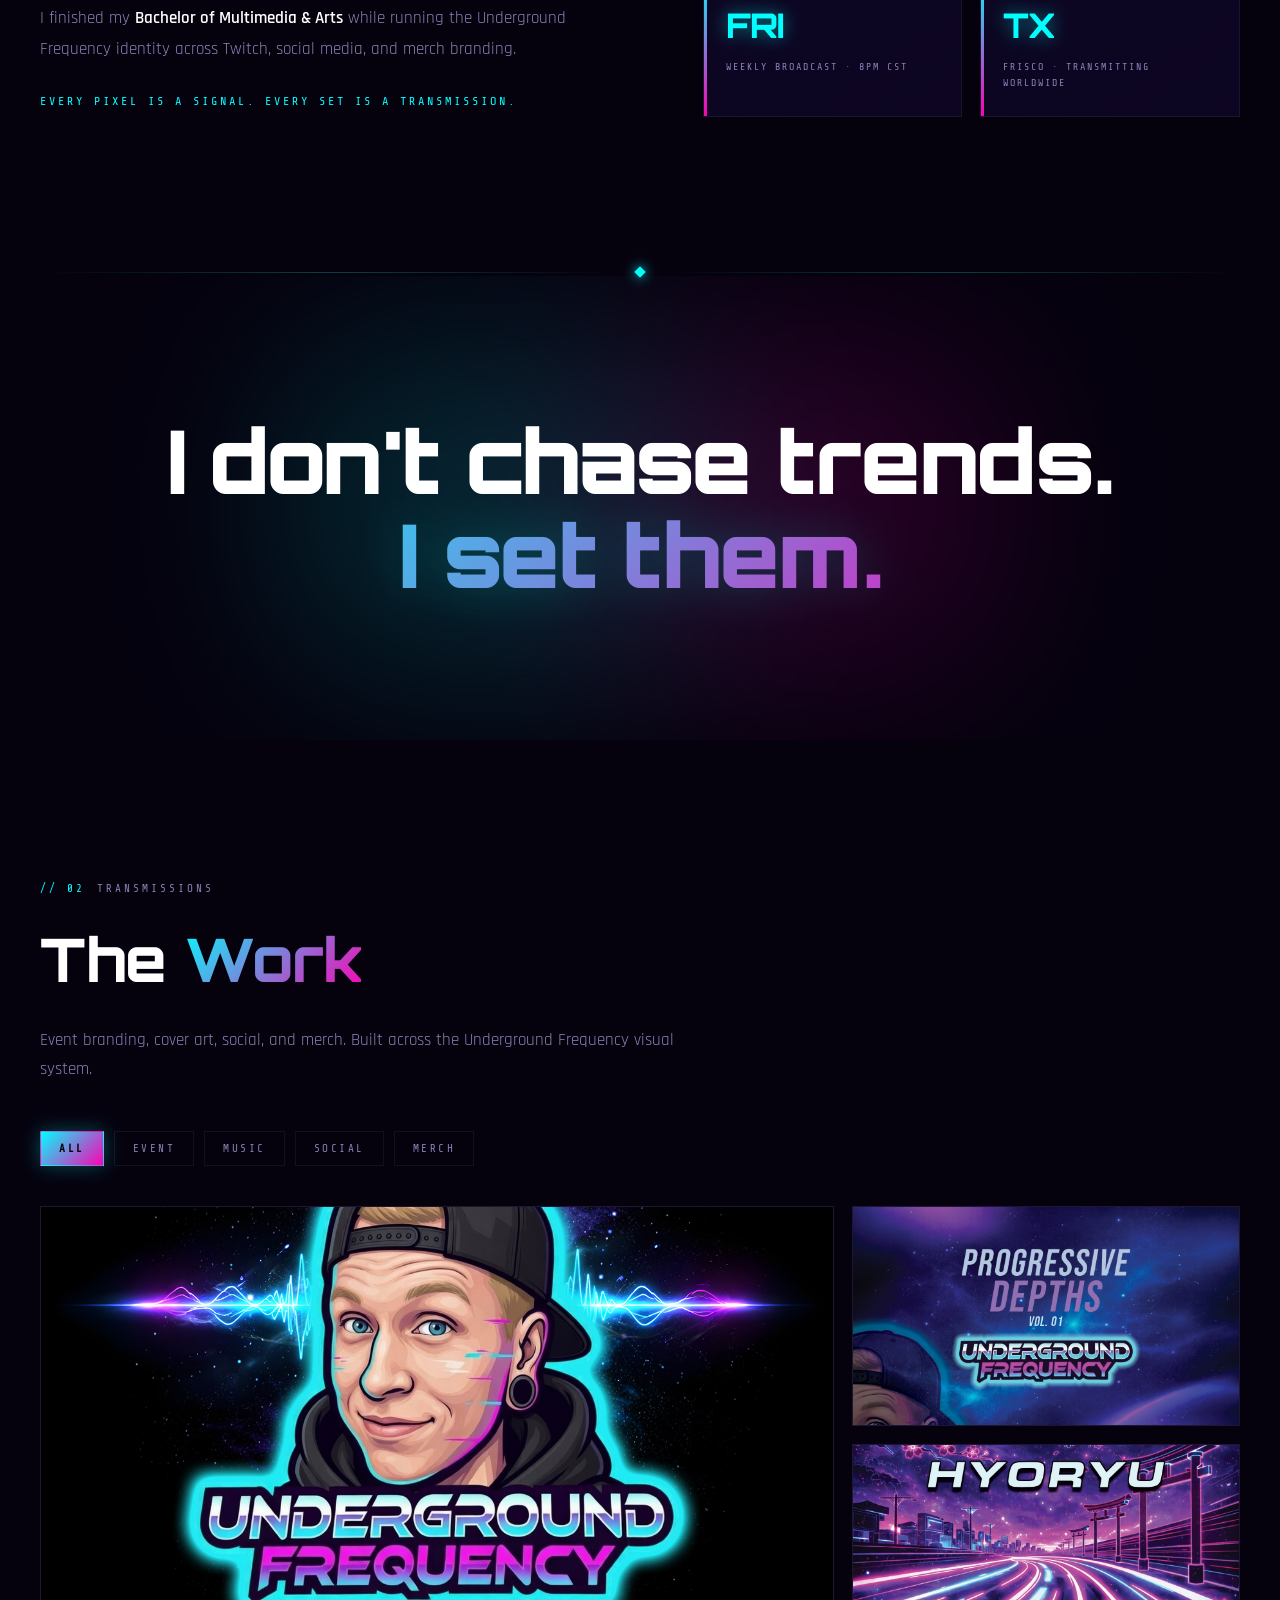
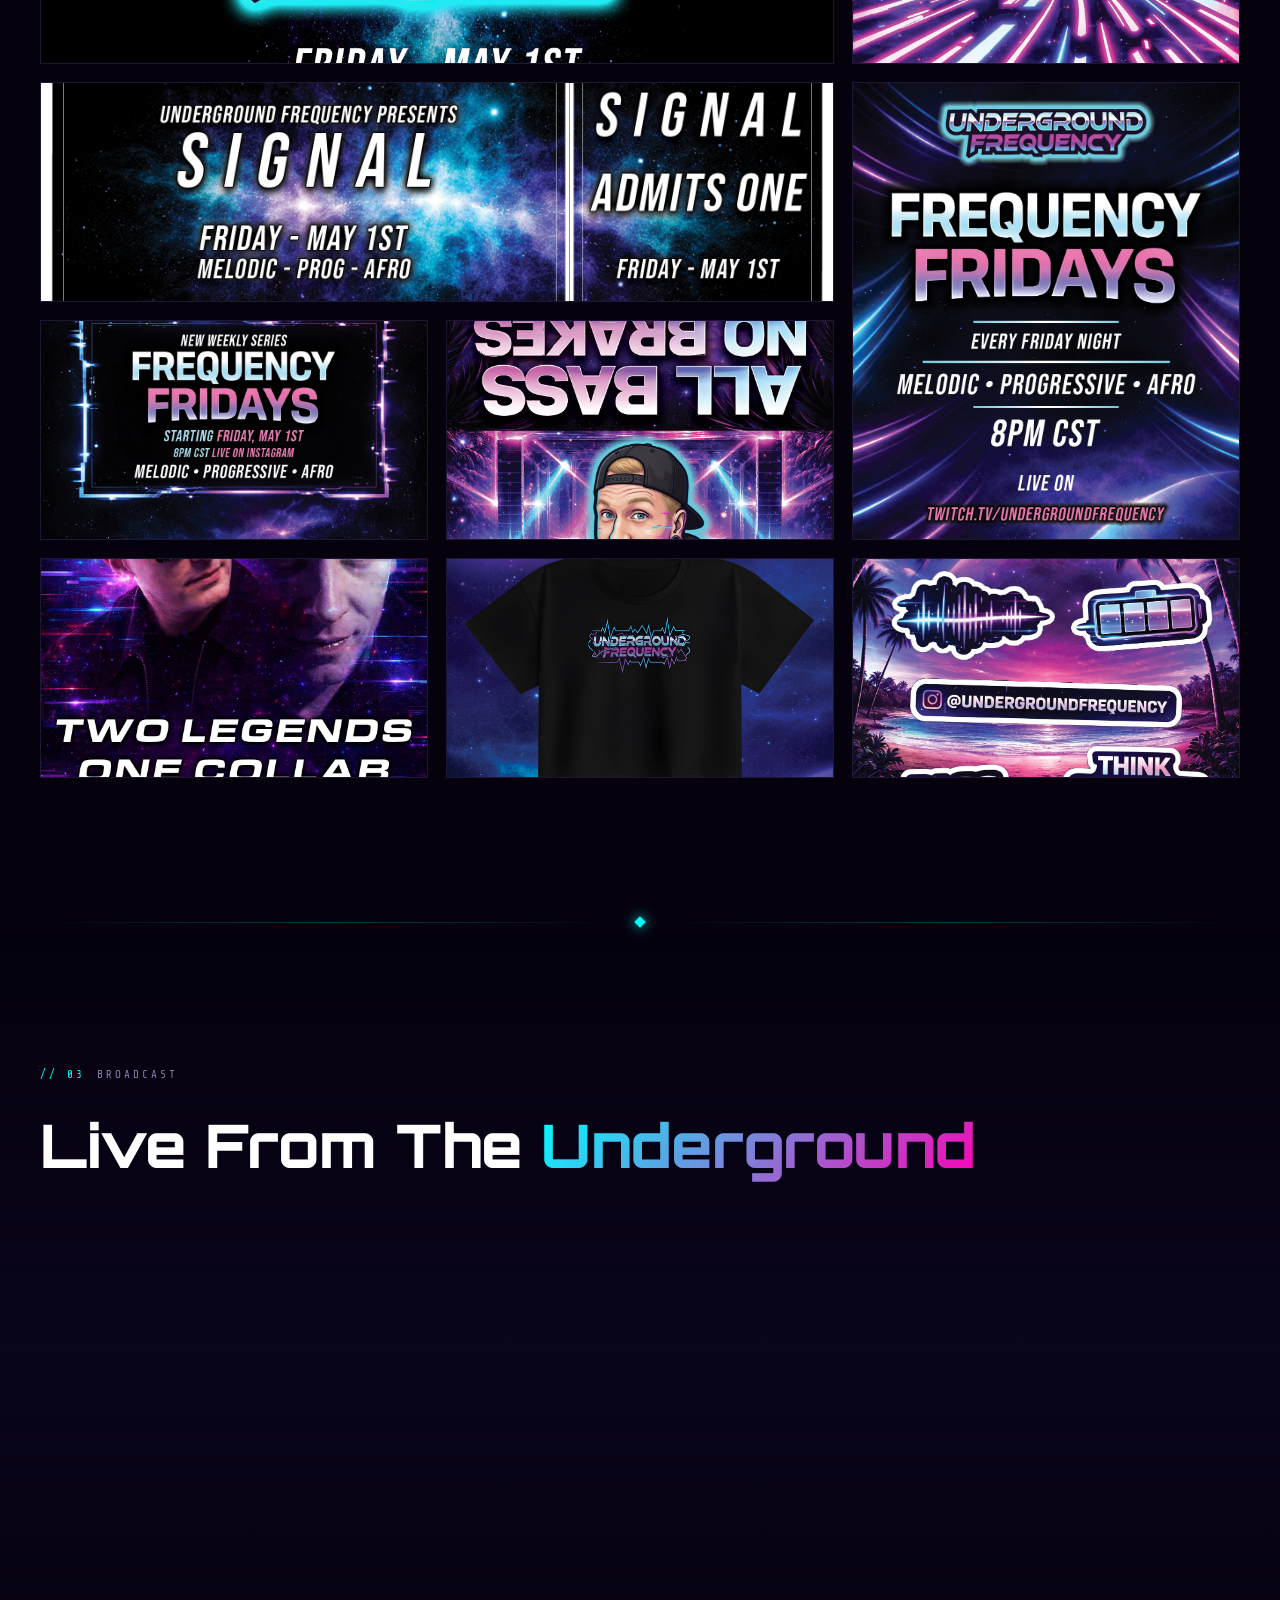
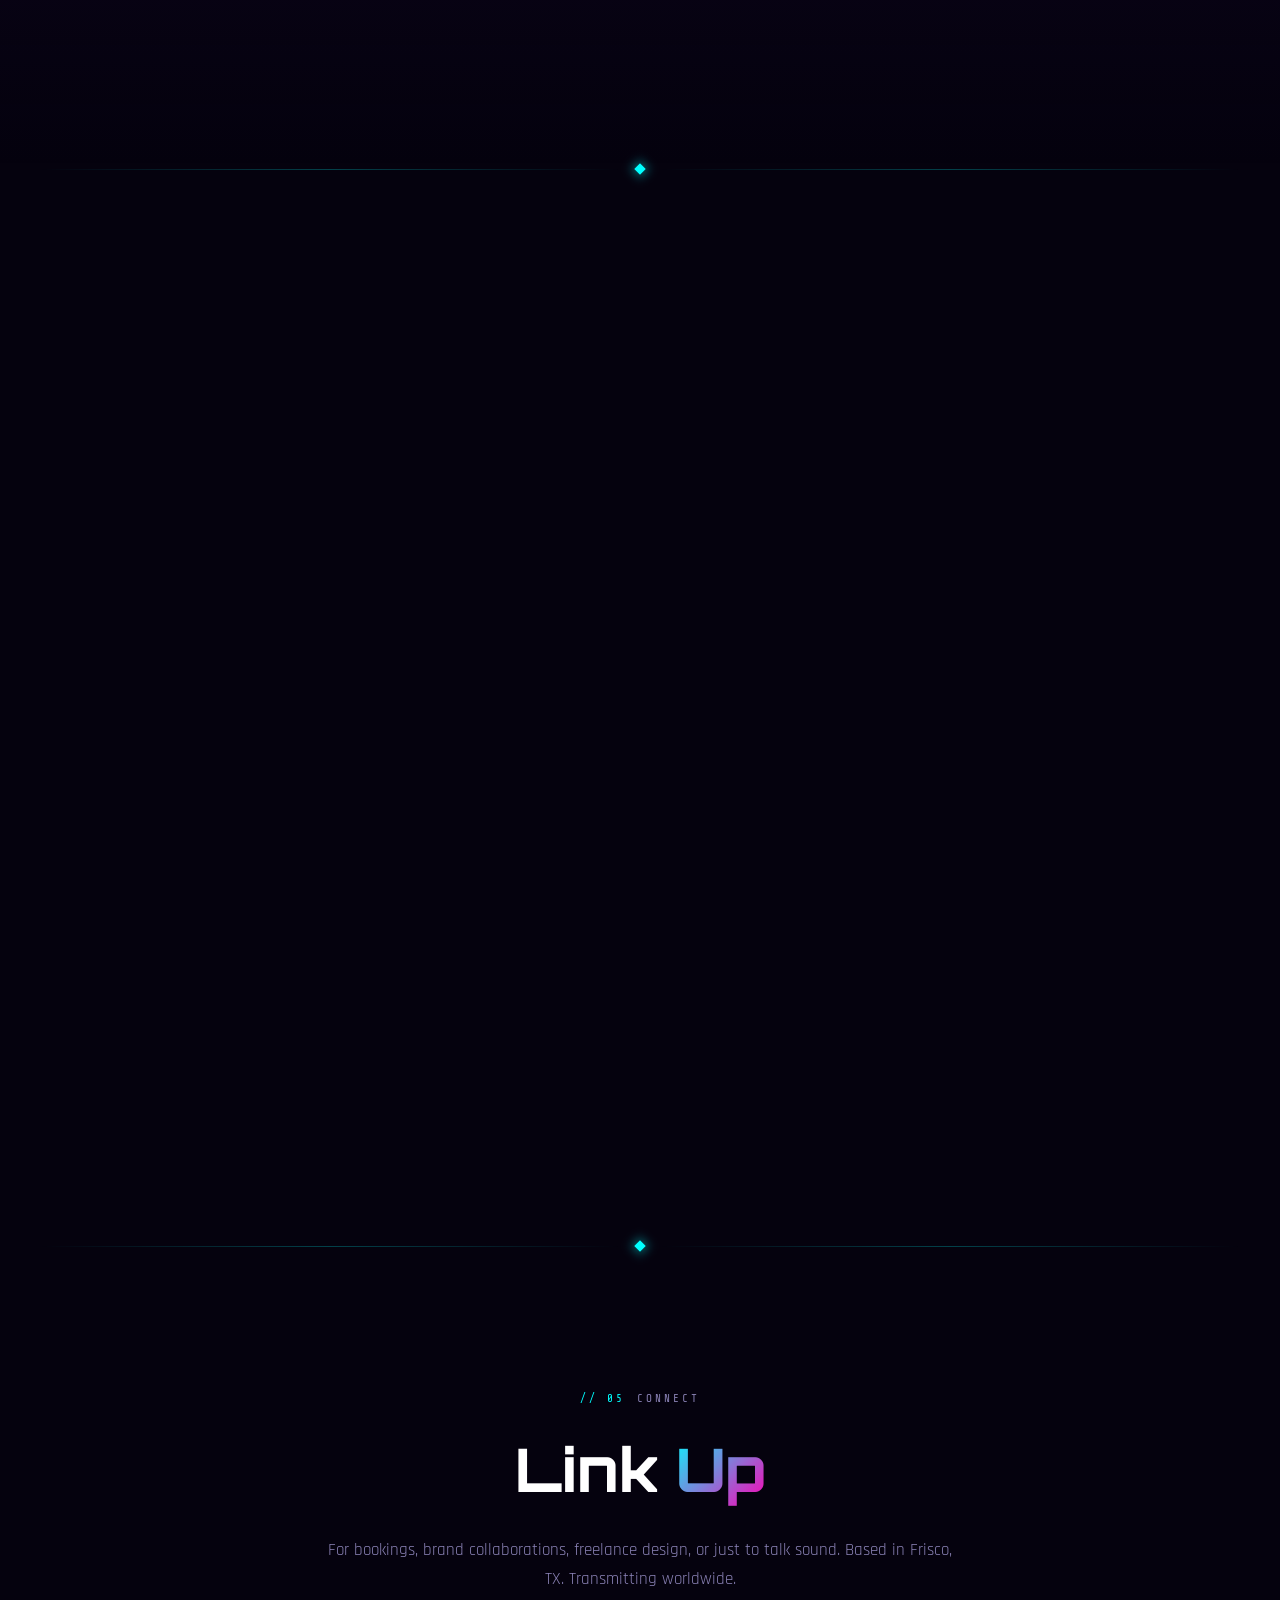
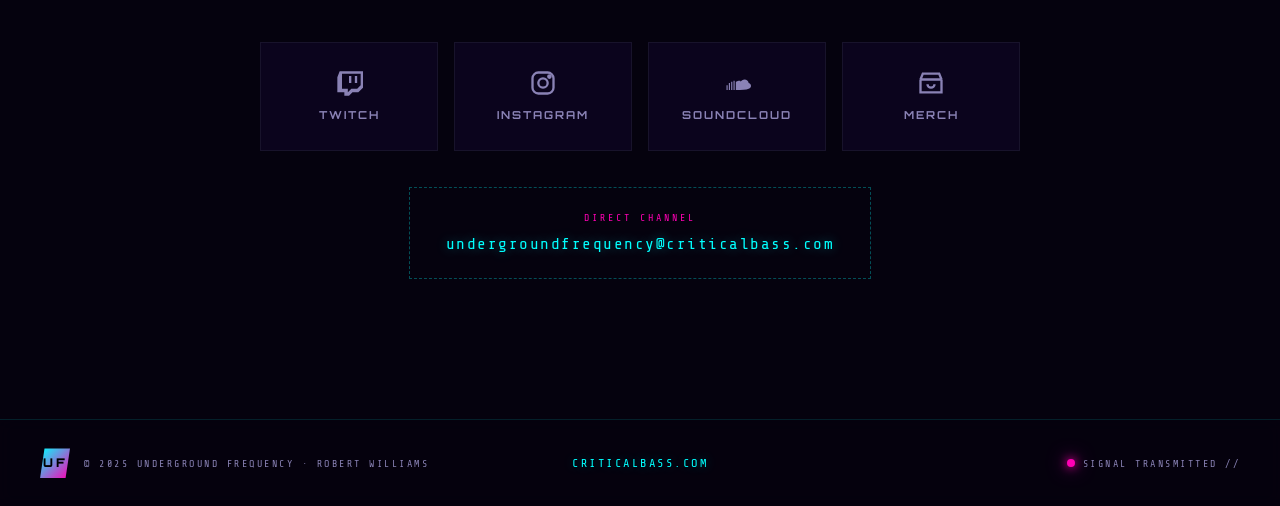
==== commit dcbb746e: "Fix OG image absolute URL and extend og:title" ====
--- a/index.html
+++ b/index.html
@@ -6,13 +6,14 @@
 <meta name="theme-color" content="#05020e">
 <title>Underground Frequency · Rob Williams · Graphic Designer · Twitch DJ</title>
 <meta name="description" content="Twitch DJ and graphic designer for electronic music brands. Event branding, cover art, merch, stream overlays. Melodic · Progressive · Afro House. Frisco, TX.">
-<meta property="og:title" content="Underground Frequency · Rob Williams">
+<meta property="og:title" content="Underground Frequency · Rob Williams · Designer & Twitch DJ">
 <meta property="og:description" content="Twitch DJ and graphic designer. Event branding, cover art, merch, stream overlays. Melodic · Progressive · Afro House. Frisco, TX.">
 <meta property="og:type" content="website">
 <meta property="og:url" content="https://criticalbass.com">
-<meta property="og:image" content="og-card.png">
+<meta property="og:image" content="https://criticalbass.vercel.app/og-card.png">
 <meta property="og:image:width" content="1200">
 <meta property="og:image:height" content="630">
+<meta property="og:image:alt" content="Underground Frequency · I don't chase trends. I set them. · criticalbass.com">
 <meta name="twitter:card" content="summary_large_image">
 <script type="application/ld+json">
 {
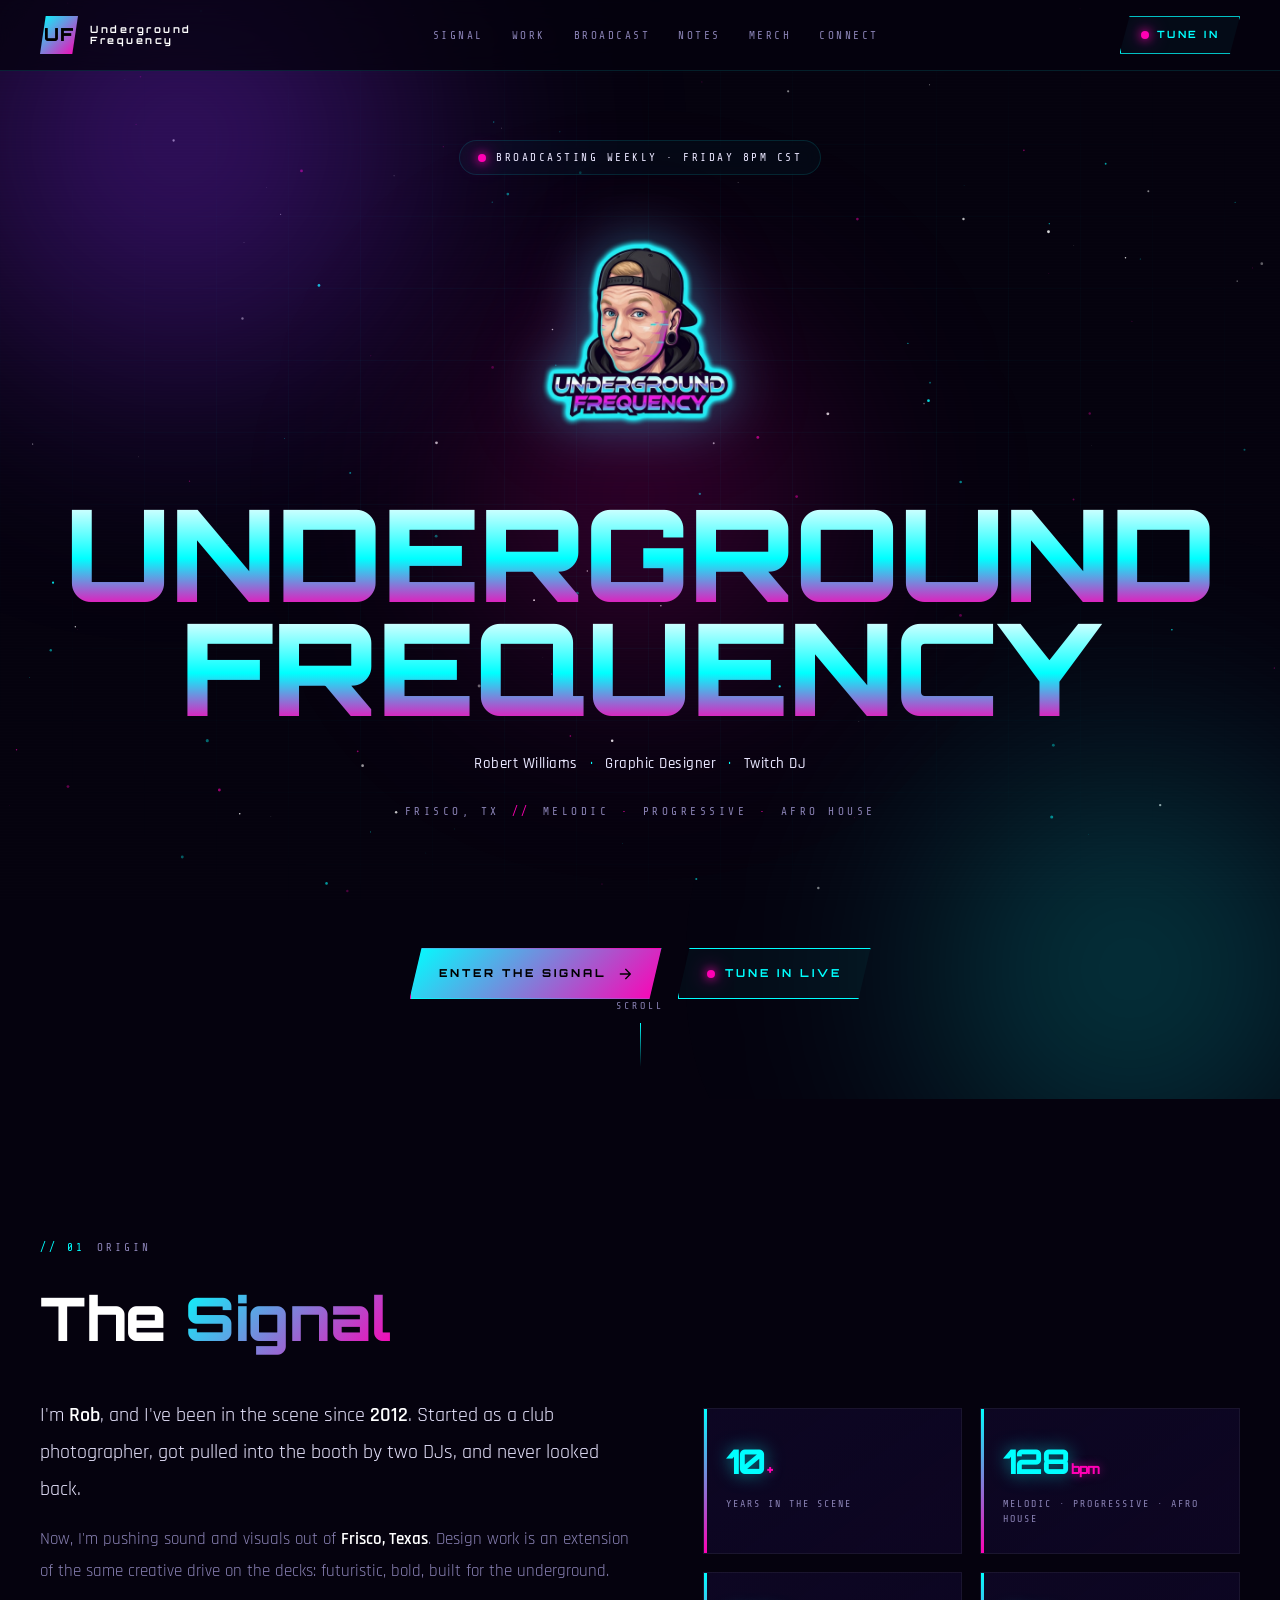
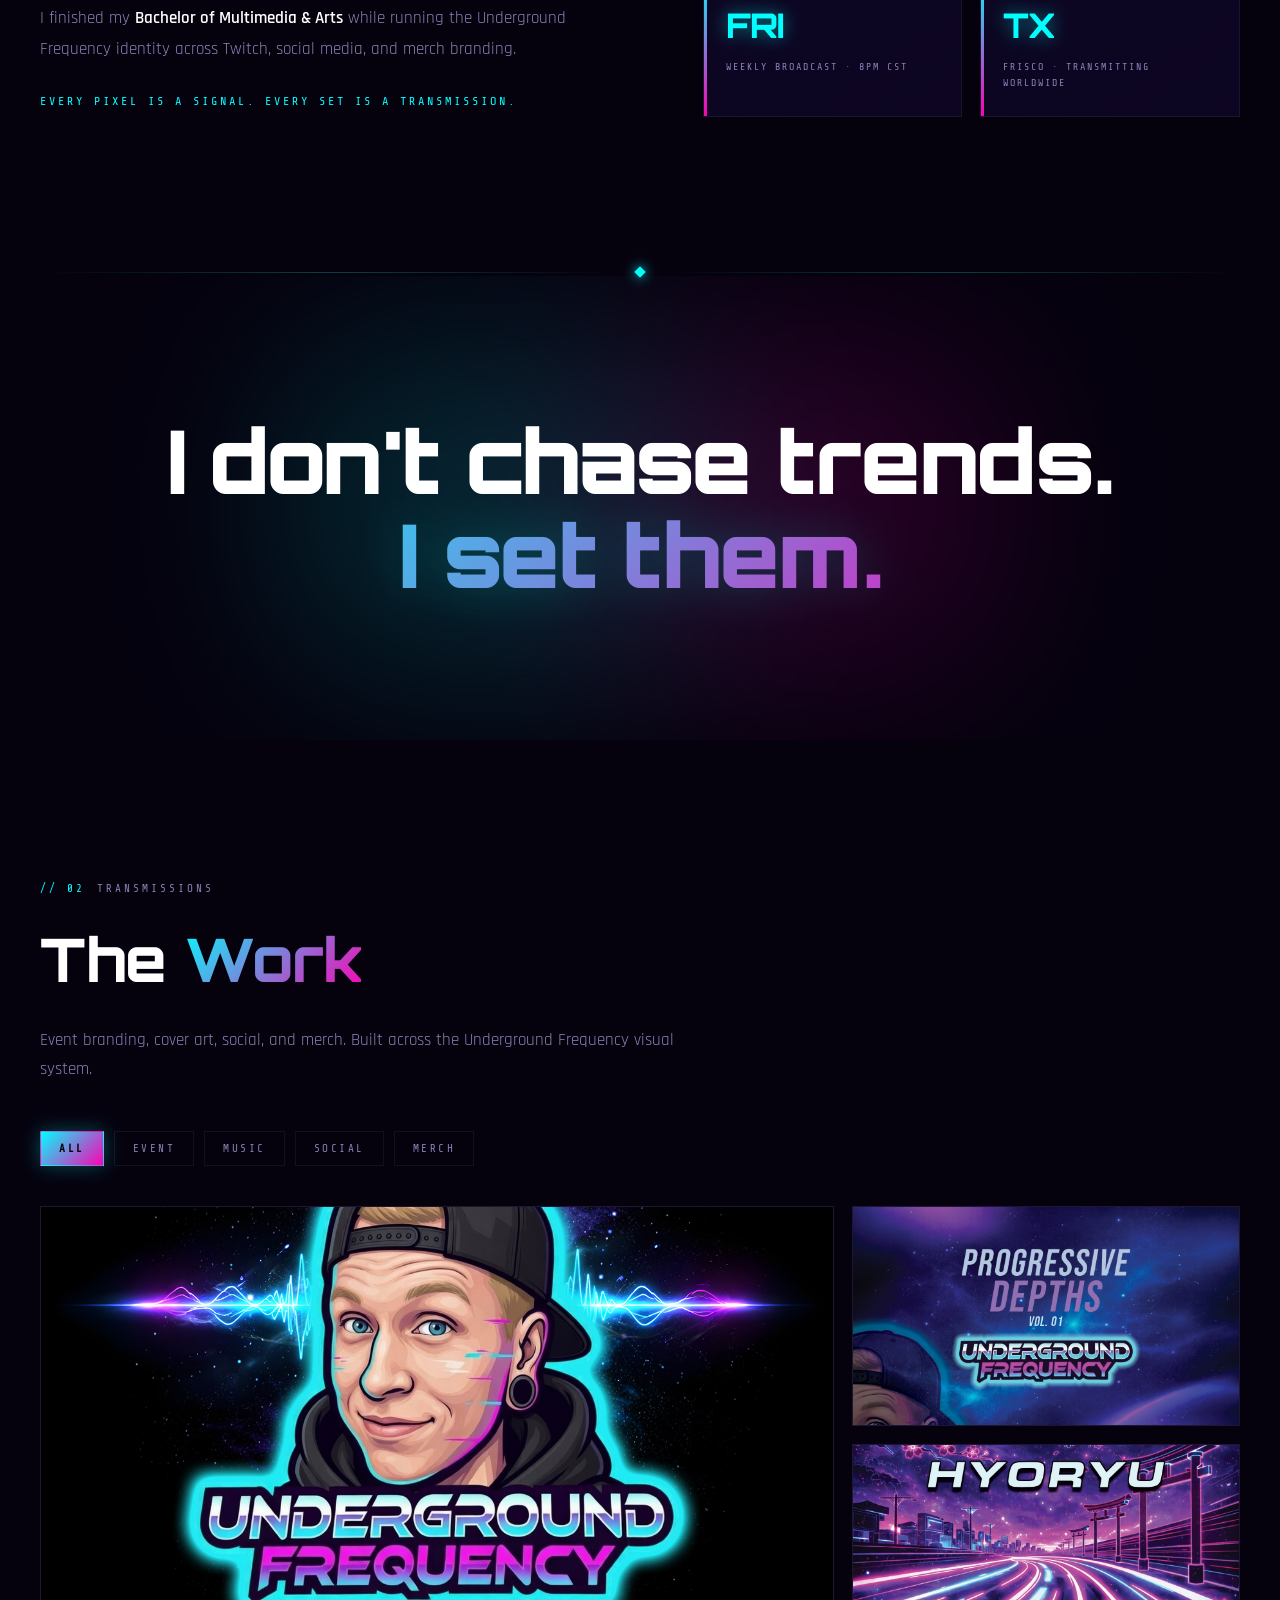
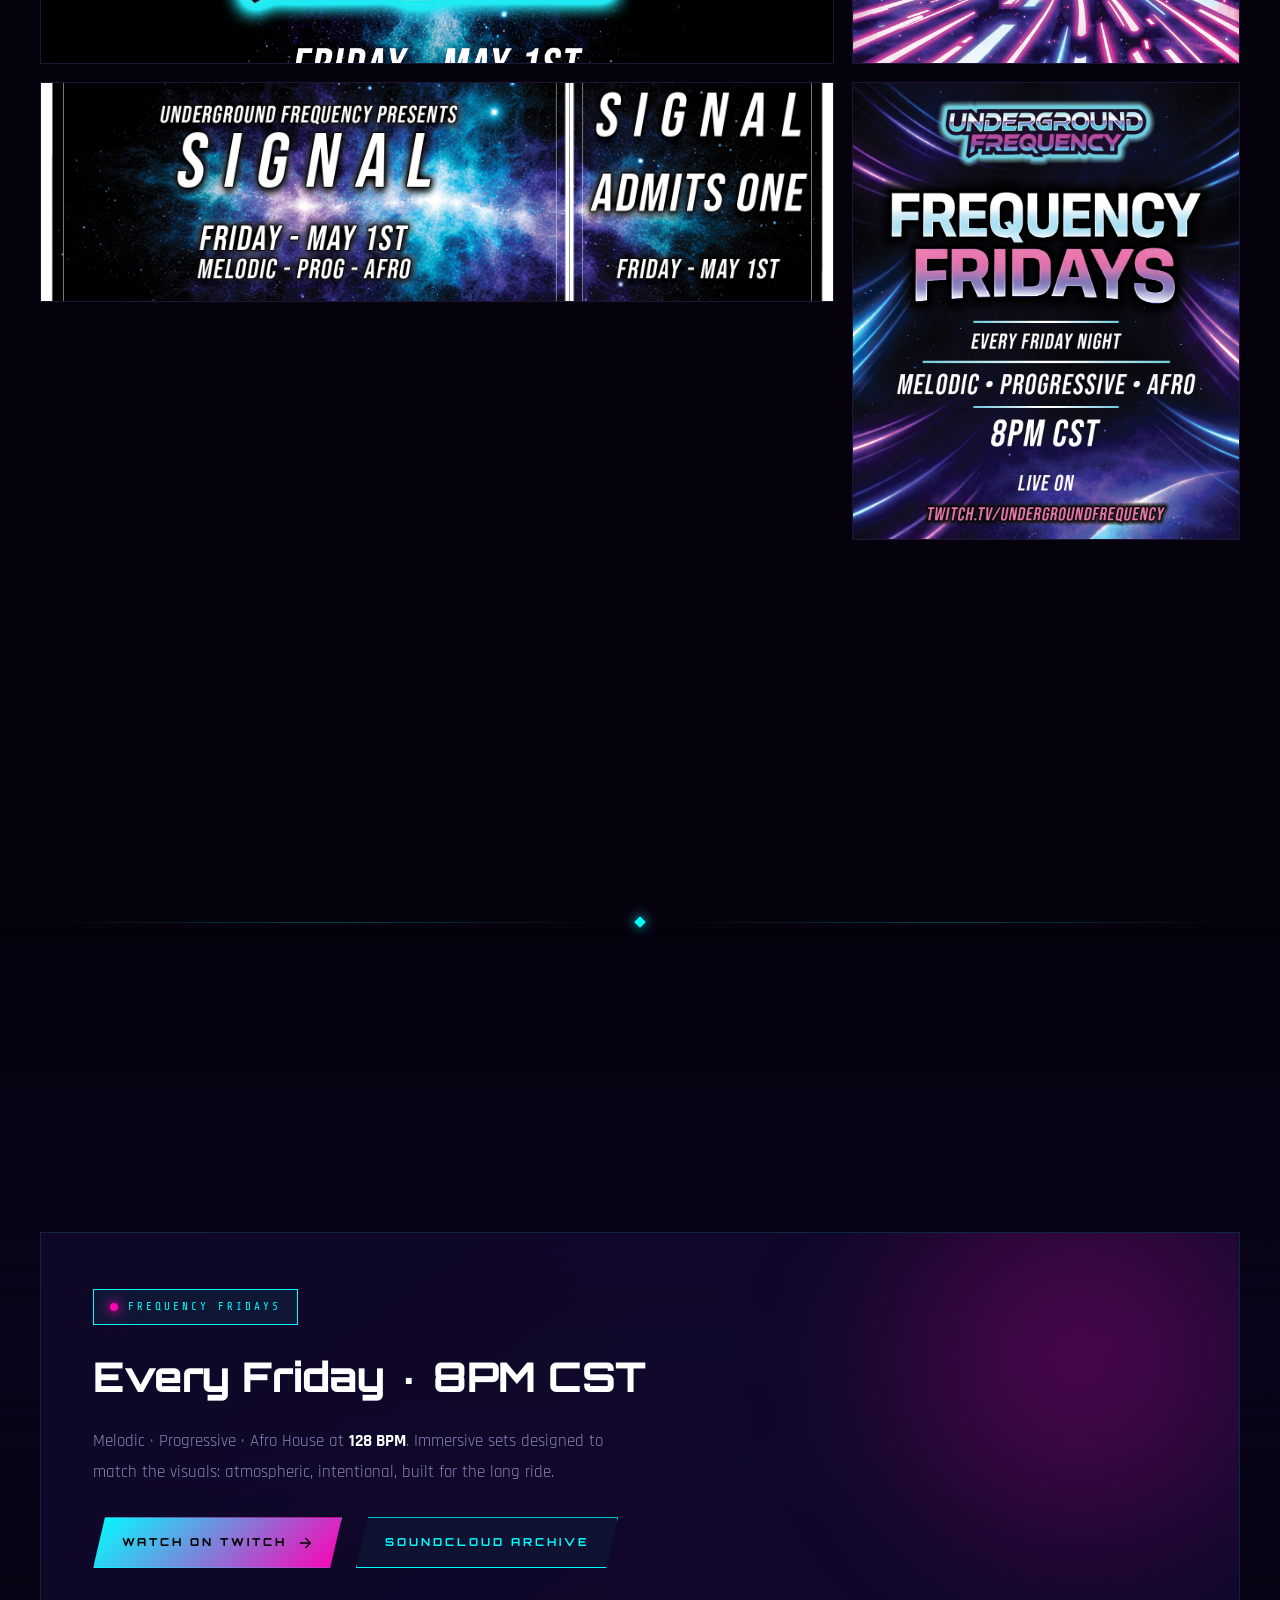
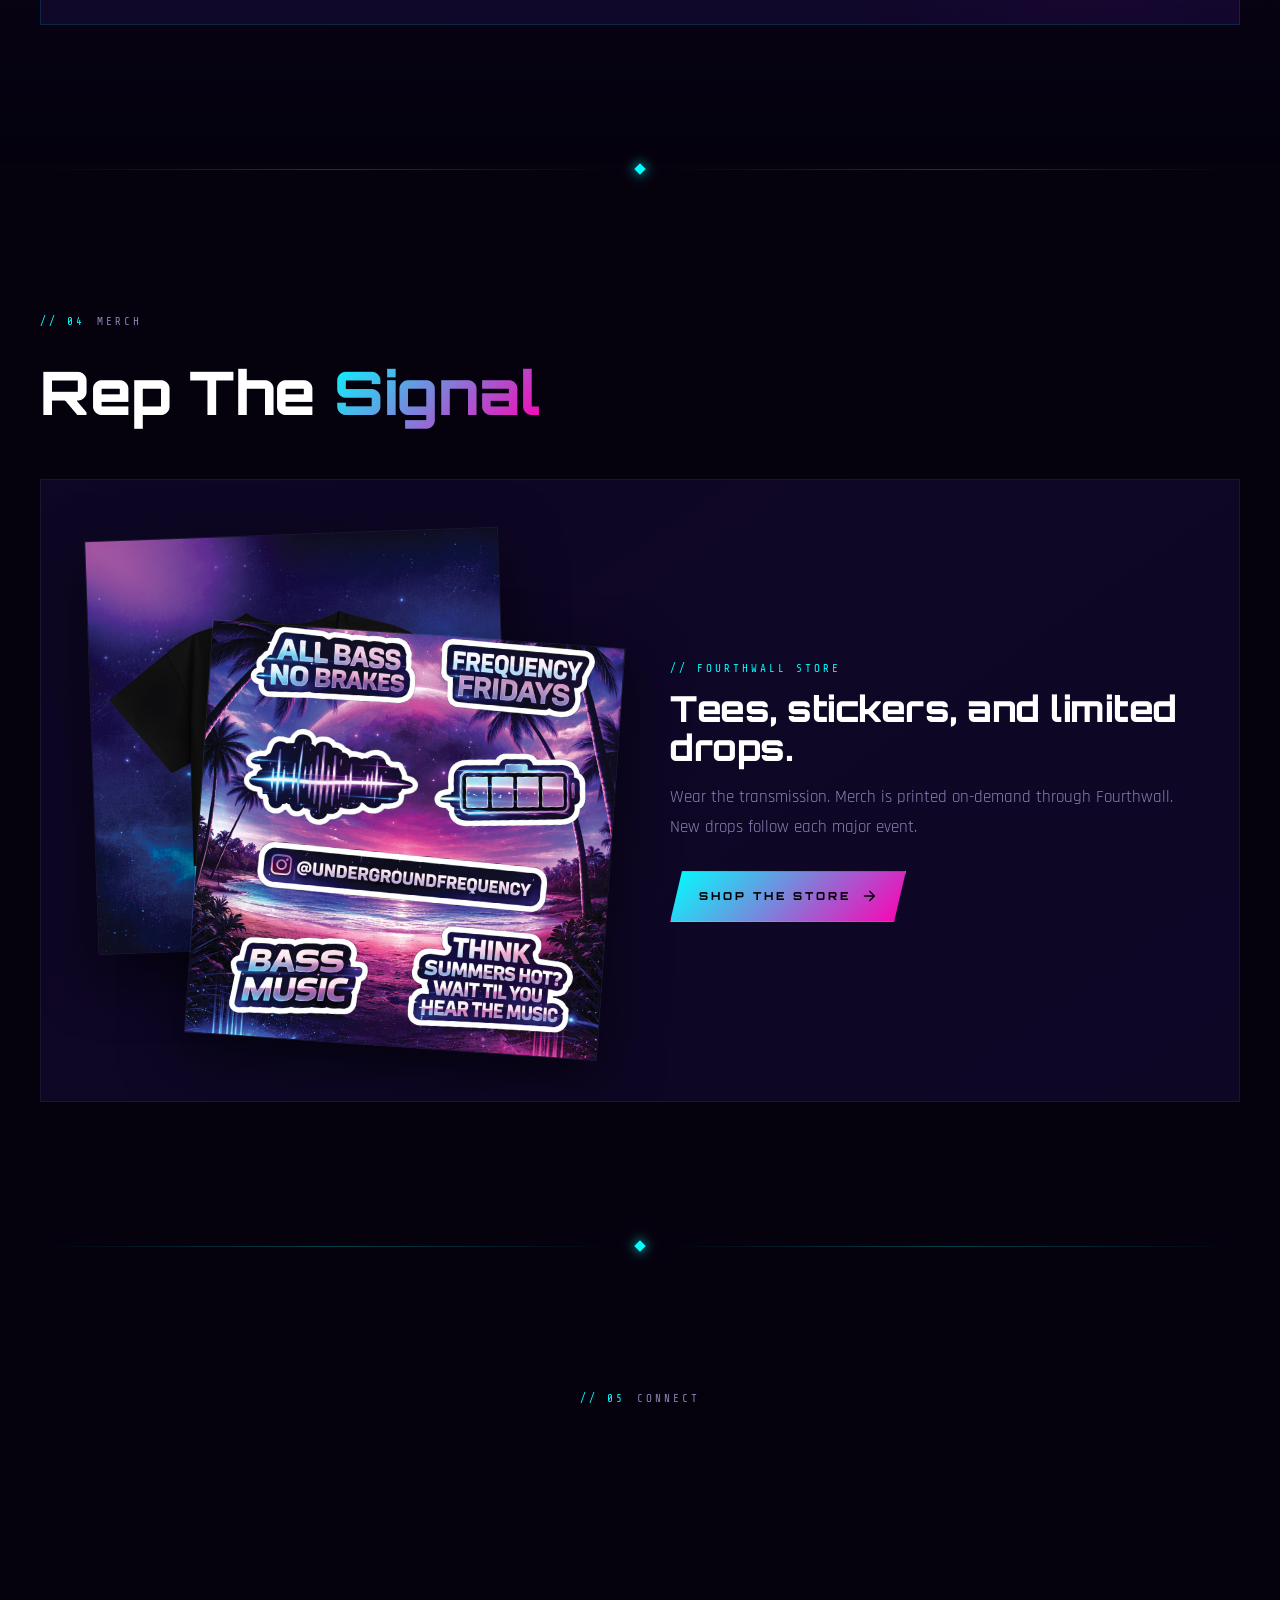
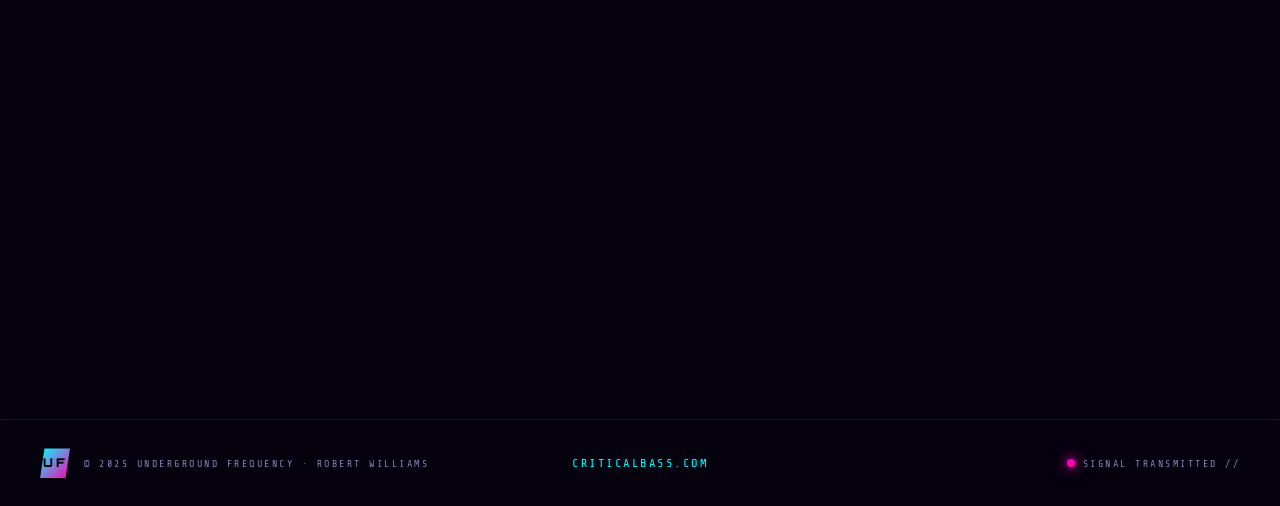
==== commit 358b0c95: "Add fullscreen case study overlay with 10 work pieces" ====
--- a/index.html
+++ b/index.html
@@ -224,7 +224,7 @@
     </div>
 
     <div class="gallery">
-      <figure class="tile tile-lg" data-cat="event" data-reveal>
+      <figure class="tile tile-lg" data-cat="event" data-case="signal-flyer" data-reveal role="button" tabindex="0" aria-label="Open SIGNAL flyer case study">
         <img src="event_flyer.jpg" alt="SIGNAL event flyer" loading="lazy">
         <figcaption>
           <span class="tile-cat">Event Branding</span>
@@ -233,7 +233,7 @@
         </figcaption>
       </figure>
 
-      <figure class="tile" data-cat="music" data-reveal>
+      <figure class="tile" data-cat="music" data-case="progressive-depths-vol-01" data-reveal role="button" tabindex="0" aria-label="Open Progressive Depths Vol. 01 case study">
         <img src="mix_artwork.jpg" alt="Progressive Depths Vol. 01 mix artwork" loading="lazy">
         <figcaption>
           <span class="tile-cat">Music Artwork</span>
@@ -242,7 +242,7 @@
         </figcaption>
       </figure>
 
-      <figure class="tile" data-cat="music" data-reveal>
+      <figure class="tile" data-cat="music" data-case="hyoryu" data-reveal role="button" tabindex="0" aria-label="Open Hyoryu case study">
         <img src="digital_release.jpg" alt="HYORYU digital release cover" loading="lazy">
         <figcaption>
           <span class="tile-cat">Music Artwork</span>
@@ -251,7 +251,7 @@
         </figcaption>
       </figure>
 
-      <figure class="tile tile-wide" data-cat="event" data-reveal>
+      <figure class="tile tile-wide" data-cat="event" data-case="signal-ticket" data-reveal role="button" tabindex="0" aria-label="Open SIGNAL ticket case study">
         <img src="event_ticket.jpg" alt="SIGNAL event ticket" loading="lazy">
         <figcaption>
           <span class="tile-cat">Event Branding</span>
@@ -260,7 +260,7 @@
         </figcaption>
       </figure>
 
-      <figure class="tile tile-tall" data-cat="event" data-reveal>
+      <figure class="tile tile-tall" data-cat="event" data-case="frequency-fridays-poster" data-reveal role="button" tabindex="0" aria-label="Open Frequency Fridays poster case study">
         <img src="set_poster.jpg" alt="Frequency Fridays set poster" loading="lazy">
         <figcaption>
           <span class="tile-cat">Event Branding</span>
@@ -269,7 +269,7 @@
         </figcaption>
       </figure>
 
-      <figure class="tile" data-cat="social" data-reveal>
+      <figure class="tile" data-cat="social" data-case="frequency-fridays-instagram" data-reveal role="button" tabindex="0" aria-label="Open Frequency Fridays Instagram template case study">
         <img src="instagram_template.jpg" alt="Instagram post template" loading="lazy">
         <figcaption>
           <span class="tile-cat">Social</span>
@@ -278,7 +278,7 @@
         </figcaption>
       </figure>
 
-      <figure class="tile" data-cat="event" data-reveal>
+      <figure class="tile" data-cat="event" data-case="all-bass-no-brakes" data-reveal role="button" tabindex="0" aria-label="Open All Bass No Brakes postcard case study">
         <img src="promotional_postcard.jpg" alt="All Bass No Brakes promotional postcard" loading="lazy">
         <figcaption>
           <span class="tile-cat">Event Branding</span>
@@ -287,7 +287,7 @@
         </figcaption>
       </figure>
 
-      <figure class="tile" data-cat="event" data-reveal>
+      <figure class="tile" data-cat="event" data-case="infiltrate808-collab" data-reveal role="button" tabindex="0" aria-label="Open Infiltrate808 x UF collab case study">
         <img src="guest_collab.jpg" alt="Infiltrate808 x Underground Frequency collab poster" loading="lazy">
         <figcaption>
           <span class="tile-cat">Event Branding</span>
@@ -296,7 +296,7 @@
         </figcaption>
       </figure>
 
-      <figure class="tile" data-cat="merch" data-reveal>
+      <figure class="tile" data-cat="merch" data-case="uf-crop-tee" data-reveal role="button" tabindex="0" aria-label="Open UF Crop Tee case study">
         <img src="tshirt.jpg" alt="Underground Frequency crop tee" loading="lazy">
         <figcaption>
           <span class="tile-cat">Merch</span>
@@ -305,7 +305,7 @@
         </figcaption>
       </figure>
 
-      <figure class="tile" data-cat="merch" data-reveal>
+      <figure class="tile" data-cat="merch" data-case="uf-sticker-sheet" data-reveal role="button" tabindex="0" aria-label="Open UF Sticker Sheet case study">
         <img src="sticker_sheet.jpg" alt="Underground Frequency sticker sheet" loading="lazy">
         <figcaption>
           <span class="tile-cat">Merch</span>
@@ -435,14 +435,272 @@
   </div>
 </footer>
 
-<div class="lightbox" id="lightbox" role="dialog" aria-modal="true" aria-label="Image viewer">
-  <button class="lightbox-close" id="lightbox-close" aria-label="Close">
+<div class="case-overlay" id="case-overlay" role="dialog" aria-modal="true" aria-hidden="true" aria-label="Case study viewer">
+  <button class="case-overlay-close" id="case-overlay-close" type="button" aria-label="Close case study">
     <svg viewBox="0 0 24 24" fill="none" stroke="currentColor" stroke-width="2"><path d="M6 6l12 12M18 6L6 18"/></svg>
   </button>
-  <div class="lightbox-frame">
-    <img id="lightbox-img" src="" alt="">
-    <div class="lightbox-caption" id="lightbox-caption"></div>
-  </div>
+  <button class="case-overlay-prev" id="case-overlay-prev" type="button" aria-label="Previous case study">
+    <svg viewBox="0 0 24 24" fill="none" stroke="currentColor" stroke-width="2.5"><path d="M15 18l-6-6 6-6"/></svg>
+  </button>
+  <button class="case-overlay-next" id="case-overlay-next" type="button" aria-label="Next case study">
+    <svg viewBox="0 0 24 24" fill="none" stroke="currentColor" stroke-width="2.5"><path d="M9 6l6 6-6 6"/></svg>
+  </button>
+  <div class="case-overlay-scroll" id="case-overlay-scroll">
+    <article class="case-overlay-content" id="case-overlay-content"></article>
+  </div>
+</div>
+
+<div id="case-data" hidden aria-hidden="true">
+
+  <div class="case-source" data-case-id="signal-flyer">
+    <header class="case-hero">
+      <div class="case-meta">
+        <span class="note-cat">Event Branding</span>
+        <span class="case-format">Event Flyer</span>
+      </div>
+      <h1 class="case-title">"<span class="grad">SIGNAL</span>"</h1>
+      <p class="case-subtitle">Promotional flyer for the SIGNAL livestream event.</p>
+    </header>
+    <div class="case-image-wrap">
+      <img src="event_flyer.jpg" alt="SIGNAL event flyer" class="case-image">
+    </div>
+    <div class="case-body">
+      <p class="case-lede">Promotional flyer for my <strong>SIGNAL</strong> livestream event.</p>
+      <p>I built the layout around the UF avatar as a central focal point, using a strong vertical hierarchy to walk the viewer's eye from the event name down through date, genre, and platform details.</p>
+      <p>The glowing waveform element behind the avatar reinforces the audio-driven theme of the brand.</p>
+    </div>
+    <div class="case-specs">
+      <div class="spec"><span class="spec-label">Category</span><span class="spec-value">Event Branding</span></div>
+      <div class="spec"><span class="spec-label">Format</span><span class="spec-value">Flyer · Print &amp; Digital</span></div>
+      <div class="spec"><span class="spec-label">Tools</span><span class="spec-value">Adobe Photoshop</span></div>
+      <div class="spec"><span class="spec-label">Palette</span><span class="spec-value"><span class="case-palette" aria-hidden="true"><span class="case-swatch" style="background:#00ffff"></span><span class="case-swatch" style="background:#ff00b4"></span><span class="case-swatch" style="background:#8a2bff"></span><span class="case-swatch" style="background:#05020e"></span></span></span></div>
+    </div>
+  </div>
+
+  <div class="case-source" data-case-id="progressive-depths-vol-01">
+    <header class="case-hero">
+      <div class="case-meta">
+        <span class="note-cat">Music Artwork</span>
+        <span class="case-format">Mix Artwork</span>
+      </div>
+      <h1 class="case-title">"<span class="grad">Progressive Depths Vol. 01</span>"</h1>
+      <p class="case-subtitle">Cover art for the Progressive Depths mix series.</p>
+    </header>
+    <div class="case-image-wrap">
+      <img src="mix_artwork.jpg" alt="Progressive Depths Vol. 01 mix artwork" class="case-image">
+    </div>
+    <div class="case-body">
+      <p class="case-lede">Cover art for my <strong>Progressive Depths</strong> mix series.</p>
+      <p>I deliberately used negative space in the upper right to let the title breathe, positioning the avatar in the lower left as a subtle brand anchor rather than the main focus.</p>
+      <p>The deep blue-to-violet palette sets a moodier, more introspective tone compared to my other pieces.</p>
+    </div>
+    <div class="case-specs">
+      <div class="spec"><span class="spec-label">Category</span><span class="spec-value">Music Artwork</span></div>
+      <div class="spec"><span class="spec-label">Format</span><span class="spec-value">Mix Series Cover</span></div>
+      <div class="spec"><span class="spec-label">Tools</span><span class="spec-value">Adobe Photoshop</span></div>
+      <div class="spec"><span class="spec-label">Palette</span><span class="spec-value"><span class="case-palette" aria-hidden="true"><span class="case-swatch" style="background:#1d2c8a"></span><span class="case-swatch" style="background:#5b3fbf"></span><span class="case-swatch" style="background:#a98bff"></span><span class="case-swatch" style="background:#05020e"></span></span></span></div>
+    </div>
+  </div>
+
+  <div class="case-source" data-case-id="hyoryu">
+    <header class="case-hero">
+      <div class="case-meta">
+        <span class="note-cat">Music Artwork</span>
+        <span class="case-format">Digital Release Cover</span>
+      </div>
+      <h1 class="case-title">"<span class="grad">Hyoryu</span>"</h1>
+      <p class="case-subtitle">Digital release cover artwork for the Hyoryu album.</p>
+    </header>
+    <div class="case-image-wrap">
+      <img src="digital_release.jpg" alt="Hyoryu digital release cover artwork" class="case-image">
+    </div>
+    <div class="case-body">
+      <p class="case-lede">Cover artwork for my album titled <strong>"Hyoryu,"</strong> blending Japanese cultural motifs with synthwave aesthetics.</p>
+      <p>I combined cherry blossoms and torii gates against neon light trails to capture the feeling of movement and drift the title suggests.</p>
+      <p>The cyan-to-magenta color palette ties it directly to the Underground Frequency brand while giving it a distinct identity on streaming platforms.</p>
+    </div>
+    <div class="case-specs">
+      <div class="spec"><span class="spec-label">Category</span><span class="spec-value">Music Artwork</span></div>
+      <div class="spec"><span class="spec-label">Format</span><span class="spec-value">Streaming Cover</span></div>
+      <div class="spec"><span class="spec-label">Tools</span><span class="spec-value">Adobe Photoshop</span></div>
+      <div class="spec"><span class="spec-label">Palette</span><span class="spec-value"><span class="case-palette" aria-hidden="true"><span class="case-swatch" style="background:#00ffff"></span><span class="case-swatch" style="background:#ff00b4"></span><span class="case-swatch" style="background:#8a2bff"></span><span class="case-swatch" style="background:#05020e"></span></span></span></div>
+    </div>
+  </div>
+
+  <div class="case-source" data-case-id="signal-ticket">
+    <header class="case-hero">
+      <div class="case-meta">
+        <span class="note-cat">Event Branding</span>
+        <span class="case-format">Event Ticket</span>
+      </div>
+      <h1 class="case-title">"<span class="grad">SIGNAL</span>" Ticket</h1>
+      <p class="case-subtitle">Companion ticket design for the SIGNAL event.</p>
+    </header>
+    <div class="case-image-wrap">
+      <img src="event_ticket.jpg" alt="SIGNAL event ticket" class="case-image">
+    </div>
+    <div class="case-body">
+      <p class="case-lede">A companion ticket design created alongside the <strong>SIGNAL</strong> flyer.</p>
+      <p>The horizontal format uses a perforated stub layout with a clean split between event details on the left and the admission info on the right.</p>
+      <p>I kept the cosmic nebula background consistent with the flyer to make the two pieces feel like part of a cohesive event package.</p>
+    </div>
+    <div class="case-specs">
+      <div class="spec"><span class="spec-label">Category</span><span class="spec-value">Event Branding</span></div>
+      <div class="spec"><span class="spec-label">Format</span><span class="spec-value">Print Collateral</span></div>
+      <div class="spec"><span class="spec-label">Tools</span><span class="spec-value">Adobe Photoshop</span></div>
+      <div class="spec"><span class="spec-label">Palette</span><span class="spec-value"><span class="case-palette" aria-hidden="true"><span class="case-swatch" style="background:#00ffff"></span><span class="case-swatch" style="background:#ff00b4"></span><span class="case-swatch" style="background:#8a2bff"></span><span class="case-swatch" style="background:#05020e"></span></span></span></div>
+    </div>
+  </div>
+
+  <div class="case-source" data-case-id="frequency-fridays-poster">
+    <header class="case-hero">
+      <div class="case-meta">
+        <span class="note-cat">Event Branding</span>
+        <span class="case-format">Set Poster</span>
+      </div>
+      <h1 class="case-title">"<span class="grad">Frequency Fridays</span>"</h1>
+      <p class="case-subtitle">Full-size poster for the recurring Frequency Fridays series.</p>
+    </header>
+    <div class="case-image-wrap">
+      <img src="set_poster.jpg" alt="Frequency Fridays set poster" class="case-image">
+    </div>
+    <div class="case-body">
+      <p class="case-lede">A full-size poster version of the <strong>Frequency Fridays</strong> branding, designed for higher-visibility placements.</p>
+      <p>The sweeping light trails create diagonal movement that pulls the eye from the logo at top through to the Twitch URL at the bottom.</p>
+      <p>Horizontal rule lines break up the text sections and add structure without boxing anything in.</p>
+    </div>
+    <div class="case-specs">
+      <div class="spec"><span class="spec-label">Category</span><span class="spec-value">Event Branding</span></div>
+      <div class="spec"><span class="spec-label">Format</span><span class="spec-value">Recurring Series Poster</span></div>
+      <div class="spec"><span class="spec-label">Tools</span><span class="spec-value">Adobe Photoshop</span></div>
+      <div class="spec"><span class="spec-label">Palette</span><span class="spec-value"><span class="case-palette" aria-hidden="true"><span class="case-swatch" style="background:#00ffff"></span><span class="case-swatch" style="background:#ff00b4"></span><span class="case-swatch" style="background:#8a2bff"></span><span class="case-swatch" style="background:#05020e"></span></span></span></div>
+    </div>
+  </div>
+
+  <div class="case-source" data-case-id="frequency-fridays-instagram">
+    <header class="case-hero">
+      <div class="case-meta">
+        <span class="note-cat">Social</span>
+        <span class="case-format">Instagram Announcement Template</span>
+      </div>
+      <h1 class="case-title">"<span class="grad">Frequency Fridays</span>" IG</h1>
+      <p class="case-subtitle">Square-format social graphic for the recurring series.</p>
+    </header>
+    <div class="case-image-wrap">
+      <img src="instagram_template.jpg" alt="Frequency Fridays Instagram announcement template" class="case-image">
+    </div>
+    <div class="case-body">
+      <p class="case-lede">A square-format social graphic designed specifically for Instagram to announce my recurring <strong>Frequency Fridays</strong> series.</p>
+      <p>The glowing border frame draws the eye inward toward the text stack, and I used a gradient shift from cyan to pink across the typography to create visual rhythm without cluttering the layout.</p>
+    </div>
+    <div class="case-specs">
+      <div class="spec"><span class="spec-label">Category</span><span class="spec-value">Social</span></div>
+      <div class="spec"><span class="spec-label">Format</span><span class="spec-value">Instagram Post · 1:1</span></div>
+      <div class="spec"><span class="spec-label">Tools</span><span class="spec-value">Adobe Photoshop</span></div>
+      <div class="spec"><span class="spec-label">Palette</span><span class="spec-value"><span class="case-palette" aria-hidden="true"><span class="case-swatch" style="background:#00ffff"></span><span class="case-swatch" style="background:#ff66c4"></span><span class="case-swatch" style="background:#ffffff"></span><span class="case-swatch" style="background:#05020e"></span></span></span></div>
+    </div>
+  </div>
+
+  <div class="case-source" data-case-id="all-bass-no-brakes">
+    <header class="case-hero">
+      <div class="case-meta">
+        <span class="note-cat">Event Branding</span>
+        <span class="case-format">Promotional Postcard</span>
+      </div>
+      <h1 class="case-title">"<span class="grad">ALL BASS NO BRAKES</span>"</h1>
+      <p class="case-subtitle">Double-sided postcard for the summer event.</p>
+    </header>
+    <div class="case-image-wrap">
+      <img src="promotional_postcard.jpg" alt="All Bass No Brakes promotional postcard" class="case-image">
+    </div>
+    <div class="case-body">
+      <p class="case-lede">A double-sided postcard design for the <strong>ALL BASS NO BRAKES</strong> summer event.</p>
+      <p>The top half is intentionally flipped so it reads correctly when the card is rotated, functioning as a two-in-one layout.</p>
+      <p>I included a QR code for quick access to the stream link, making it functional as both a physical handout and a digital share.</p>
+    </div>
+    <div class="case-specs">
+      <div class="spec"><span class="spec-label">Category</span><span class="spec-value">Event Branding</span></div>
+      <div class="spec"><span class="spec-label">Format</span><span class="spec-value">Postcard · Double-Sided</span></div>
+      <div class="spec"><span class="spec-label">Tools</span><span class="spec-value">Adobe Photoshop</span></div>
+      <div class="spec"><span class="spec-label">Palette</span><span class="spec-value"><span class="case-palette" aria-hidden="true"><span class="case-swatch" style="background:#00ffff"></span><span class="case-swatch" style="background:#ff00b4"></span><span class="case-swatch" style="background:#8a2bff"></span><span class="case-swatch" style="background:#05020e"></span></span></span></div>
+    </div>
+  </div>
+
+  <div class="case-source" data-case-id="infiltrate808-collab">
+    <header class="case-hero">
+      <div class="case-meta">
+        <span class="note-cat">Event Branding</span>
+        <span class="case-format">Guest Collaboration Poster</span>
+      </div>
+      <h1 class="case-title">Infiltrate808 <span class="grad">×</span> UF</h1>
+      <p class="case-subtitle">Collaborative set poster with Infiltrate808.</p>
+    </header>
+    <div class="case-image-wrap">
+      <img src="guest_collab.jpg" alt="Infiltrate808 x Underground Frequency collab poster" class="case-image">
+    </div>
+    <div class="case-body">
+      <p class="case-lede">A promotional poster for a collaborative set with <strong>Infiltrate808</strong>.</p>
+      <p>I used a split-composition technique with both artists' portraits merging into the glitch-style background.</p>
+      <p>The horizontal scan lines and lens flare effects create visual energy, while the genre tags at the bottom give viewers an immediate sense of the sound.</p>
+    </div>
+    <div class="case-specs">
+      <div class="spec"><span class="spec-label">Category</span><span class="spec-value">Event Branding</span></div>
+      <div class="spec"><span class="spec-label">Format</span><span class="spec-value">Collab Poster</span></div>
+      <div class="spec"><span class="spec-label">Tools</span><span class="spec-value">Adobe Photoshop</span></div>
+      <div class="spec"><span class="spec-label">Palette</span><span class="spec-value"><span class="case-palette" aria-hidden="true"><span class="case-swatch" style="background:#00ffff"></span><span class="case-swatch" style="background:#ff00b4"></span><span class="case-swatch" style="background:#8a2bff"></span><span class="case-swatch" style="background:#05020e"></span></span></span></div>
+    </div>
+  </div>
+
+  <div class="case-source" data-case-id="uf-crop-tee">
+    <header class="case-hero">
+      <div class="case-meta">
+        <span class="note-cat">Merch</span>
+        <span class="case-format">T-Shirt Design</span>
+      </div>
+      <h1 class="case-title"><span class="grad">UF Crop Tee</span></h1>
+      <p class="case-subtitle">Apparel design for the Critical Bass merch line.</p>
+    </header>
+    <div class="case-image-wrap">
+      <img src="tshirt.jpg" alt="Underground Frequency crop tee" class="case-image">
+    </div>
+    <div class="case-body">
+      <p class="case-lede">A merch-ready t-shirt mockup featuring the <strong>UF logo</strong> with integrated waveform and frequency elements.</p>
+      <p>I kept the design minimal on purpose so it reads clean on fabric at any size, using the brand's signature cyan-to-magenta gradient against black.</p>
+      <p>This was designed for production through my Critical Bass merch line on Fourthwall.</p>
+    </div>
+    <div class="case-specs">
+      <div class="spec"><span class="spec-label">Category</span><span class="spec-value">Merch</span></div>
+      <div class="spec"><span class="spec-label">Format</span><span class="spec-value">Apparel · Crop Tee</span></div>
+      <div class="spec"><span class="spec-label">Tools</span><span class="spec-value">Adobe Photoshop</span></div>
+      <div class="spec"><span class="spec-label">Palette</span><span class="spec-value"><span class="case-palette" aria-hidden="true"><span class="case-swatch" style="background:#00ffff"></span><span class="case-swatch" style="background:#ff00b4"></span><span class="case-swatch" style="background:#ffffff"></span><span class="case-swatch" style="background:#05020e"></span></span></span></div>
+    </div>
+  </div>
+
+  <div class="case-source" data-case-id="uf-sticker-sheet">
+    <header class="case-hero">
+      <div class="case-meta">
+        <span class="note-cat">Merch</span>
+        <span class="case-format">Sticker Sheet</span>
+      </div>
+      <h1 class="case-title"><span class="grad">UF Sticker Sheet</span></h1>
+      <p class="case-subtitle">Branded sticker sheet for the summer drop.</p>
+    </header>
+    <div class="case-image-wrap">
+      <img src="sticker_sheet.jpg" alt="Underground Frequency sticker sheet" class="case-image">
+    </div>
+    <div class="case-body">
+      <p class="case-lede">A branded sticker sheet featuring <strong>seven individual sticker designs</strong> pulled from key UF phrases, icons, and event names.</p>
+      <p>Each sticker uses a white die-cut border for print-readiness, and I designed them to work both as a cohesive sheet and as standalone pieces.</p>
+      <p>The tropical background ties into the summer event branding.</p>
+    </div>
+    <div class="case-specs">
+      <div class="spec"><span class="spec-label">Category</span><span class="spec-value">Merch</span></div>
+      <div class="spec"><span class="spec-label">Format</span><span class="spec-value">Die-Cut Sticker Sheet</span></div>
+      <div class="spec"><span class="spec-label">Tools</span><span class="spec-value">Adobe Photoshop</span></div>
+      <div class="spec"><span class="spec-label">Palette</span><span class="spec-value"><span class="case-palette" aria-hidden="true"><span class="case-swatch" style="background:#00ffff"></span><span class="case-swatch" style="background:#ff00b4"></span><span class="case-swatch" style="background:#ff9f3d"></span><span class="case-swatch" style="background:#3dd6a8"></span></span></span></div>
+    </div>
+  </div>
+
 </div>
 
 <script src="script.js"></script>
--- a/styles.css
+++ b/styles.css
@@ -945,57 +945,344 @@
 }
 .footer-right { text-align: right; display: flex; justify-content: flex-end; align-items: center; gap: 8px; }
 
-/* ---------- Lightbox ---------- */
-
-.lightbox {
-  position: fixed; inset: 0;
-  background: rgba(5, 2, 14, 0.96);
+/* ---------- Case study pages ---------- */
+
+.case-hero {
+  position: relative;
+  z-index: 3;
+  padding: 140px 40px 40px;
+  overflow: hidden;
+}
+.case-hero-inner {
+  max-width: 920px;
+  margin: 0 auto;
+}
+.case-meta {
+  display: flex; flex-wrap: wrap; align-items: center; gap: 12px;
+  margin-bottom: 22px;
+  font-family: 'Share Tech Mono', monospace;
+  font-size: 11px;
+  letter-spacing: 2.5px;
+  text-transform: uppercase;
+}
+.case-meta .note-cat { color: var(--cyan); }
+.case-meta .case-format { color: var(--muted); }
+.case-title {
+  font-family: 'Orbitron', monospace;
+  font-weight: 800;
+  font-size: clamp(36px, 5.4vw, 72px);
+  line-height: 1.05;
+  letter-spacing: -1.5px;
+  color: var(--white);
+  margin-bottom: 14px;
+}
+.case-title .grad {
+  background: var(--grad);
+  -webkit-background-clip: text;
+  background-clip: text;
+  -webkit-text-fill-color: transparent;
+}
+.case-subtitle {
+  font-family: 'Rajdhani', sans-serif;
+  font-size: 20px;
+  font-weight: 500;
+  letter-spacing: 1px;
+  color: var(--muted);
+  margin-bottom: 28px;
+}
+.case-byline {
+  font-family: 'Share Tech Mono', monospace;
+  font-size: 11px;
+  letter-spacing: 2.5px;
+  text-transform: uppercase;
+  color: var(--cyan);
+  text-shadow: 0 0 10px rgba(0, 255, 255, 0.3);
+  padding-bottom: 28px;
+  border-bottom: 1px solid var(--border-soft);
+}
+
+.case-image-wrap {
+  position: relative;
+  z-index: 3;
+  max-width: 1100px;
+  margin: 0 auto;
+  padding: 60px 40px 30px;
+  text-align: center;
+}
+.case-image-wrap::before {
+  content: '';
+  position: absolute;
+  inset: 30px 30px;
+  background: radial-gradient(ellipse at center, rgba(0, 255, 255, 0.12), transparent 60%);
+  filter: blur(60px);
+  z-index: -1;
+}
+.case-image {
+  display: block;
+  width: 100%;
+  max-width: 100%;
+  height: auto;
+  max-height: 86vh;
+  object-fit: contain;
+  margin: 0 auto;
+  border: 1px solid var(--border);
+  background: var(--bg);
+  box-shadow: 0 24px 80px rgba(0, 0, 0, 0.7), 0 0 0 1px rgba(255, 0, 180, 0.08);
+}
+
+.case-body {
+  position: relative;
+  z-index: 3;
+  max-width: 720px;
+  padding: 50px 40px 30px;
+  font-family: 'Rajdhani', sans-serif;
+  font-size: 18px;
+  line-height: 1.85;
+  color: #cac5ea;
+  margin: 0 auto;
+}
+.case-body p {
+  margin-bottom: 22px;
+}
+.case-body p.case-lede {
+  font-size: 21px;
+  line-height: 1.65;
+  color: var(--text);
+  margin-bottom: 30px;
+}
+.case-body strong {
+  color: var(--white);
+  font-weight: 600;
+}
+
+.case-specs {
+  position: relative;
+  z-index: 3;
+  max-width: 1100px;
+  margin: 0 auto;
+  padding: 40px 40px;
+  display: grid;
+  grid-template-columns: repeat(auto-fit, minmax(180px, 1fr));
+  gap: 28px;
+  border-top: 1px solid var(--border-soft);
+  border-bottom: 1px solid var(--border-soft);
+}
+.spec {
+  display: flex; flex-direction: column; gap: 8px;
+}
+.spec-label {
+  font-family: 'Share Tech Mono', monospace;
+  font-size: 10px;
+  letter-spacing: 3px;
+  color: var(--magenta);
+  text-transform: uppercase;
+}
+.spec-value {
+  font-family: 'Orbitron', monospace;
+  font-size: 14px;
+  font-weight: 700;
+  color: var(--white);
+  letter-spacing: 0.5px;
+}
+.case-palette {
+  display: flex; align-items: center; gap: 6px;
+}
+.case-swatch {
+  width: 24px; height: 24px;
+  border: 1px solid rgba(255, 255, 255, 0.08);
+}
+
+.case-nav {
+  position: relative;
+  z-index: 3;
+  max-width: 1100px;
+  margin: 0 auto;
+  padding: 56px 40px;
+  display: grid;
+  grid-template-columns: 1fr 1fr;
+  gap: 20px;
+}
+.case-nav a {
+  display: flex; flex-direction: column; gap: 8px;
+  padding: 24px 26px;
+  background: linear-gradient(145deg, rgba(15, 8, 40, 0.7), rgba(21, 10, 53, 0.35));
+  border: 1px solid var(--border-soft);
+  transition: border-color 0.3s, transform 0.3s, box-shadow 0.3s, background 0.3s;
+  position: relative;
+  overflow: hidden;
+}
+.case-nav a:hover {
+  border-color: rgba(0, 255, 255, 0.35);
+  transform: translateY(-3px);
+  box-shadow: 0 14px 42px rgba(0, 0, 0, 0.45), 0 0 22px rgba(0, 255, 255, 0.08);
+}
+.case-nav-direction {
+  font-family: 'Share Tech Mono', monospace;
+  font-size: 10px;
+  letter-spacing: 3px;
+  text-transform: uppercase;
+  color: var(--cyan);
+}
+.case-nav-title {
+  font-family: 'Orbitron', monospace;
+  font-size: 15px;
+  font-weight: 700;
+  color: var(--white);
+  letter-spacing: -0.2px;
+  line-height: 1.25;
+}
+.case-nav-format {
+  font-family: 'Share Tech Mono', monospace;
+  font-size: 10px;
+  letter-spacing: 2px;
+  color: var(--muted);
+  text-transform: uppercase;
+}
+.case-nav-next {
+  text-align: right;
+  align-items: flex-end;
+}
+.case-nav a.disabled {
+  opacity: 0.35;
+  pointer-events: none;
+}
+
+@media (max-width: 980px) {
+  .case-hero { padding: 120px 24px 32px; }
+  .case-image-wrap { padding: 40px 24px 20px; }
+  .case-body { padding: 36px 24px 20px; font-size: 17px; }
+  .case-body p.case-lede { font-size: 19px; }
+  .case-specs { padding: 32px 24px; gap: 20px; }
+  .case-nav { padding: 40px 24px; grid-template-columns: 1fr; }
+  .case-nav-next { text-align: left; align-items: flex-start; }
+}
+
+/* Hidden case data source (cloned into overlay) */
+#case-data { display: none; }
+
+/* Case overlay (modal) */
+.case-overlay {
+  position: fixed;
+  inset: 0;
+  z-index: 1000;
+  background: rgba(5, 2, 14, 0.97);
   backdrop-filter: blur(18px);
-  z-index: 500;
+  -webkit-backdrop-filter: blur(18px);
   display: none;
-  justify-content: center; align-items: center;
-  padding: 40px;
-  animation: lbIn 0.3s var(--ease);
-}
-.lightbox.open { display: flex; }
-@keyframes lbIn {
+  overflow: hidden;
+}
+.case-overlay.open {
+  display: block;
+  animation: caseOverlayIn 0.35s var(--ease) both;
+}
+@keyframes caseOverlayIn {
   from { opacity: 0; }
   to { opacity: 1; }
 }
-.lightbox-frame {
-  position: relative;
-  max-width: 90vw; max-height: 90vh;
-  display: flex; flex-direction: column; gap: 16px;
-  align-items: center;
-}
-.lightbox img {
-  max-width: 100%; max-height: 80vh;
-  object-fit: contain;
-  border: 1px solid rgba(0, 255, 255, 0.3);
-  box-shadow: 0 0 80px rgba(0, 255, 255, 0.15), 0 20px 60px rgba(0, 0, 0, 0.8);
-}
-.lightbox-caption {
-  font-family: 'Share Tech Mono', monospace;
-  font-size: 12px;
-  letter-spacing: 2px;
-  color: var(--cyan);
-  text-transform: uppercase;
-  text-align: center;
-}
-.lightbox-close {
-  position: absolute; top: 24px; right: 32px;
-  width: 44px; height: 44px;
-  background: transparent;
+.case-overlay-scroll {
+  position: absolute;
+  inset: 0;
+  overflow-y: auto;
+  -webkit-overflow-scrolling: touch;
+}
+.case-overlay-content {
+  max-width: 1100px;
+  margin: 0 auto;
+  padding: 88px 24px 60px;
+  position: relative;
+  animation: caseContentIn 0.5s 0.08s var(--ease) both;
+}
+@keyframes caseContentIn {
+  from { opacity: 0; transform: translateY(28px); }
+  to { opacity: 1; transform: translateY(0); }
+}
+
+/* Tighter spacing inside overlay than standalone pages */
+.case-overlay-content .case-hero {
+  padding: 0 0 28px;
+}
+.case-overlay-content .case-hero-inner {
+  padding: 0;
+  max-width: none;
+}
+.case-overlay-content .case-image-wrap {
+  padding: 28px 0;
+}
+.case-overlay-content .case-image-wrap::before {
+  inset: 12px;
+}
+.case-overlay-content .case-body {
+  padding: 32px 0 16px;
+  max-width: 720px;
+  margin: 0 auto;
+}
+.case-overlay-content .case-specs {
+  padding: 32px 0;
+}
+
+/* Floating overlay controls */
+.case-overlay-close,
+.case-overlay-prev,
+.case-overlay-next {
+  position: fixed;
+  width: 48px; height: 48px;
+  background: rgba(5, 2, 14, 0.85);
   border: 1px solid var(--cyan);
   color: var(--cyan);
   display: grid; place-items: center;
-  transition: background 0.25s, box-shadow 0.25s, transform 0.25s;
-}
-.lightbox-close svg { width: 18px; height: 18px; }
-.lightbox-close:hover {
-  background: rgba(0, 255, 255, 0.1);
-  box-shadow: var(--glow-cyan);
+  cursor: pointer;
+  z-index: 10;
+  backdrop-filter: blur(8px);
+  transition: background 0.25s, box-shadow 0.25s, transform 0.25s, border-color 0.25s;
+}
+.case-overlay-close svg,
+.case-overlay-prev svg,
+.case-overlay-next svg {
+  width: 18px; height: 18px;
+}
+.case-overlay-close {
+  top: 24px; right: 24px;
+}
+.case-overlay-close:hover {
+  background: rgba(0, 255, 255, 0.15);
+  box-shadow: 0 0 24px rgba(0, 255, 255, 0.35);
   transform: rotate(90deg);
+}
+.case-overlay-prev,
+.case-overlay-next {
+  top: 50%;
+  transform: translateY(-50%);
+}
+.case-overlay-prev { left: 24px; }
+.case-overlay-next { right: 24px; }
+.case-overlay-prev:hover,
+.case-overlay-next:hover {
+  background: rgba(0, 255, 255, 0.15);
+  box-shadow: 0 0 22px rgba(0, 255, 255, 0.3);
+}
+
+@media (max-width: 760px) {
+  .case-overlay-prev,
+  .case-overlay-next {
+    top: auto; bottom: 24px;
+    transform: none;
+  }
+  .case-overlay-prev { left: 16px; }
+  .case-overlay-next { right: 16px; }
+  .case-overlay-close {
+    top: 16px; right: 16px;
+    width: 42px; height: 42px;
+  }
+  .case-overlay-content {
+    padding: 72px 16px 100px;
+  }
+}
+
+/* Tile becomes a button */
+.tile { font-family: inherit; text-align: left; color: inherit; padding: 0; }
+.tile:focus-visible {
+  outline: 2px solid var(--cyan);
+  outline-offset: 4px;
 }
 
 /* ---------- Manifesto section breaker ---------- */
